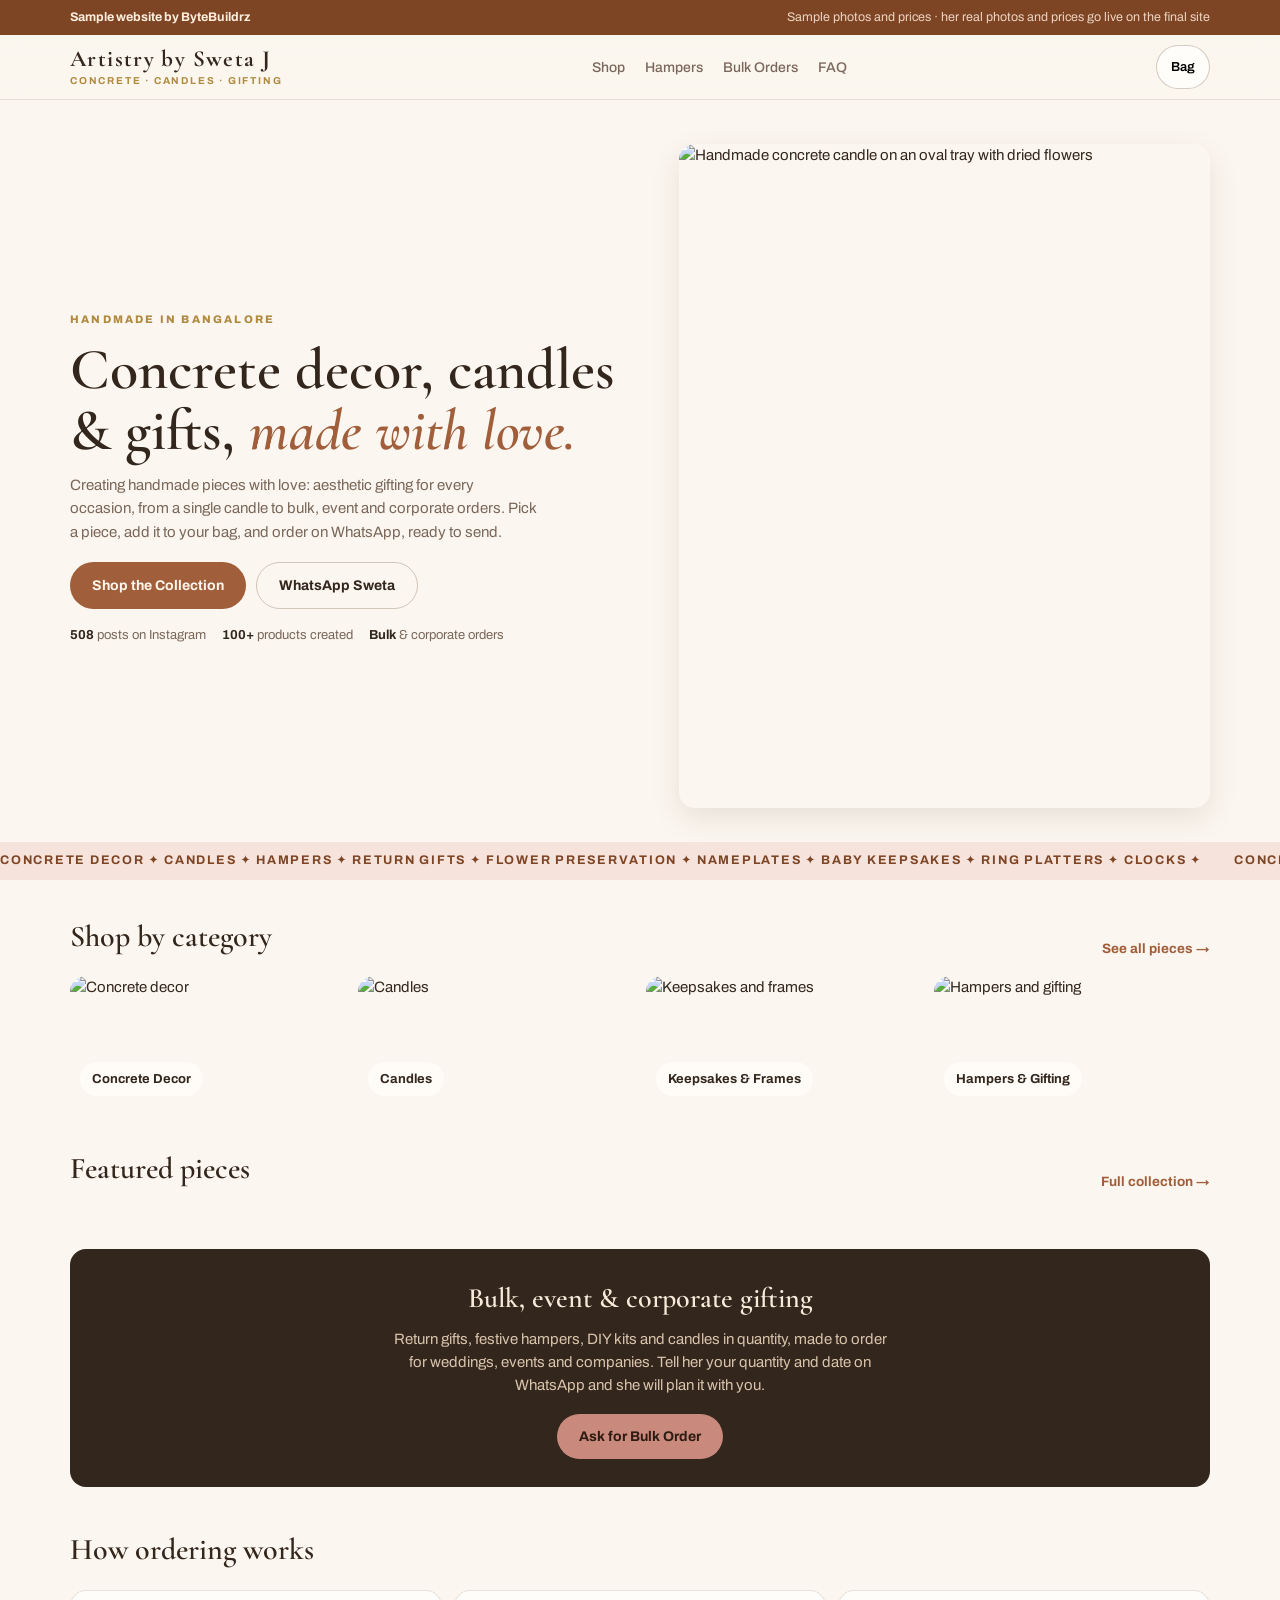
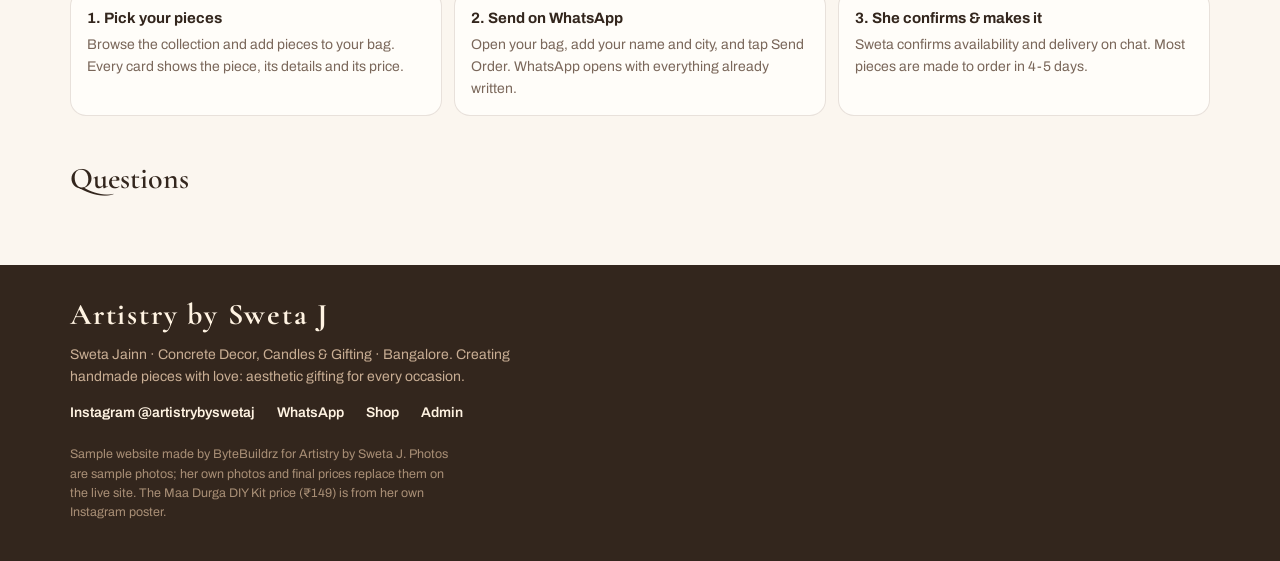
==== index.html @ f5a1c71d "Add files via upload" ====
<!doctype html>
<html lang="en"><head><meta charset="utf-8"><meta name="viewport" content="width=device-width,initial-scale=1,viewport-fit=cover">
<title>Artistry by Sweta J — Concrete Decor, Candles & Hampers | Bangalore</title>
<meta name="description" content="Handmade concrete decor, candles, keepsakes and gift hampers by Sweta J, Bangalore. Bulk, event and corporate orders on WhatsApp.">
<link rel="preconnect" href="https://fonts.googleapis.com"><link rel="preconnect" href="https://fonts.gstatic.com" crossorigin>
<link href="https://fonts.googleapis.com/css2?family=Cormorant+Garamond:ital,wght@0,500;0,600;0,700;1,500;1,600&family=Archivo:wght@400;500;600;700;800&display=swap" rel="stylesheet">
<link rel="stylesheet" href="style.css"><link rel="icon" href="data:,"></head>
<body>
<div class="sample-bar"><div class="wrap"><strong>Sample website by ByteBuildrz</strong><span>Sample photos and prices · her real photos and prices go live on the final site</span></div></div>
<header class="site"><div class="wrap header-in">
<a class="brand" href="index.html"><span class="brand-name">Artistry by Sweta J</span><span class="brand-sub">Concrete · Candles · Gifting</span></a>
<nav class="header-nav"><a href="shop.html">Shop</a><a href="shop.html?cat=hampers">Hampers</a><a href="#bulk">Bulk Orders</a><a href="#faq">FAQ</a></nav>
<div><button class="icon-btn" data-open-bag>Bag<span class="badge bag-count" hidden>0</span></button></div>
</div></header>

<div class="wrap hero"><div class="hero-grid">
<div><span class="eyebrow">Handmade in Bangalore</span>
<h1>Concrete decor, candles & gifts, <em>made with love.</em></h1>
<p>Creating handmade pieces with love: aesthetic gifting for every occasion, from a single candle to bulk, event and corporate orders. Pick a piece, add it to your bag, and order on WhatsApp, ready to send.</p>
<div class="hero-cta"><a class="btn" href="shop.html">Shop the Collection</a><a class="btn ghost" href="https://wa.me/message/2573WXVL3QJUO1" target="_blank" rel="noopener">WhatsApp Sweta</a></div>
<div class="hero-meta"><span><strong>508</strong> posts on Instagram</span><span><strong>100+</strong> products created</span><span><strong>Bulk</strong> & corporate orders</span></div>
</div>
<div class="hero-img"><img src="img/hero.jpg" alt="Handmade concrete candle on an oval tray with dried flowers"></div>
</div></div>

<div class="marquee"><span>Concrete Decor ✦ Candles ✦ Hampers ✦ Return Gifts ✦ Flower Preservation ✦ Nameplates ✦ Baby Keepsakes ✦ Ring Platters ✦ Clocks ✦&nbsp;</span><span>Concrete Decor ✦ Candles ✦ Hampers ✦ Return Gifts ✦ Flower Preservation ✦ Nameplates ✦ Baby Keepsakes ✦ Ring Platters ✦ Clocks ✦&nbsp;</span></div>

<section class="wrap"><div class="sec-head"><h2>Shop by category</h2><a href="shop.html">See all pieces →</a></div>
<div class="cats">
<a class="cat" href="shop.html?cat=decor"><img src="img/product-2.jpg" alt="Concrete decor"><b>Concrete Decor</b></a>
<a class="cat" href="shop.html?cat=candles"><img src="img/product-3.jpg" alt="Candles"><b>Candles</b></a>
<a class="cat" href="shop.html?cat=keepsakes"><img src="img/product-5.jpg" alt="Keepsakes and frames"><b>Keepsakes & Frames</b></a>
<a class="cat" href="shop.html?cat=hampers"><img src="img/product-9.jpg" alt="Hampers and gifting"><b>Hampers & Gifting</b></a>
</div></section>

<section class="wrap"><div class="sec-head"><h2>Featured pieces</h2><a href="shop.html">Full collection →</a></div>
<div class="grid" id="featured"></div></section>

<section class="wrap" id="bulk"><div class="banner">
<h3>Bulk, event & corporate gifting</h3>
<p>Return gifts, festive hampers, DIY kits and candles in quantity, made to order for weddings, events and companies. Tell her your quantity and date on WhatsApp and she will plan it with you.</p>
<a class="btn" href="https://wa.me/919244632644?text=Hi%20Sweta%2C%20I%20want%20to%20ask%20about%20a%20bulk%20%2F%20corporate%20order." target="_blank" rel="noopener">Ask for Bulk Order</a>
</div></section>

<section class="wrap"><div class="sec-head"><h2>How ordering works</h2></div>
<div class="steps">
<div class="step"><b>1. Pick your pieces</b><p>Browse the collection and add pieces to your bag. Every card shows the piece, its details and its price.</p></div>
<div class="step"><b>2. Send on WhatsApp</b><p>Open your bag, add your name and city, and tap Send Order. WhatsApp opens with everything already written.</p></div>
<div class="step"><b>3. She confirms & makes it</b><p>Sweta confirms availability and delivery on chat. Most pieces are made to order in 4-5 days.</p></div>
</div></section>

<section class="wrap faq" id="faq"><div class="sec-head"><h2>Questions</h2></div><div id="faq-list"></div></section>

<footer class="site"><div class="wrap">
<span class="brand-name">Artistry by Sweta J</span>
<p>Sweta Jainn · Concrete Decor, Candles & Gifting · Bangalore. Creating handmade pieces with love: aesthetic gifting for every occasion.</p>
<div class="foot-row"><a href="https://www.instagram.com/artistrybyswetaj/" target="_blank" rel="noopener">Instagram @artistrybyswetaj</a><a href="https://wa.me/message/2573WXVL3QJUO1" target="_blank" rel="noopener">WhatsApp</a><a href="shop.html">Shop</a><a href="admin.html">Admin</a></div>
<p class="copy">Sample website made by ByteBuildrz for Artistry by Sweta J. Photos are sample photos; her own photos and final prices replace them on the live site. The Maa Durga DIY Kit price (₹149) is from her own Instagram poster.</p>
</div></footer>

<button class="float-bag" hidden>🛍 <span>Bag</span></button>
<div class="drawer" aria-hidden="true"><div class="drawer-bg"></div><div class="drawer-panel">
<h3>Your Bag</h3><p style="color:var(--muted);margin:0 0 6px">Review, then send your order on WhatsApp.</p>
<div class="bag-items"></div>
<div class="field"><label for="cust-name">Your name</label><input id="cust-name" placeholder="e.g. Priya Sharma"></div>
<div class="field"><label for="cust-city">City</label><input id="cust-city" placeholder="e.g. Bangalore"></div>
<div class="total-row"><span>Total</span><span class="bag-total">₹0</span></div>
<button class="btn wa" style="width:100%" onclick="ARTsendOrder()">Send Order on WhatsApp</button>
<button class="btn ghost" style="width:100%;margin-top:8px" data-close-bag>Continue shopping</button>
</div></div>

<script src="store.js"></script><script src="app.js"></script>
<script>
var picks=(window.ART_SETTINGS.heroPicks||[1,3,5]);
var feat=picks.map(function(id){return ARTbyId(id);}).filter(Boolean);
var rest=ARTproducts().filter(function(p){return picks.indexOf(p.id)===-1;}).slice(0,6);
document.getElementById("featured").innerHTML=feat.concat(rest).map(ARTcard).join("");
document.getElementById("faq-list").innerHTML=(window.ART_SETTINGS.faqs||[]).map(function(f){return "<details><summary>"+f.q+"</summary><p>"+f.a+"</p></details>";}).join("");
ARTrenderBag();
</script>
</body></html>
---- style.css ----
:root{--bg:#FBF6EF;--panel:#F4EADF;--surface:#FFFDF9;--ink:#33261D;--muted:#7A675A;--faint:#A68F80;--line:rgba(90,60,35,.14);--line2:rgba(90,60,35,.26);--accent:#A15E3B;--accent-deep:#7E4525;--accent-ink:#FFF7EC;--rose:#C98A7D;--rose-soft:#F6E3DC;--gold:#B08A3E;--wa:#1FA855;--radius:10px;--radius-lg:16px;--pill:999px;--shadow:0 10px 30px rgba(60,35,15,.10);--ease:cubic-bezier(.2,.6,.2,1)}
*{box-sizing:border-box}html{scroll-behavior:smooth}body{margin:0;font-family:"Archivo",system-ui,-apple-system,sans-serif;background:var(--bg);color:var(--ink);line-height:1.55;font-size:15px;-webkit-font-smoothing:antialiased}
img{display:block;max-width:100%}a{color:inherit;text-decoration:none}button{font:inherit;cursor:pointer}input,select,textarea{font:inherit;color:var(--ink)}:focus-visible{outline:2px solid var(--accent);outline-offset:2px}
.wrap{width:min(1140px,100% - 32px);margin:0 auto}.sr{position:absolute;width:1px;height:1px;overflow:hidden;clip:rect(0 0 0 0);white-space:nowrap}
.btn,.icon-btn,.chip,.float-bag{min-height:44px}
.sample-bar{background:var(--accent-deep);color:#FFEEDD;font-size:12.5px;padding:8px 0}.sample-bar .wrap{display:flex;flex-wrap:wrap;gap:4px 10px;justify-content:space-between}.sample-bar span{opacity:.85}
header.site{position:sticky;top:0;z-index:40;background:rgba(251,246,239,.94);backdrop-filter:blur(10px);border-bottom:1px solid var(--line)}
.header-in{display:flex;align-items:center;justify-content:space-between;gap:12px;padding:10px 0}
.brand-name{display:block;font-family:"Cormorant Garamond",Georgia,serif;font-size:23px;font-weight:700;letter-spacing:.06em;line-height:1.05}
.brand-sub{display:block;font-size:10px;font-weight:700;letter-spacing:.18em;text-transform:uppercase;color:var(--gold);margin-top:2px}
.header-nav{display:none;gap:20px;font-size:14px;font-weight:500}.header-nav a{color:var(--muted);min-height:44px;display:inline-flex;align-items:center}.header-nav a:hover{color:var(--ink)}
.icon-btn{position:relative;display:inline-flex;align-items:center;gap:6px;background:var(--surface);border:1px solid var(--line2);border-radius:var(--pill);padding:8px 14px;font-weight:600;font-size:13px}.icon-btn .badge{position:absolute;top:-5px;right:-5px;background:var(--accent);color:var(--accent-ink);font-size:11px;font-weight:700;min-width:19px;height:19px;border-radius:999px;display:grid;place-items:center;padding:0 4px}.icon-btn .badge[hidden]{display:none}
.btn{display:inline-flex;align-items:center;justify-content:center;gap:8px;background:var(--accent);color:var(--accent-ink);border:0;border-radius:var(--pill);padding:12px 22px;font-weight:700;font-size:14px;transition:background .2s var(--ease)}.btn:hover{background:var(--accent-deep)}.btn.ghost{background:transparent;color:var(--ink);border:1px solid var(--line2)}.btn.wa{background:var(--wa);color:#fff}
.hero{padding:28px 0 8px}.hero-grid{display:grid;gap:22px}.eyebrow{font-size:11px;font-weight:800;letter-spacing:.2em;text-transform:uppercase;color:var(--gold)}
.hero h1{font-family:"Cormorant Garamond",Georgia,serif;font-size:42px;line-height:1.05;margin:10px 0 12px;font-weight:600}.hero h1 em{font-style:italic;color:var(--accent)}
.hero p{color:var(--muted);max-width:52ch;margin:0 0 18px}.hero-cta{display:flex;flex-wrap:wrap;gap:10px}.hero-meta{display:flex;gap:16px;flex-wrap:wrap;margin-top:16px;font-size:13px;color:var(--muted)}.hero-meta strong{color:var(--ink)}
.hero-img{border-radius:var(--radius-lg);overflow:hidden;box-shadow:var(--shadow)}.hero-img img{width:100%;height:100%;object-fit:cover;aspect-ratio:4/5}
.marquee{background:var(--rose-soft);color:var(--accent-deep);overflow:hidden;white-space:nowrap;padding:9px 0;font-size:12.5px;font-weight:700;letter-spacing:.14em;text-transform:uppercase;margin:26px 0 0}.marquee span{display:inline-block;padding-right:28px}
section{padding:34px 0 6px}.sec-head{display:flex;align-items:end;justify-content:space-between;gap:14px;margin-bottom:16px}.sec-head h2{font-family:"Cormorant Garamond",Georgia,serif;font-size:30px;margin:0;font-weight:600}.sec-head a{font-size:13.5px;font-weight:700;color:var(--accent);white-space:nowrap}
.cats{display:grid;grid-template-columns:1fr 1fr;gap:12px}.cat{position:relative;border-radius:var(--radius-lg);overflow:hidden;min-height:130px;display:flex;align-items:end}.cat img{position:absolute;inset:0;width:100%;height:100%;object-fit:cover}.cat b{position:relative;background:rgba(255,253,249,.92);margin:10px;padding:7px 12px;border-radius:var(--pill);font-size:13px}
.grid{display:grid;grid-template-columns:1fr 1fr;gap:14px}
.card{background:var(--surface);border:1px solid var(--line);border-radius:var(--radius-lg);overflow:hidden;display:flex;flex-direction:column}.card .ph{position:relative}.card .ph img{width:100%;aspect-ratio:1/1.08;object-fit:cover}.tag{position:absolute;top:10px;left:10px;background:rgba(255,253,249,.94);color:var(--accent-deep);font-size:11px;font-weight:800;letter-spacing:.06em;text-transform:uppercase;padding:5px 9px;border-radius:var(--pill)}
.card-body{padding:12px 13px 14px;display:flex;flex-direction:column;gap:5px;flex:1}.card-cat{font-size:11px;font-weight:700;letter-spacing:.14em;text-transform:uppercase;color:var(--gold)}.card-name{font-weight:700;font-size:15px;line-height:1.3}.card-price{font-weight:800}.card-price small{color:var(--faint);font-weight:600}.card-actions{margin-top:auto;display:flex;gap:8px;padding-top:8px}
.btn-add{flex:1;background:var(--ink);color:#FFF7EC;border:0;border-radius:var(--pill);padding:10px;font-weight:700;font-size:13px;min-height:44px}.btn-view{background:transparent;border:1px solid var(--line2);border-radius:var(--pill);padding:10px 14px;font-weight:700;font-size:13px;min-height:44px}
.banner{background:var(--ink);color:#F7EAD9;border-radius:var(--radius-lg);padding:28px 22px;text-align:center}.banner h3{font-family:"Cormorant Garamond",Georgia,serif;font-size:28px;font-weight:600;margin:0 0 8px}.banner p{color:#D9C4AC;margin:0 auto 16px;max-width:56ch}.banner .btn{background:var(--rose);color:#2E1B12}
.steps{display:grid;gap:12px}.step{background:var(--surface);border:1px solid var(--line);border-radius:var(--radius-lg);padding:16px}.step b{display:block;margin-bottom:4px}.step p{margin:0;color:var(--muted);font-size:14px}
.faq details{background:var(--surface);border:1px solid var(--line);border-radius:var(--radius);padding:13px 15px;margin-bottom:10px}.faq summary{font-weight:700;cursor:pointer;min-height:24px}.faq p{color:var(--muted);margin:8px 0 2px}
footer.site{margin-top:40px;background:var(--ink);color:#EADBC8;padding:34px 0 26px}footer .brand-name{color:#FFF3E2;font-size:30px}footer p{color:#C9AE94;font-size:14px;max-width:55ch}footer a{color:#FFF3E2;font-weight:600}.foot-row{display:flex;flex-wrap:wrap;gap:8px 22px;font-size:14px;margin-top:14px}.copy{margin-top:22px;font-size:12.5px;color:#A98F76}
.float-bag{position:fixed;right:16px;bottom:16px;z-index:50;background:var(--accent);color:var(--accent-ink);border:0;border-radius:var(--pill);padding:13px 20px;font-weight:800;box-shadow:var(--shadow);display:flex;gap:8px;align-items:center}.float-bag[hidden]{display:none}
.drawer{position:fixed;inset:0;z-index:60;display:none}.drawer.open{display:block}.drawer-bg{position:absolute;inset:0;background:rgba(40,25,12,.45)}.drawer-panel{position:absolute;right:0;top:0;bottom:0;width:min(430px,100%);background:var(--bg);padding:20px;overflow:auto}.drawer-panel h3{margin:0 0 4px;font-family:"Cormorant Garamond",serif;font-size:24px}.bag-item{display:flex;gap:10px;padding:11px 0;border-bottom:1px solid var(--line)}.bag-item img{width:56px;height:56px;object-fit:cover;border-radius:8px}.bag-item .n{font-weight:700;font-size:14px}.qty{display:flex;gap:8px;align-items:center}.qty button{width:32px;height:32px;border-radius:999px;border:1px solid var(--line2);background:var(--surface);font-weight:800}.field{margin:12px 0}.field label{display:block;font-size:13px;font-weight:700;margin-bottom:5px}.field input,.field textarea,.field select{width:100%;border:1px solid var(--line2);border-radius:var(--radius);padding:11px;background:var(--surface);min-height:44px}.total-row{display:flex;justify-content:space-between;font-weight:800;font-size:17px;padding:14px 0}
.filters{display:flex;gap:8px;flex-wrap:wrap;margin-bottom:16px}.chip{border:1px solid var(--line2);background:var(--surface);border-radius:var(--pill);padding:9px 15px;font-weight:600;font-size:13.5px}.chip.on{background:var(--ink);color:#FFF7EC;border-color:var(--ink)}
.search-row{display:flex;gap:10px;margin-bottom:14px}.search-row input{flex:1;border:1px solid var(--line2);border-radius:var(--pill);padding:11px 16px;background:var(--surface);min-height:44px}
.toast{position:fixed;left:50%;bottom:84px;transform:translateX(-50%) translateY(20px);background:var(--ink);color:#FFF3E2;padding:11px 18px;border-radius:var(--pill);font-weight:700;font-size:14px;opacity:0;pointer-events:none;transition:.25s var(--ease);z-index:70;white-space:nowrap}.toast.show{opacity:1;transform:translateX(-50%)}
.pd{display:grid;gap:20px}.pd img.main{width:100%;border-radius:var(--radius-lg);aspect-ratio:1/1.05;object-fit:cover}.pd h1{font-family:"Cormorant Garamond",serif;font-size:34px;line-height:1.1;margin:6px 0}.pd .price{font-size:22px;font-weight:800}.pd p.desc{color:var(--muted)}
@media(min-width:760px){.header-nav{display:flex}.hero{padding-top:44px}.hero-grid{grid-template-columns:1.05fr .95fr;align-items:center}.hero h1{font-size:58px}.cats{grid-template-columns:repeat(4,1fr)}.grid{grid-template-columns:repeat(3,1fr);gap:18px}.steps{grid-template-columns:repeat(3,1fr)}.pd{grid-template-columns:1fr 1fr;align-items:start}}
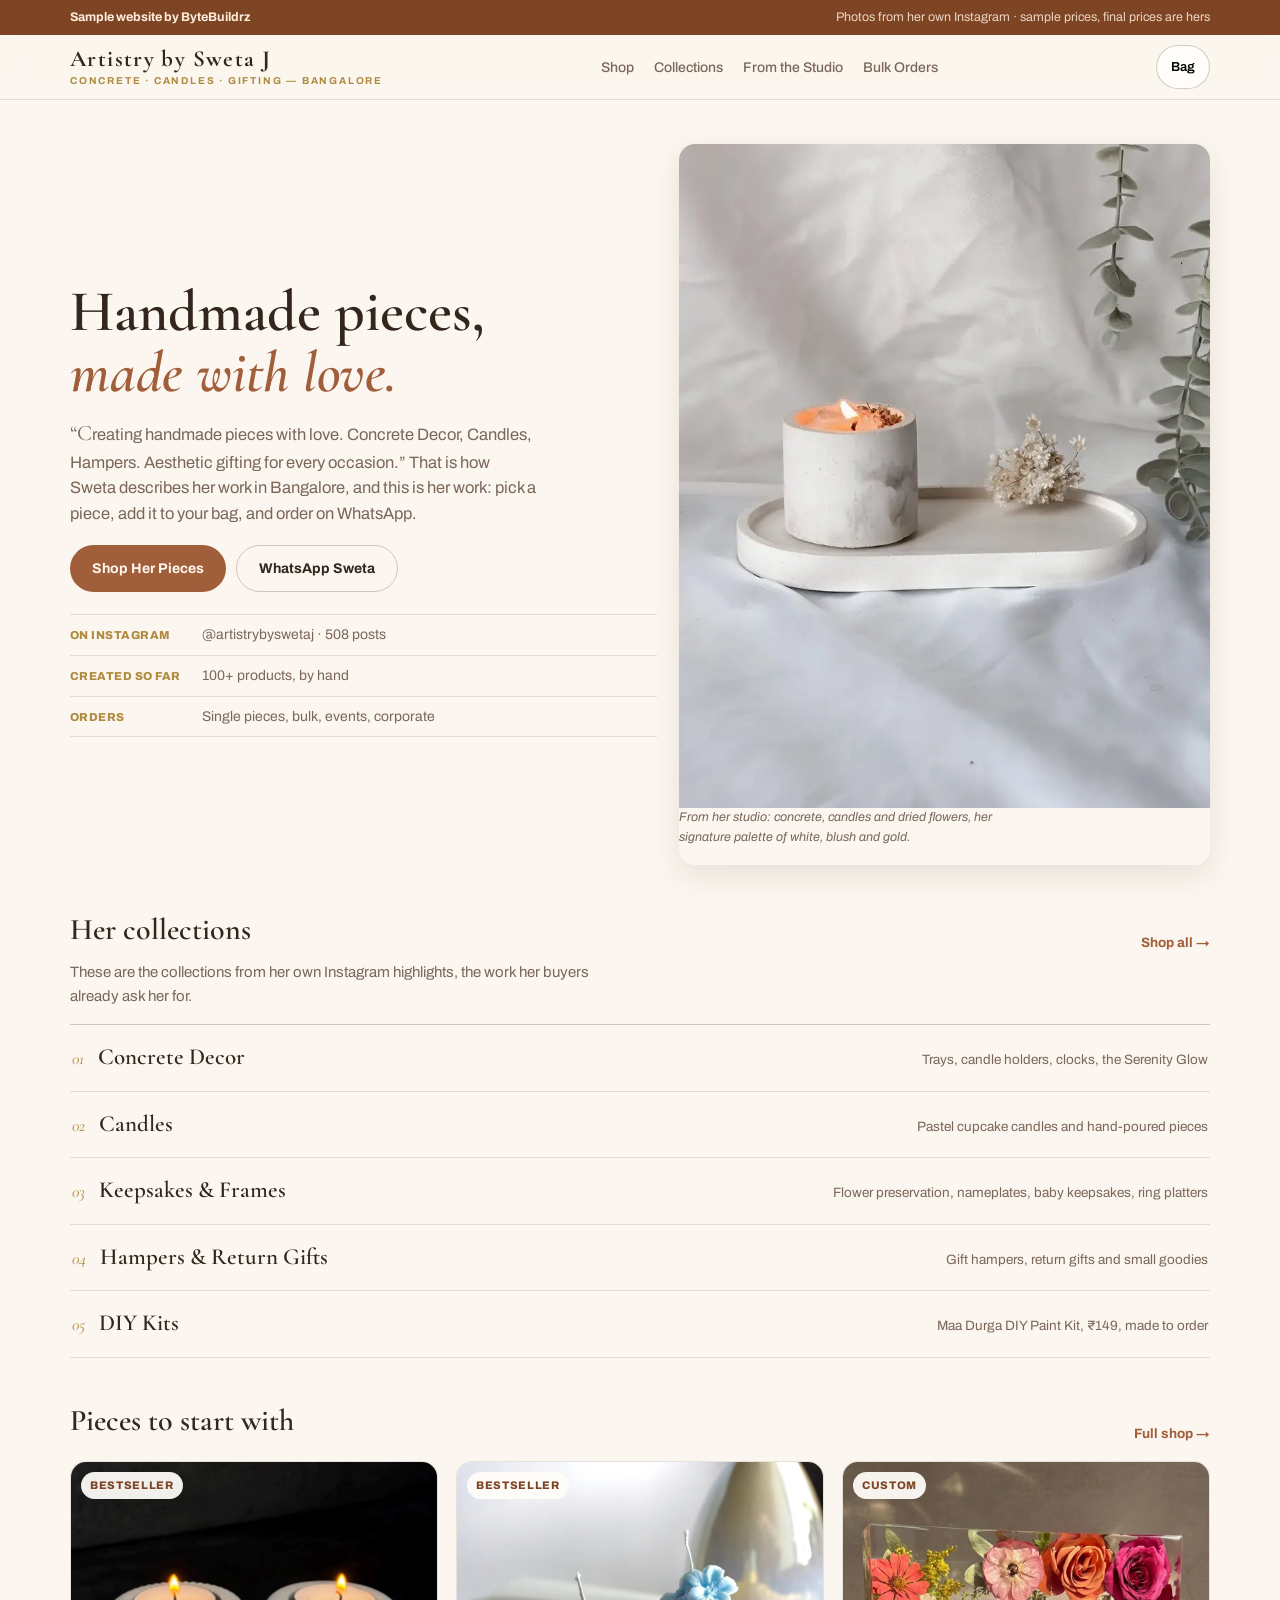
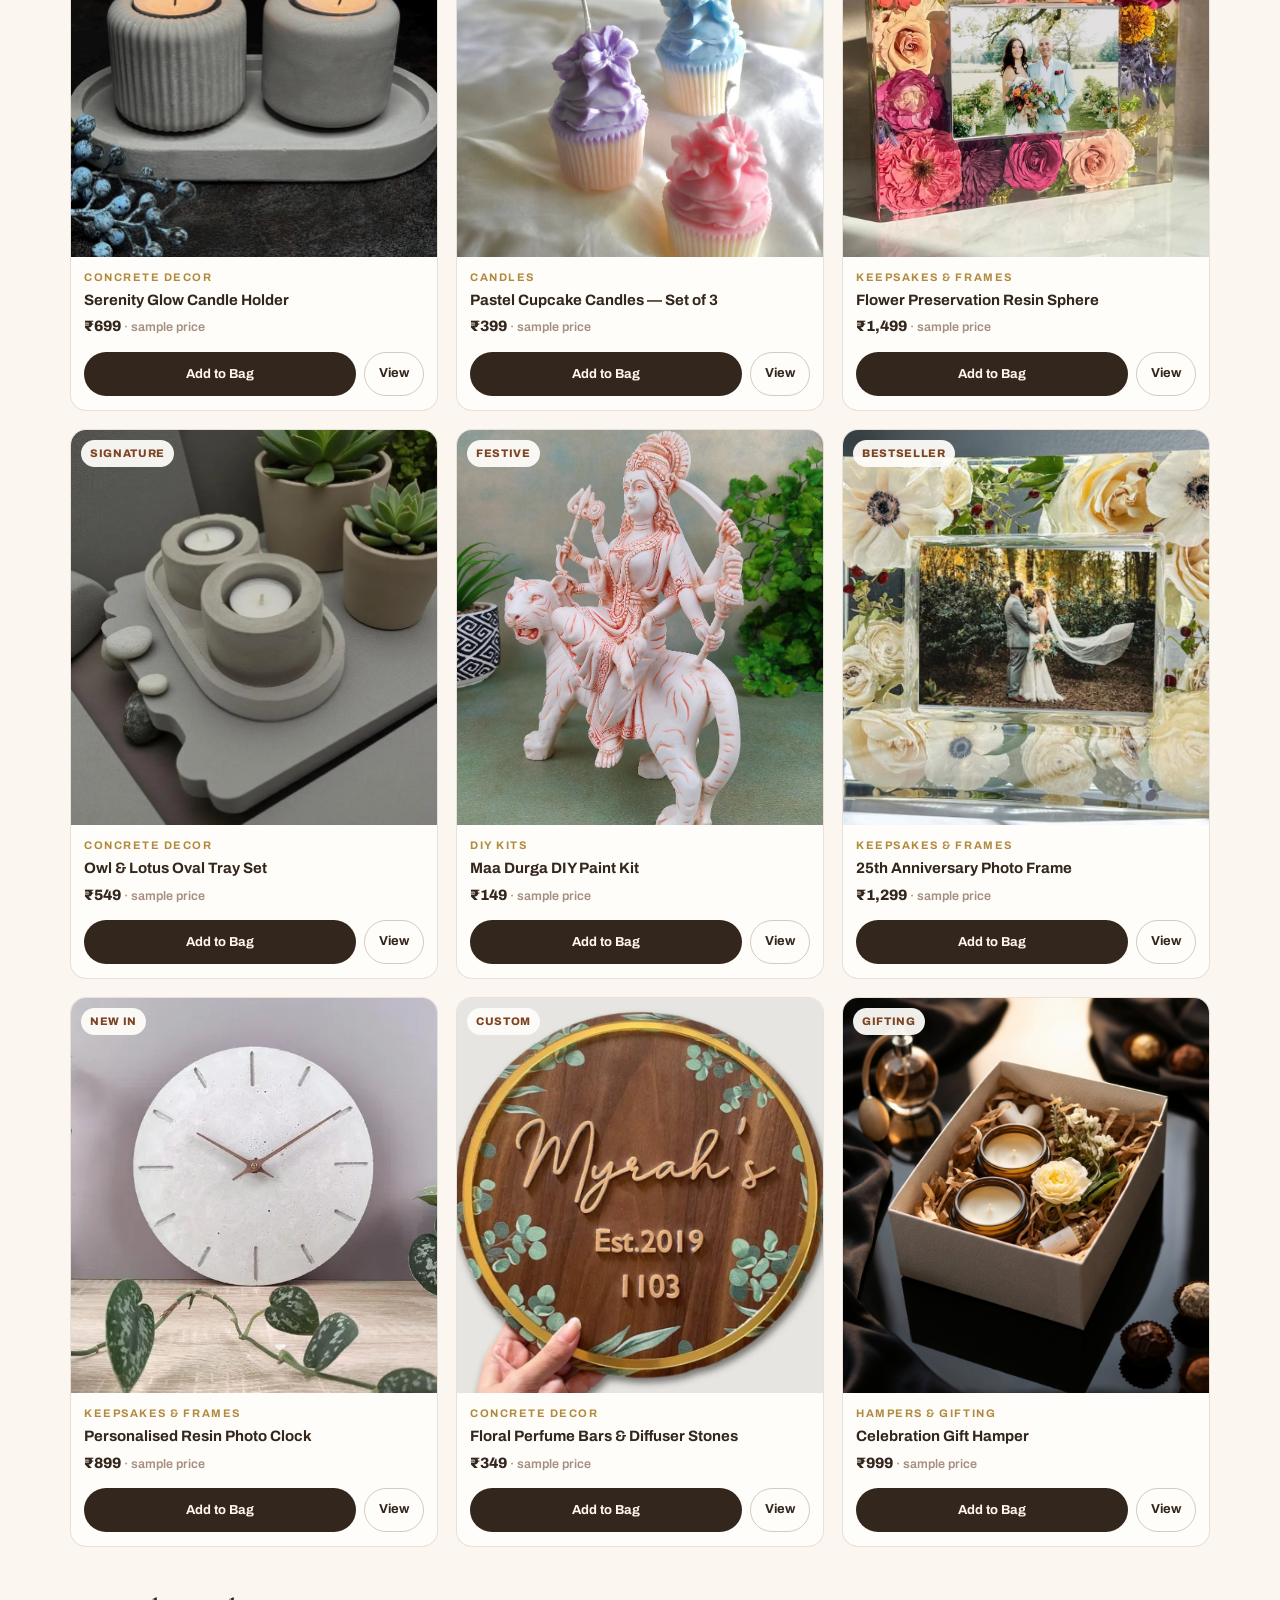
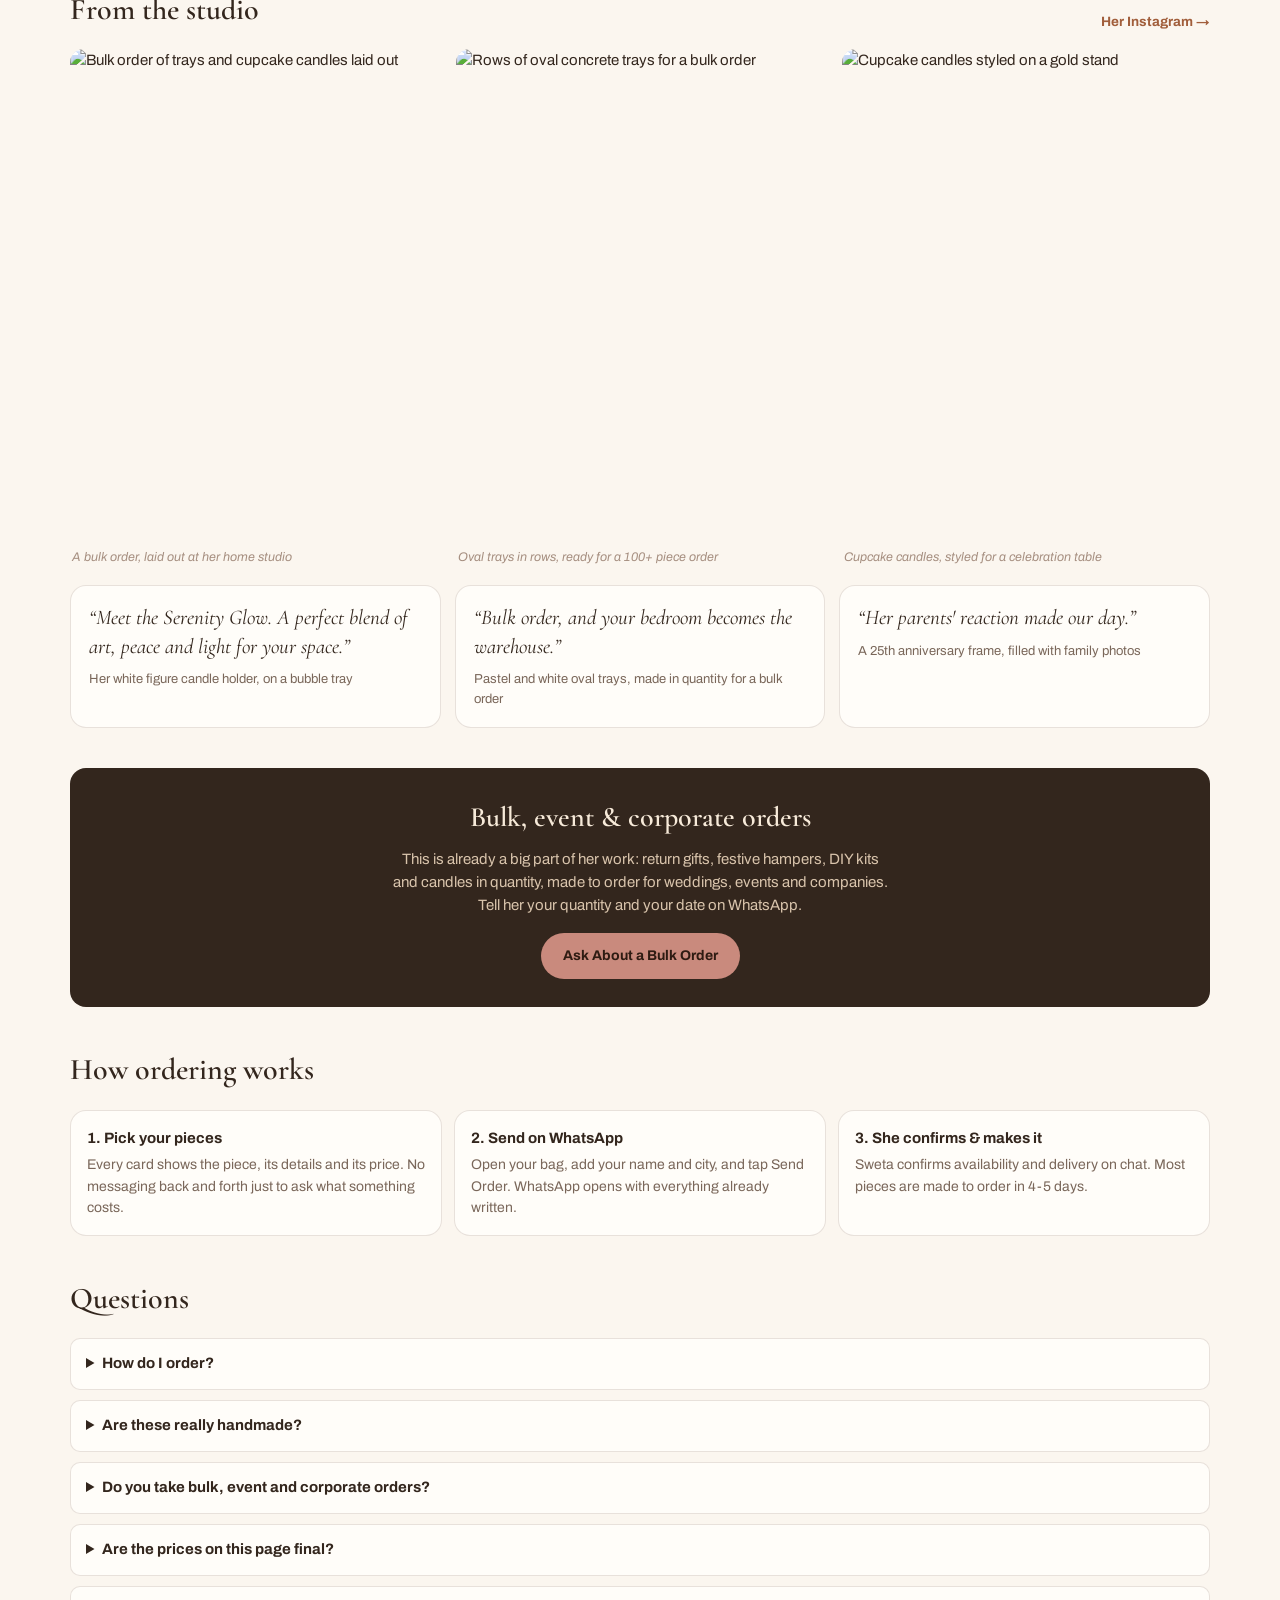
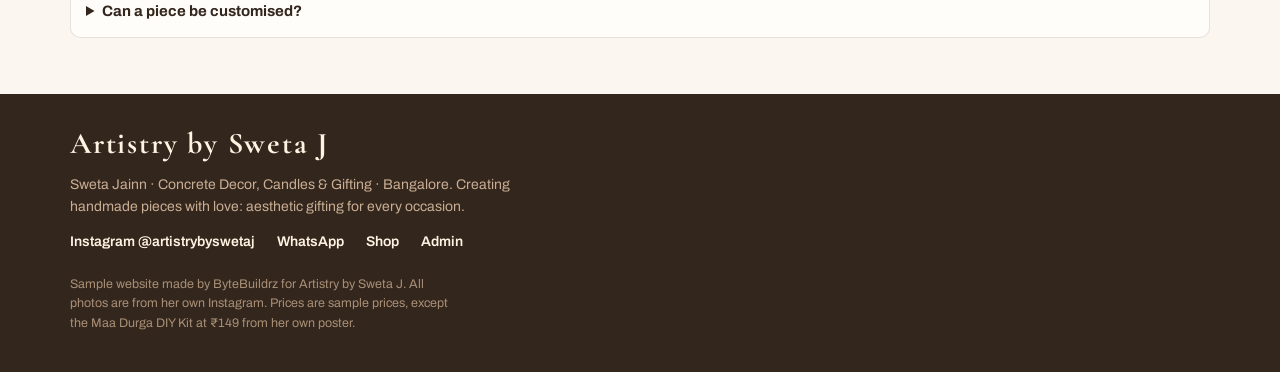
==== commit 9ad96b8c: "Add files via upload" ====
--- a/index.html
+++ b/index.html
@@ -1,50 +1,66 @@
 <!doctype html>
 <html lang="en"><head><meta charset="utf-8"><meta name="viewport" content="width=device-width,initial-scale=1,viewport-fit=cover">
-<title>Artistry by Sweta J — Concrete Decor, Candles & Hampers | Bangalore</title>
-<meta name="description" content="Handmade concrete decor, candles, keepsakes and gift hampers by Sweta J, Bangalore. Bulk, event and corporate orders on WhatsApp.">
+<title>Artistry by Sweta J — Concrete Decor, Candles & Gifting | Bangalore</title>
+<meta name="description" content="Handmade concrete decor, candles, keepsakes and gift hampers by Sweta Jainn, Bangalore. Bulk, event and corporate orders on WhatsApp.">
 <link rel="preconnect" href="https://fonts.googleapis.com"><link rel="preconnect" href="https://fonts.gstatic.com" crossorigin>
 <link href="https://fonts.googleapis.com/css2?family=Cormorant+Garamond:ital,wght@0,500;0,600;0,700;1,500;1,600&family=Archivo:wght@400;500;600;700;800&display=swap" rel="stylesheet">
 <link rel="stylesheet" href="style.css"><link rel="icon" href="data:,"></head>
 <body>
-<div class="sample-bar"><div class="wrap"><strong>Sample website by ByteBuildrz</strong><span>Sample photos and prices · her real photos and prices go live on the final site</span></div></div>
+<div class="sample-bar"><div class="wrap"><strong>Sample website by ByteBuildrz</strong><span>Photos from her own Instagram · sample prices, final prices are hers</span></div></div>
 <header class="site"><div class="wrap header-in">
-<a class="brand" href="index.html"><span class="brand-name">Artistry by Sweta J</span><span class="brand-sub">Concrete · Candles · Gifting</span></a>
-<nav class="header-nav"><a href="shop.html">Shop</a><a href="shop.html?cat=hampers">Hampers</a><a href="#bulk">Bulk Orders</a><a href="#faq">FAQ</a></nav>
+<a class="brand" href="index.html"><span class="brand-name">Artistry by Sweta J</span><span class="brand-sub">Concrete · Candles · Gifting — Bangalore</span></a>
+<nav class="header-nav"><a href="shop.html">Shop</a><a href="#collections">Collections</a><a href="#studio">From the Studio</a><a href="#bulk">Bulk Orders</a></nav>
 <div><button class="icon-btn" data-open-bag>Bag<span class="badge bag-count" hidden>0</span></button></div>
 </div></header>
 
 <div class="wrap hero"><div class="hero-grid">
-<div><span class="eyebrow">Handmade in Bangalore</span>
-<h1>Concrete decor, candles & gifts, <em>made with love.</em></h1>
-<p>Creating handmade pieces with love: aesthetic gifting for every occasion, from a single candle to bulk, event and corporate orders. Pick a piece, add it to your bag, and order on WhatsApp, ready to send.</p>
-<div class="hero-cta"><a class="btn" href="shop.html">Shop the Collection</a><a class="btn ghost" href="https://wa.me/message/2573WXVL3QJUO1" target="_blank" rel="noopener">WhatsApp Sweta</a></div>
-<div class="hero-meta"><span><strong>508</strong> posts on Instagram</span><span><strong>100+</strong> products created</span><span><strong>Bulk</strong> & corporate orders</span></div>
+<div>
+<h1>Handmade pieces,<br><em>made with love.</em></h1>
+<p class="lede">“Creating handmade pieces with love. Concrete Decor, Candles, Hampers. Aesthetic gifting for every occasion.” That is how Sweta describes her work in Bangalore, and this is her work: pick a piece, add it to your bag, and order on WhatsApp.</p>
+<div class="hero-cta"><a class="btn" href="shop.html">Shop Her Pieces</a><a class="btn ghost" href="https://wa.me/message/2573WXVL3QJUO1" target="_blank" rel="noopener">WhatsApp Sweta</a></div>
+<dl class="facts">
+<div><dt>On Instagram</dt><dd>@artistrybyswetaj · 508 posts</dd></div>
+<div><dt>Created so far</dt><dd>100+ products, by hand</dd></div>
+<div><dt>Orders</dt><dd>Single pieces, bulk, events, corporate</dd></div>
+</dl>
 </div>
-<div class="hero-img"><img src="img/hero.jpg" alt="Handmade concrete candle on an oval tray with dried flowers"></div>
+<div class="hero-img"><img src="img/hero.jpg" alt="Handmade concrete candle on an oval tray with dried flowers"><p class="cap">From her studio: concrete, candles and dried flowers, her signature palette of white, blush and gold.</p></div>
 </div></div>
 
-<div class="marquee"><span>Concrete Decor ✦ Candles ✦ Hampers ✦ Return Gifts ✦ Flower Preservation ✦ Nameplates ✦ Baby Keepsakes ✦ Ring Platters ✦ Clocks ✦&nbsp;</span><span>Concrete Decor ✦ Candles ✦ Hampers ✦ Return Gifts ✦ Flower Preservation ✦ Nameplates ✦ Baby Keepsakes ✦ Ring Platters ✦ Clocks ✦&nbsp;</span></div>
-
-<section class="wrap"><div class="sec-head"><h2>Shop by category</h2><a href="shop.html">See all pieces →</a></div>
-<div class="cats">
-<a class="cat" href="shop.html?cat=decor"><img src="img/product-2.jpg" alt="Concrete decor"><b>Concrete Decor</b></a>
-<a class="cat" href="shop.html?cat=candles"><img src="img/product-3.jpg" alt="Candles"><b>Candles</b></a>
-<a class="cat" href="shop.html?cat=keepsakes"><img src="img/product-5.jpg" alt="Keepsakes and frames"><b>Keepsakes & Frames</b></a>
-<a class="cat" href="shop.html?cat=hampers"><img src="img/product-9.jpg" alt="Hampers and gifting"><b>Hampers & Gifting</b></a>
+<section class="wrap" id="collections"><div class="sec-head"><h2>Her collections</h2><a href="shop.html">Shop all →</a></div>
+<p class="sec-sub">These are the collections from her own Instagram highlights, the work her buyers already ask her for.</p>
+<div class="index-list">
+<a href="shop.html?cat=decor"><span>01</span><b>Concrete Decor</b><i>Trays, candle holders, clocks, the Serenity Glow</i></a>
+<a href="shop.html?cat=candles"><span>02</span><b>Candles</b><i>Pastel cupcake candles and hand-poured pieces</i></a>
+<a href="shop.html?cat=keepsakes"><span>03</span><b>Keepsakes & Frames</b><i>Flower preservation, nameplates, baby keepsakes, ring platters</i></a>
+<a href="shop.html?cat=hampers"><span>04</span><b>Hampers & Return Gifts</b><i>Gift hampers, return gifts and small goodies</i></a>
+<a href="shop.html?cat=kits"><span>05</span><b>DIY Kits</b><i>Maa Durga DIY Paint Kit, ₹149, made to order</i></a>
 </div></section>
 
-<section class="wrap"><div class="sec-head"><h2>Featured pieces</h2><a href="shop.html">Full collection →</a></div>
+<section class="wrap"><div class="sec-head"><h2>Pieces to start with</h2><a href="shop.html">Full shop →</a></div>
 <div class="grid" id="featured"></div></section>
 
+<section class="wrap" id="studio"><div class="sec-head"><h2>From the studio</h2><a href="https://www.instagram.com/artistrybyswetaj/" target="_blank" rel="noopener">Her Instagram →</a></div>
+<div class="grid" style="margin-bottom:18px">
+<figure style="margin:0"><img src="img/studio-1.jpg" alt="Bulk order of trays and cupcake candles laid out" style="width:100%;aspect-ratio:3/4;object-fit:cover;border-radius:14px"><figcaption class="cap">A bulk order, laid out at her home studio</figcaption></figure>
+<figure style="margin:0"><img src="img/studio-2.jpg" alt="Rows of oval concrete trays for a bulk order" style="width:100%;aspect-ratio:3/4;object-fit:cover;border-radius:14px"><figcaption class="cap">Oval trays in rows, ready for a 100+ piece order</figcaption></figure>
+<figure style="margin:0"><img src="img/studio-3.jpg" alt="Cupcake candles styled on a gold stand" style="width:100%;aspect-ratio:3/4;object-fit:cover;border-radius:14px"><figcaption class="cap">Cupcake candles, styled for a celebration table</figcaption></figure>
+</div>
+<div class="notes">
+<figure><blockquote>“Meet the Serenity Glow. A perfect blend of art, peace and light for your space.”</blockquote><figcaption>Her white figure candle holder, on a bubble tray</figcaption></figure>
+<figure><blockquote>“Bulk order, and your bedroom becomes the warehouse.”</blockquote><figcaption>Pastel and white oval trays, made in quantity for a bulk order</figcaption></figure>
+<figure><blockquote>“Her parents' reaction made our day.”</blockquote><figcaption>A 25th anniversary frame, filled with family photos</figcaption></figure>
+</div></section>
+
 <section class="wrap" id="bulk"><div class="banner">
-<h3>Bulk, event & corporate gifting</h3>
-<p>Return gifts, festive hampers, DIY kits and candles in quantity, made to order for weddings, events and companies. Tell her your quantity and date on WhatsApp and she will plan it with you.</p>
-<a class="btn" href="https://wa.me/919244632644?text=Hi%20Sweta%2C%20I%20want%20to%20ask%20about%20a%20bulk%20%2F%20corporate%20order." target="_blank" rel="noopener">Ask for Bulk Order</a>
+<h3>Bulk, event & corporate orders</h3>
+<p>This is already a big part of her work: return gifts, festive hampers, DIY kits and candles in quantity, made to order for weddings, events and companies. Tell her your quantity and your date on WhatsApp.</p>
+<a class="btn" href="https://wa.me/919244632644?text=Hi%20Sweta%2C%20I%20want%20to%20ask%20about%20a%20bulk%20%2F%20corporate%20order." target="_blank" rel="noopener">Ask About a Bulk Order</a>
 </div></section>
 
 <section class="wrap"><div class="sec-head"><h2>How ordering works</h2></div>
 <div class="steps">
-<div class="step"><b>1. Pick your pieces</b><p>Browse the collection and add pieces to your bag. Every card shows the piece, its details and its price.</p></div>
+<div class="step"><b>1. Pick your pieces</b><p>Every card shows the piece, its details and its price. No messaging back and forth just to ask what something costs.</p></div>
 <div class="step"><b>2. Send on WhatsApp</b><p>Open your bag, add your name and city, and tap Send Order. WhatsApp opens with everything already written.</p></div>
 <div class="step"><b>3. She confirms & makes it</b><p>Sweta confirms availability and delivery on chat. Most pieces are made to order in 4-5 days.</p></div>
 </div></section>
@@ -55,10 +71,10 @@
 <span class="brand-name">Artistry by Sweta J</span>
 <p>Sweta Jainn · Concrete Decor, Candles & Gifting · Bangalore. Creating handmade pieces with love: aesthetic gifting for every occasion.</p>
 <div class="foot-row"><a href="https://www.instagram.com/artistrybyswetaj/" target="_blank" rel="noopener">Instagram @artistrybyswetaj</a><a href="https://wa.me/message/2573WXVL3QJUO1" target="_blank" rel="noopener">WhatsApp</a><a href="shop.html">Shop</a><a href="admin.html">Admin</a></div>
-<p class="copy">Sample website made by ByteBuildrz for Artistry by Sweta J. Photos are sample photos; her own photos and final prices replace them on the live site. The Maa Durga DIY Kit price (₹149) is from her own Instagram poster.</p>
+<p class="copy">Sample website made by ByteBuildrz for Artistry by Sweta J. All photos are from her own Instagram. Prices are sample prices, except the Maa Durga DIY Kit at ₹149 from her own poster.</p>
 </div></footer>
 
-<button class="float-bag" hidden>🛍 <span>Bag</span></button>
+<button class="float-bag" hidden><span>Bag</span></button>
 <div class="drawer" aria-hidden="true"><div class="drawer-bg"></div><div class="drawer-panel">
 <h3>Your Bag</h3><p style="color:var(--muted);margin:0 0 6px">Review, then send your order on WhatsApp.</p>
 <div class="bag-items"></div>
--- a/style.css
+++ b/style.css
@@ -27,6 +27,13 @@
 .faq details{background:var(--surface);border:1px solid var(--line);border-radius:var(--radius);padding:13px 15px;margin-bottom:10px}.faq summary{font-weight:700;cursor:pointer;min-height:24px}.faq p{color:var(--muted);margin:8px 0 2px}
 footer.site{margin-top:40px;background:var(--ink);color:#EADBC8;padding:34px 0 26px}footer .brand-name{color:#FFF3E2;font-size:30px}footer p{color:#C9AE94;font-size:14px;max-width:55ch}footer a{color:#FFF3E2;font-weight:600}.foot-row{display:flex;flex-wrap:wrap;gap:8px 22px;font-size:14px;margin-top:14px}.copy{margin-top:22px;font-size:12.5px;color:#A98F76}
 .float-bag{position:fixed;right:16px;bottom:16px;z-index:50;background:var(--accent);color:var(--accent-ink);border:0;border-radius:var(--pill);padding:13px 20px;font-weight:800;box-shadow:var(--shadow);display:flex;gap:8px;align-items:center}.float-bag[hidden]{display:none}
+.lede{font-size:16.5px;color:var(--ink-light,#3D2C1E);max-width:54ch}.lede::first-letter{font-family:"Cormorant Garamond",serif;font-size:22px}
+.facts{margin:22px 0 0;border-top:1px solid var(--line)}.facts div{display:flex;gap:14px;padding:9px 0;border-bottom:1px solid var(--line);font-size:14px}.facts dt{flex:0 0 118px;font-weight:800;letter-spacing:.04em;text-transform:uppercase;font-size:11.5px;color:var(--gold);padding-top:3px}.facts dd{margin:0;color:var(--muted)}
+.cap{font-size:12.5px;color:var(--faint);margin:8px 2px 0;font-style:italic}
+.sec-sub{color:var(--muted);margin:-8px 0 16px;max-width:60ch}
+.index-list{border-top:1px solid var(--line2)}.index-list a{display:flex;align-items:baseline;gap:14px;padding:15px 2px;border-bottom:1px solid var(--line);flex-wrap:wrap}.index-list a:hover b{color:var(--accent)}.index-list span{font-family:"Cormorant Garamond",serif;font-style:italic;color:var(--gold);font-size:17px}.index-list b{font-family:"Cormorant Garamond",serif;font-size:23px;font-weight:600}.index-list i{font-style:normal;color:var(--muted);font-size:13.5px;margin-left:auto;text-align:right}
+.notes{display:grid;gap:14px}.notes figure{margin:0;background:var(--surface);border:1px solid var(--line);border-radius:var(--radius-lg);padding:18px}.notes blockquote{margin:0;font-family:"Cormorant Garamond",serif;font-size:21px;font-style:italic;line-height:1.35}.notes figcaption{color:var(--muted);font-size:13px;margin-top:8px}
+@media(min-width:760px){.notes{grid-template-columns:repeat(3,1fr)}}
 .drawer{position:fixed;inset:0;z-index:60;display:none}.drawer.open{display:block}.drawer-bg{position:absolute;inset:0;background:rgba(40,25,12,.45)}.drawer-panel{position:absolute;right:0;top:0;bottom:0;width:min(430px,100%);background:var(--bg);padding:20px;overflow:auto}.drawer-panel h3{margin:0 0 4px;font-family:"Cormorant Garamond",serif;font-size:24px}.bag-item{display:flex;gap:10px;padding:11px 0;border-bottom:1px solid var(--line)}.bag-item img{width:56px;height:56px;object-fit:cover;border-radius:8px}.bag-item .n{font-weight:700;font-size:14px}.qty{display:flex;gap:8px;align-items:center}.qty button{width:32px;height:32px;border-radius:999px;border:1px solid var(--line2);background:var(--surface);font-weight:800}.field{margin:12px 0}.field label{display:block;font-size:13px;font-weight:700;margin-bottom:5px}.field input,.field textarea,.field select{width:100%;border:1px solid var(--line2);border-radius:var(--radius);padding:11px;background:var(--surface);min-height:44px}.total-row{display:flex;justify-content:space-between;font-weight:800;font-size:17px;padding:14px 0}
 .filters{display:flex;gap:8px;flex-wrap:wrap;margin-bottom:16px}.chip{border:1px solid var(--line2);background:var(--surface);border-radius:var(--pill);padding:9px 15px;font-weight:600;font-size:13.5px}.chip.on{background:var(--ink);color:#FFF7EC;border-color:var(--ink)}
 .search-row{display:flex;gap:10px;margin-bottom:14px}.search-row input{flex:1;border:1px solid var(--line2);border-radius:var(--pill);padding:11px 16px;background:var(--surface);min-height:44px}
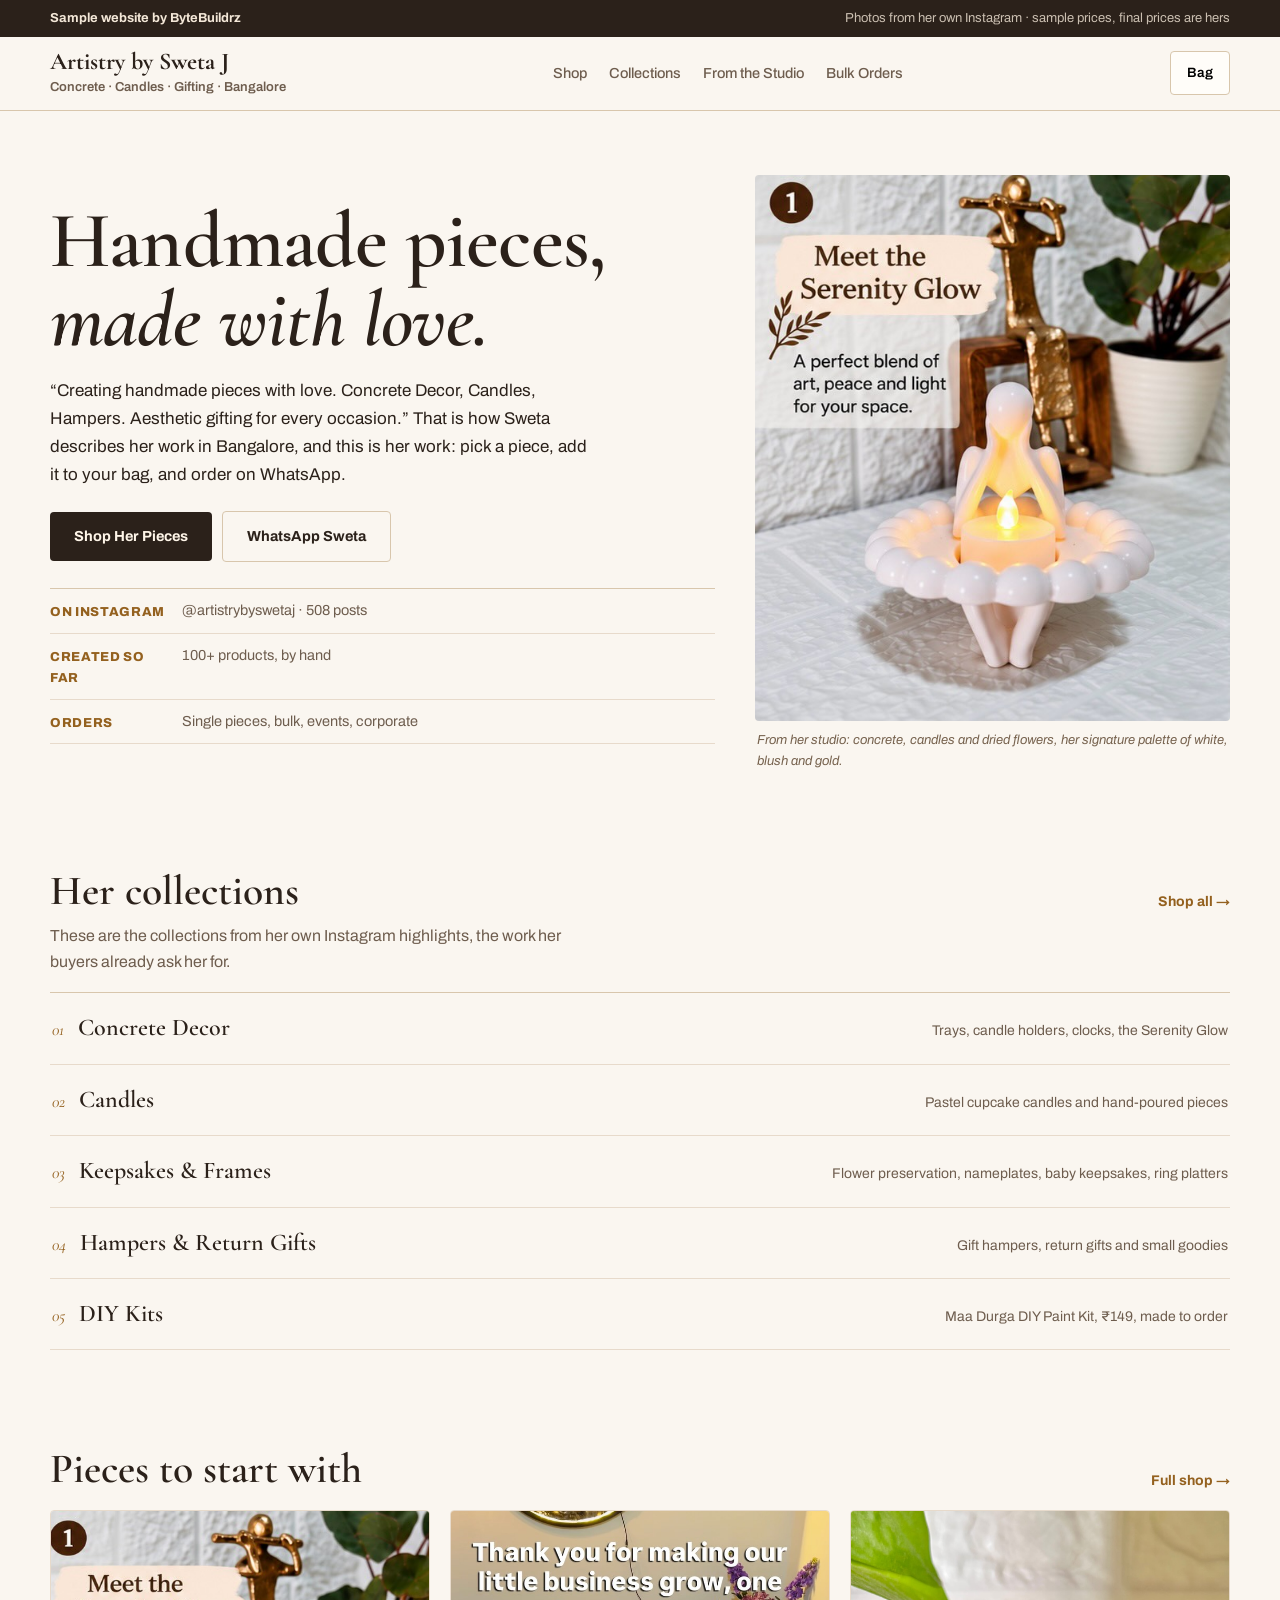
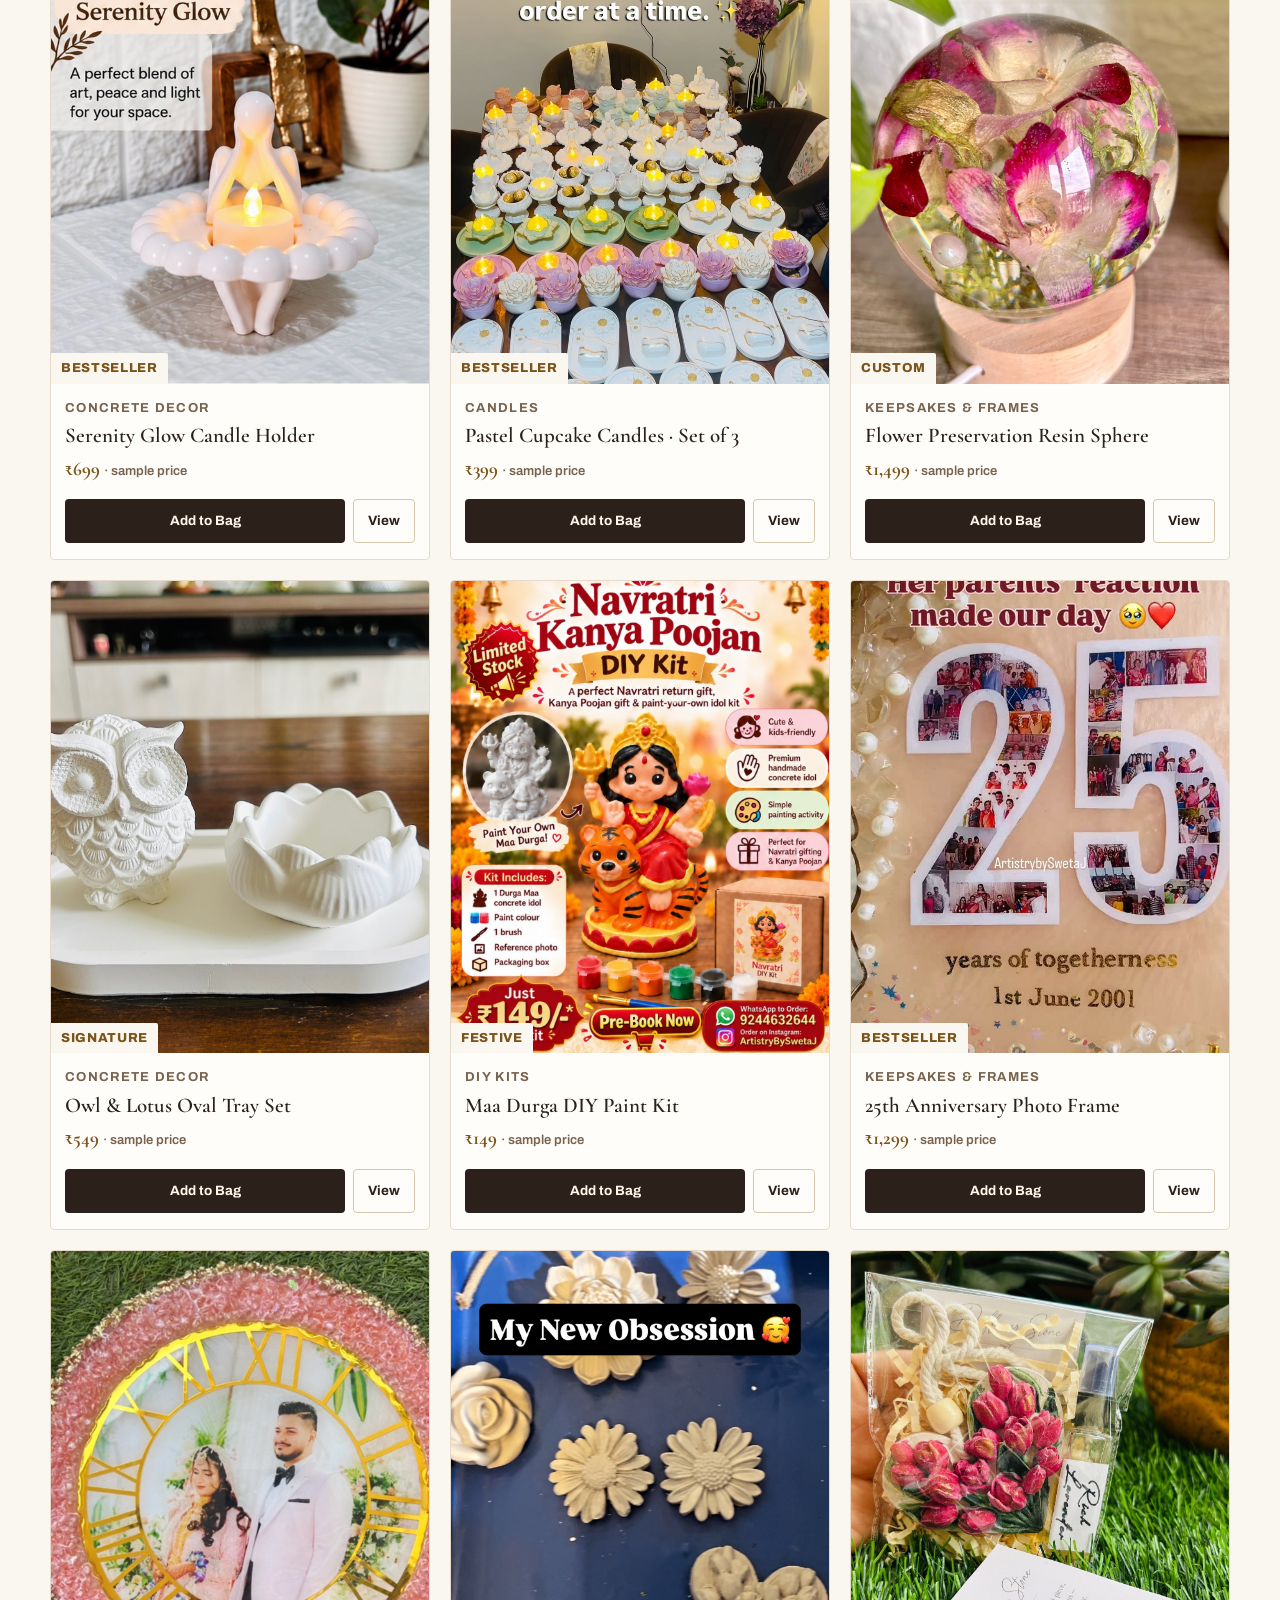
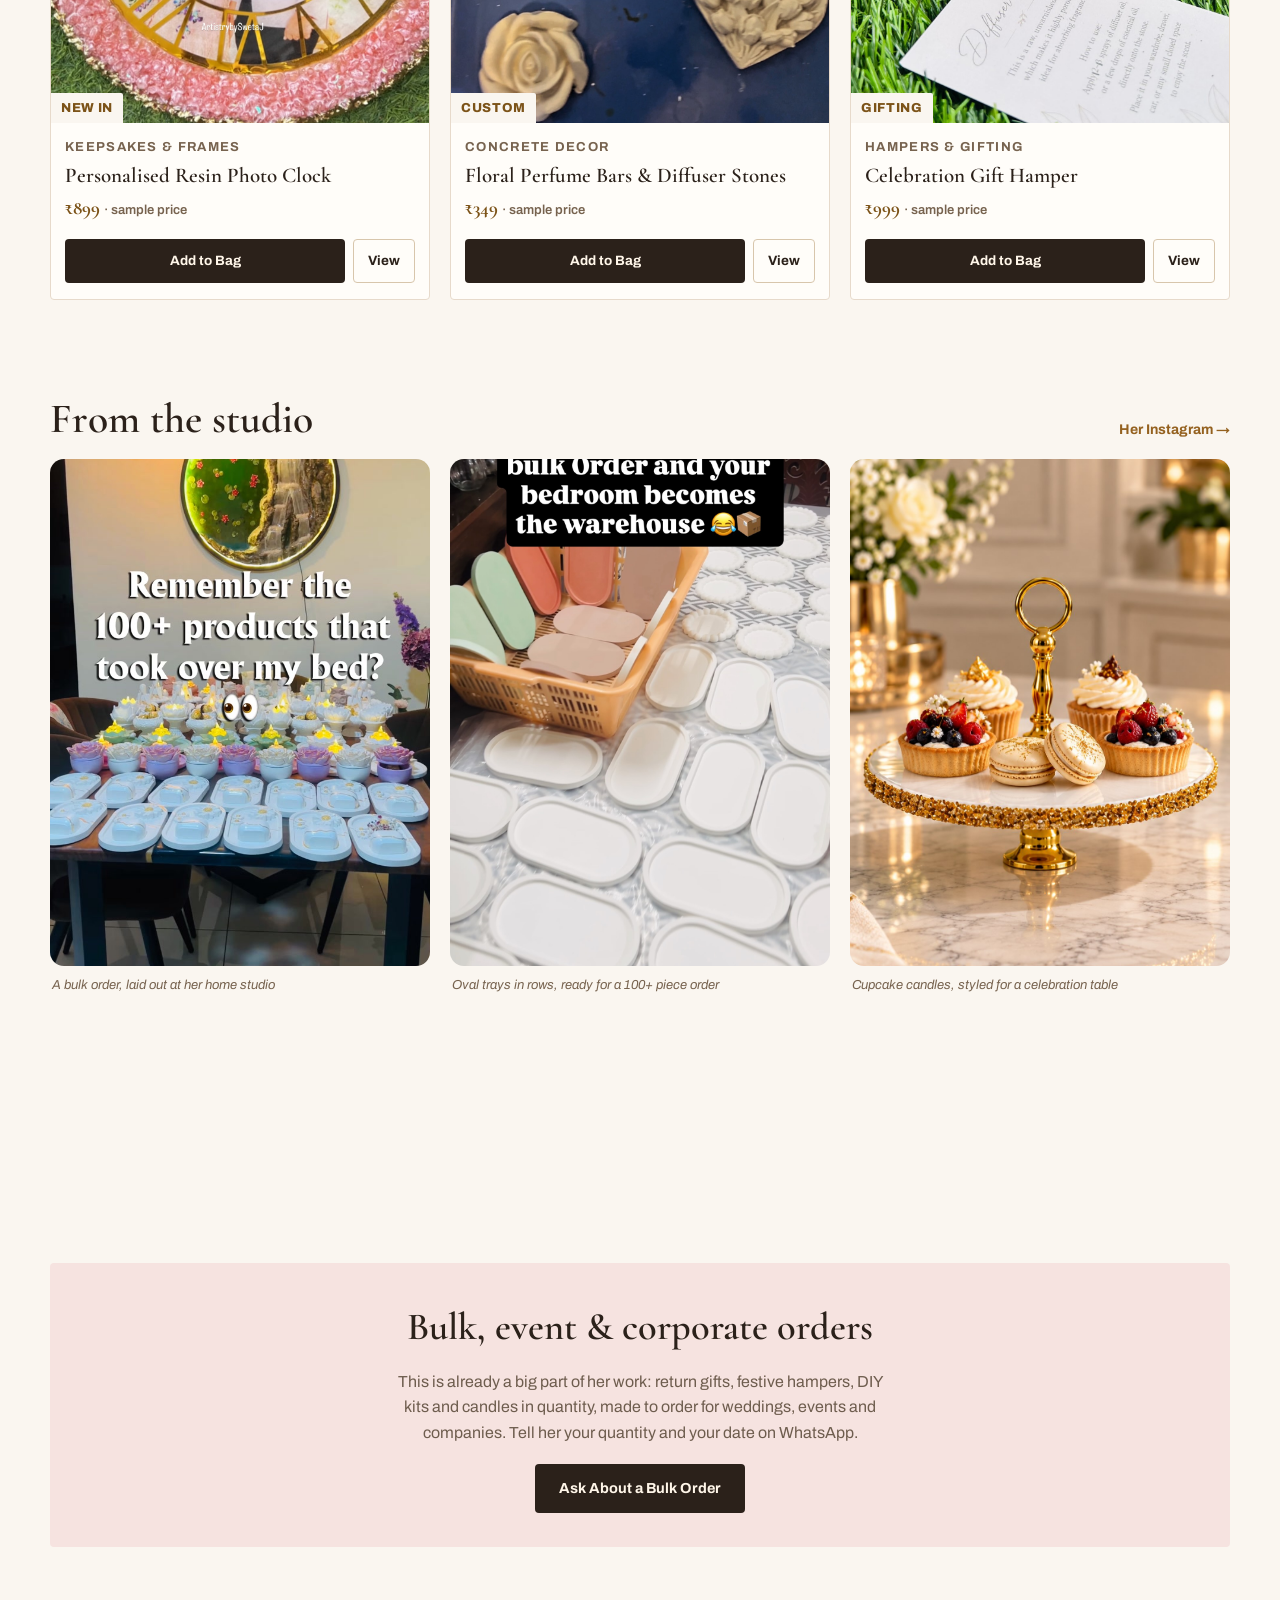
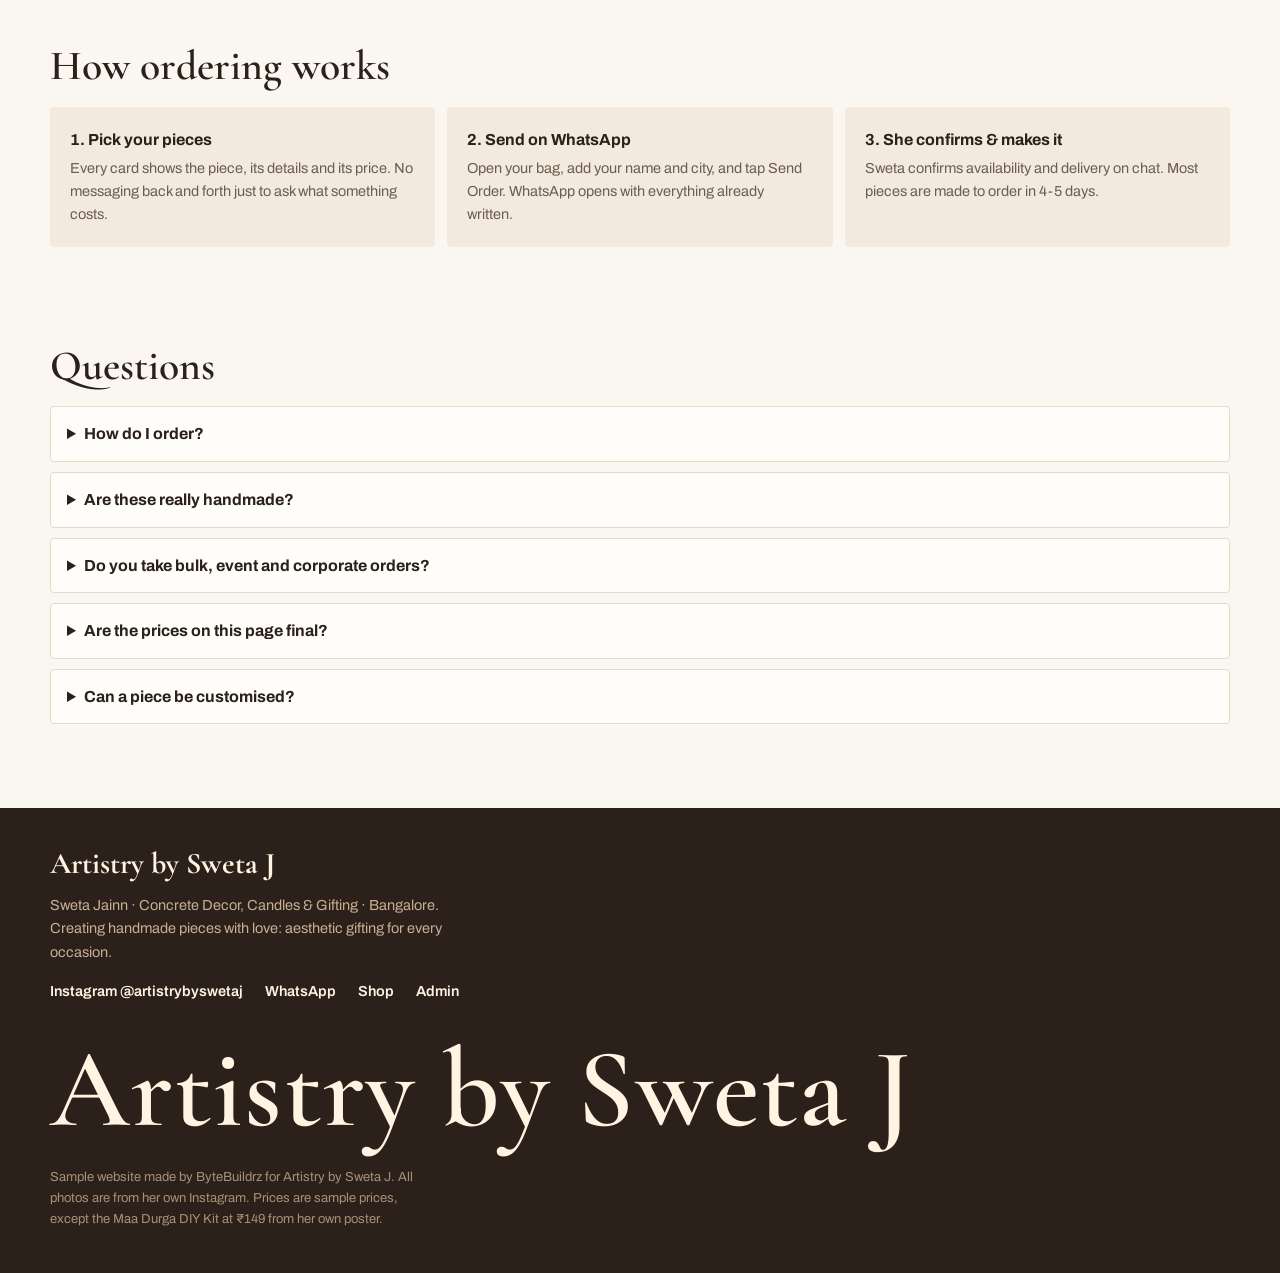
==== commit ad2a6a54: "Add files via upload" ====
--- a/index.html
+++ b/index.html
@@ -1,6 +1,6 @@
 <!doctype html>
 <html lang="en"><head><meta charset="utf-8"><meta name="viewport" content="width=device-width,initial-scale=1,viewport-fit=cover">
-<title>Artistry by Sweta J — Concrete Decor, Candles & Gifting | Bangalore</title>
+<title>Artistry by Sweta J · Concrete Decor, Candles & Gifting | Bangalore</title>
 <meta name="description" content="Handmade concrete decor, candles, keepsakes and gift hampers by Sweta Jainn, Bangalore. Bulk, event and corporate orders on WhatsApp.">
 <link rel="preconnect" href="https://fonts.googleapis.com"><link rel="preconnect" href="https://fonts.gstatic.com" crossorigin>
 <link href="https://fonts.googleapis.com/css2?family=Cormorant+Garamond:ital,wght@0,500;0,600;0,700;1,500;1,600&family=Archivo:wght@400;500;600;700;800&display=swap" rel="stylesheet">
@@ -8,7 +8,7 @@
 <body>
 <div class="sample-bar"><div class="wrap"><strong>Sample website by ByteBuildrz</strong><span>Photos from her own Instagram · sample prices, final prices are hers</span></div></div>
 <header class="site"><div class="wrap header-in">
-<a class="brand" href="index.html"><span class="brand-name">Artistry by Sweta J</span><span class="brand-sub">Concrete · Candles · Gifting — Bangalore</span></a>
+<a class="brand" href="index.html"><span class="brand-name">Artistry by Sweta J</span><span class="brand-sub">Concrete · Candles · Gifting · Bangalore</span></a>
 <nav class="header-nav"><a href="shop.html">Shop</a><a href="#collections">Collections</a><a href="#studio">From the Studio</a><a href="#bulk">Bulk Orders</a></nav>
 <div><button class="icon-btn" data-open-bag>Bag<span class="badge bag-count" hidden>0</span></button></div>
 </div></header>
@@ -30,11 +30,11 @@
 <section class="wrap" id="collections"><div class="sec-head"><h2>Her collections</h2><a href="shop.html">Shop all →</a></div>
 <p class="sec-sub">These are the collections from her own Instagram highlights, the work her buyers already ask her for.</p>
 <div class="index-list">
-<a href="shop.html?cat=decor"><span>01</span><b>Concrete Decor</b><i>Trays, candle holders, clocks, the Serenity Glow</i></a>
-<a href="shop.html?cat=candles"><span>02</span><b>Candles</b><i>Pastel cupcake candles and hand-poured pieces</i></a>
-<a href="shop.html?cat=keepsakes"><span>03</span><b>Keepsakes & Frames</b><i>Flower preservation, nameplates, baby keepsakes, ring platters</i></a>
-<a href="shop.html?cat=hampers"><span>04</span><b>Hampers & Return Gifts</b><i>Gift hampers, return gifts and small goodies</i></a>
-<a href="shop.html?cat=kits"><span>05</span><b>DIY Kits</b><i>Maa Durga DIY Paint Kit, ₹149, made to order</i></a>
+<a href="shop.html?cat=decor"><span>01</span><b>Concrete Decor</b><i>Trays, candle holders, clocks, the Serenity Glow</i></a> <!-- taste-skill-ignore: editorial indexed sections are the chosen direction -->
+<a href="shop.html?cat=candles"><span>02</span><b>Candles</b><i>Pastel cupcake candles and hand-poured pieces</i></a> <!-- taste-skill-ignore: editorial indexed sections are the chosen direction -->
+<a href="shop.html?cat=keepsakes"><span>03</span><b>Keepsakes & Frames</b><i>Flower preservation, nameplates, baby keepsakes, ring platters</i></a> <!-- taste-skill-ignore: editorial indexed sections are the chosen direction -->
+<a href="shop.html?cat=hampers"><span>04</span><b>Hampers & Return Gifts</b><i>Gift hampers, return gifts and small goodies</i></a> <!-- taste-skill-ignore: editorial indexed sections are the chosen direction -->
+<a href="shop.html?cat=kits"><span>05</span><b>DIY Kits</b><i>Maa Durga DIY Paint Kit, ₹149, made to order</i></a> <!-- taste-skill-ignore: editorial indexed sections are the chosen direction -->
 </div></section>
 
 <section class="wrap"><div class="sec-head"><h2>Pieces to start with</h2><a href="shop.html">Full shop →</a></div>
@@ -71,6 +71,7 @@
 <span class="brand-name">Artistry by Sweta J</span>
 <p>Sweta Jainn · Concrete Decor, Candles & Gifting · Bangalore. Creating handmade pieces with love: aesthetic gifting for every occasion.</p>
 <div class="foot-row"><a href="https://www.instagram.com/artistrybyswetaj/" target="_blank" rel="noopener">Instagram @artistrybyswetaj</a><a href="https://wa.me/message/2573WXVL3QJUO1" target="_blank" rel="noopener">WhatsApp</a><a href="shop.html">Shop</a><a href="admin.html">Admin</a></div>
+<div class="foot-word">Artistry by Sweta J</div>
 <p class="copy">Sample website made by ByteBuildrz for Artistry by Sweta J. All photos are from her own Instagram. Prices are sample prices, except the Maa Durga DIY Kit at ₹149 from her own poster.</p>
 </div></footer>
 
--- a/style.css
+++ b/style.css
@@ -1,42 +1,45 @@
-:root{--bg:#FBF6EF;--panel:#F4EADF;--surface:#FFFDF9;--ink:#33261D;--muted:#7A675A;--faint:#A68F80;--line:rgba(90,60,35,.14);--line2:rgba(90,60,35,.26);--accent:#A15E3B;--accent-deep:#7E4525;--accent-ink:#FFF7EC;--rose:#C98A7D;--rose-soft:#F6E3DC;--gold:#B08A3E;--wa:#1FA855;--radius:10px;--radius-lg:16px;--pill:999px;--shadow:0 10px 30px rgba(60,35,15,.10);--ease:cubic-bezier(.2,.6,.2,1)}
-*{box-sizing:border-box}html{scroll-behavior:smooth}body{margin:0;font-family:"Archivo",system-ui,-apple-system,sans-serif;background:var(--bg);color:var(--ink);line-height:1.55;font-size:15px;-webkit-font-smoothing:antialiased}
+:root{--bg:#FAF6F0;--panel:#F3EADF;--surface:#FFFDF9;--ink:#2B211A;--muted:#6E5D4E;--faint:#77634F;--line:#E7DACB;--line2:#D8C6AC;--accent:#94611F;--accent-deep:#7C5318;--accent-ink:#FFF9F0;--rose-soft:#F6E3E0;--gold:#94611F;--wa:#1FA855;--radius:4px;--radius-lg:4px;--ease:cubic-bezier(.22,.8,.3,1)}
+*{box-sizing:border-box}html{scroll-behavior:smooth}body{margin:0;font-family:"Archivo",system-ui,-apple-system,sans-serif;background:var(--bg);color:var(--ink);line-height:1.6;font-size:16px;-webkit-font-smoothing:antialiased}
+::selection{background:var(--rose-soft);color:var(--ink)}
 img{display:block;max-width:100%}a{color:inherit;text-decoration:none}button{font:inherit;cursor:pointer}input,select,textarea{font:inherit;color:var(--ink)}:focus-visible{outline:2px solid var(--accent);outline-offset:2px}
-.wrap{width:min(1140px,100% - 32px);margin:0 auto}.sr{position:absolute;width:1px;height:1px;overflow:hidden;clip:rect(0 0 0 0);white-space:nowrap}
+.wrap{width:min(1180px,100% - 32px);margin:0 auto}.sr{position:absolute;width:1px;height:1px;overflow:hidden;clip:rect(0 0 0 0);white-space:nowrap}
 .btn,.icon-btn,.chip,.float-bag{min-height:44px}
-.sample-bar{background:var(--accent-deep);color:#FFEEDD;font-size:12.5px;padding:8px 0}.sample-bar .wrap{display:flex;flex-wrap:wrap;gap:4px 10px;justify-content:space-between}.sample-bar span{opacity:.85}
-header.site{position:sticky;top:0;z-index:40;background:rgba(251,246,239,.94);backdrop-filter:blur(10px);border-bottom:1px solid var(--line)}
-.header-in{display:flex;align-items:center;justify-content:space-between;gap:12px;padding:10px 0}
-.brand-name{display:block;font-family:"Cormorant Garamond",Georgia,serif;font-size:23px;font-weight:700;letter-spacing:.06em;line-height:1.05}
-.brand-sub{display:block;font-size:10px;font-weight:700;letter-spacing:.18em;text-transform:uppercase;color:var(--gold);margin-top:2px}
-.header-nav{display:none;gap:20px;font-size:14px;font-weight:500}.header-nav a{color:var(--muted);min-height:44px;display:inline-flex;align-items:center}.header-nav a:hover{color:var(--ink)}
-.icon-btn{position:relative;display:inline-flex;align-items:center;gap:6px;background:var(--surface);border:1px solid var(--line2);border-radius:var(--pill);padding:8px 14px;font-weight:600;font-size:13px}.icon-btn .badge{position:absolute;top:-5px;right:-5px;background:var(--accent);color:var(--accent-ink);font-size:11px;font-weight:700;min-width:19px;height:19px;border-radius:999px;display:grid;place-items:center;padding:0 4px}.icon-btn .badge[hidden]{display:none}
-.btn{display:inline-flex;align-items:center;justify-content:center;gap:8px;background:var(--accent);color:var(--accent-ink);border:0;border-radius:var(--pill);padding:12px 22px;font-weight:700;font-size:14px;transition:background .2s var(--ease)}.btn:hover{background:var(--accent-deep)}.btn.ghost{background:transparent;color:var(--ink);border:1px solid var(--line2)}.btn.wa{background:var(--wa);color:#fff}
-.hero{padding:28px 0 8px}.hero-grid{display:grid;gap:22px}.eyebrow{font-size:11px;font-weight:800;letter-spacing:.2em;text-transform:uppercase;color:var(--gold)}
-.hero h1{font-family:"Cormorant Garamond",Georgia,serif;font-size:42px;line-height:1.05;margin:10px 0 12px;font-weight:600}.hero h1 em{font-style:italic;color:var(--accent)}
-.hero p{color:var(--muted);max-width:52ch;margin:0 0 18px}.hero-cta{display:flex;flex-wrap:wrap;gap:10px}.hero-meta{display:flex;gap:16px;flex-wrap:wrap;margin-top:16px;font-size:13px;color:var(--muted)}.hero-meta strong{color:var(--ink)}
-.hero-img{border-radius:var(--radius-lg);overflow:hidden;box-shadow:var(--shadow)}.hero-img img{width:100%;height:100%;object-fit:cover;aspect-ratio:4/5}
-.marquee{background:var(--rose-soft);color:var(--accent-deep);overflow:hidden;white-space:nowrap;padding:9px 0;font-size:12.5px;font-weight:700;letter-spacing:.14em;text-transform:uppercase;margin:26px 0 0}.marquee span{display:inline-block;padding-right:28px}
-section{padding:34px 0 6px}.sec-head{display:flex;align-items:end;justify-content:space-between;gap:14px;margin-bottom:16px}.sec-head h2{font-family:"Cormorant Garamond",Georgia,serif;font-size:30px;margin:0;font-weight:600}.sec-head a{font-size:13.5px;font-weight:700;color:var(--accent);white-space:nowrap}
-.cats{display:grid;grid-template-columns:1fr 1fr;gap:12px}.cat{position:relative;border-radius:var(--radius-lg);overflow:hidden;min-height:130px;display:flex;align-items:end}.cat img{position:absolute;inset:0;width:100%;height:100%;object-fit:cover}.cat b{position:relative;background:rgba(255,253,249,.92);margin:10px;padding:7px 12px;border-radius:var(--pill);font-size:13px}
-.grid{display:grid;grid-template-columns:1fr 1fr;gap:14px}
-.card{background:var(--surface);border:1px solid var(--line);border-radius:var(--radius-lg);overflow:hidden;display:flex;flex-direction:column}.card .ph{position:relative}.card .ph img{width:100%;aspect-ratio:1/1.08;object-fit:cover}.tag{position:absolute;top:10px;left:10px;background:rgba(255,253,249,.94);color:var(--accent-deep);font-size:11px;font-weight:800;letter-spacing:.06em;text-transform:uppercase;padding:5px 9px;border-radius:var(--pill)}
-.card-body{padding:12px 13px 14px;display:flex;flex-direction:column;gap:5px;flex:1}.card-cat{font-size:11px;font-weight:700;letter-spacing:.14em;text-transform:uppercase;color:var(--gold)}.card-name{font-weight:700;font-size:15px;line-height:1.3}.card-price{font-weight:800}.card-price small{color:var(--faint);font-weight:600}.card-actions{margin-top:auto;display:flex;gap:8px;padding-top:8px}
-.btn-add{flex:1;background:var(--ink);color:#FFF7EC;border:0;border-radius:var(--pill);padding:10px;font-weight:700;font-size:13px;min-height:44px}.btn-view{background:transparent;border:1px solid var(--line2);border-radius:var(--pill);padding:10px 14px;font-weight:700;font-size:13px;min-height:44px}
-.banner{background:var(--ink);color:#F7EAD9;border-radius:var(--radius-lg);padding:28px 22px;text-align:center}.banner h3{font-family:"Cormorant Garamond",Georgia,serif;font-size:28px;font-weight:600;margin:0 0 8px}.banner p{color:#D9C4AC;margin:0 auto 16px;max-width:56ch}.banner .btn{background:var(--rose);color:#2E1B12}
-.steps{display:grid;gap:12px}.step{background:var(--surface);border:1px solid var(--line);border-radius:var(--radius-lg);padding:16px}.step b{display:block;margin-bottom:4px}.step p{margin:0;color:var(--muted);font-size:14px}
-.faq details{background:var(--surface);border:1px solid var(--line);border-radius:var(--radius);padding:13px 15px;margin-bottom:10px}.faq summary{font-weight:700;cursor:pointer;min-height:24px}.faq p{color:var(--muted);margin:8px 0 2px}
-footer.site{margin-top:40px;background:var(--ink);color:#EADBC8;padding:34px 0 26px}footer .brand-name{color:#FFF3E2;font-size:30px}footer p{color:#C9AE94;font-size:14px;max-width:55ch}footer a{color:#FFF3E2;font-weight:600}.foot-row{display:flex;flex-wrap:wrap;gap:8px 22px;font-size:14px;margin-top:14px}.copy{margin-top:22px;font-size:12.5px;color:#A98F76}
-.float-bag{position:fixed;right:16px;bottom:16px;z-index:50;background:var(--accent);color:var(--accent-ink);border:0;border-radius:var(--pill);padding:13px 20px;font-weight:800;box-shadow:var(--shadow);display:flex;gap:8px;align-items:center}.float-bag[hidden]{display:none}
-.lede{font-size:16.5px;color:var(--ink-light,#3D2C1E);max-width:54ch}.lede::first-letter{font-family:"Cormorant Garamond",serif;font-size:22px}
-.facts{margin:22px 0 0;border-top:1px solid var(--line)}.facts div{display:flex;gap:14px;padding:9px 0;border-bottom:1px solid var(--line);font-size:14px}.facts dt{flex:0 0 118px;font-weight:800;letter-spacing:.04em;text-transform:uppercase;font-size:11.5px;color:var(--gold);padding-top:3px}.facts dd{margin:0;color:var(--muted)}
-.cap{font-size:12.5px;color:var(--faint);margin:8px 2px 0;font-style:italic}
-.sec-sub{color:var(--muted);margin:-8px 0 16px;max-width:60ch}
-.index-list{border-top:1px solid var(--line2)}.index-list a{display:flex;align-items:baseline;gap:14px;padding:15px 2px;border-bottom:1px solid var(--line);flex-wrap:wrap}.index-list a:hover b{color:var(--accent)}.index-list span{font-family:"Cormorant Garamond",serif;font-style:italic;color:var(--gold);font-size:17px}.index-list b{font-family:"Cormorant Garamond",serif;font-size:23px;font-weight:600}.index-list i{font-style:normal;color:var(--muted);font-size:13.5px;margin-left:auto;text-align:right}
-.notes{display:grid;gap:14px}.notes figure{margin:0;background:var(--surface);border:1px solid var(--line);border-radius:var(--radius-lg);padding:18px}.notes blockquote{margin:0;font-family:"Cormorant Garamond",serif;font-size:21px;font-style:italic;line-height:1.35}.notes figcaption{color:var(--muted);font-size:13px;margin-top:8px}
-@media(min-width:760px){.notes{grid-template-columns:repeat(3,1fr)}}
-.drawer{position:fixed;inset:0;z-index:60;display:none}.drawer.open{display:block}.drawer-bg{position:absolute;inset:0;background:rgba(40,25,12,.45)}.drawer-panel{position:absolute;right:0;top:0;bottom:0;width:min(430px,100%);background:var(--bg);padding:20px;overflow:auto}.drawer-panel h3{margin:0 0 4px;font-family:"Cormorant Garamond",serif;font-size:24px}.bag-item{display:flex;gap:10px;padding:11px 0;border-bottom:1px solid var(--line)}.bag-item img{width:56px;height:56px;object-fit:cover;border-radius:8px}.bag-item .n{font-weight:700;font-size:14px}.qty{display:flex;gap:8px;align-items:center}.qty button{width:32px;height:32px;border-radius:999px;border:1px solid var(--line2);background:var(--surface);font-weight:800}.field{margin:12px 0}.field label{display:block;font-size:13px;font-weight:700;margin-bottom:5px}.field input,.field textarea,.field select{width:100%;border:1px solid var(--line2);border-radius:var(--radius);padding:11px;background:var(--surface);min-height:44px}.total-row{display:flex;justify-content:space-between;font-weight:800;font-size:17px;padding:14px 0}
-.filters{display:flex;gap:8px;flex-wrap:wrap;margin-bottom:16px}.chip{border:1px solid var(--line2);background:var(--surface);border-radius:var(--pill);padding:9px 15px;font-weight:600;font-size:13.5px}.chip.on{background:var(--ink);color:#FFF7EC;border-color:var(--ink)}
-.search-row{display:flex;gap:10px;margin-bottom:14px}.search-row input{flex:1;border:1px solid var(--line2);border-radius:var(--pill);padding:11px 16px;background:var(--surface);min-height:44px}
-.toast{position:fixed;left:50%;bottom:84px;transform:translateX(-50%) translateY(20px);background:var(--ink);color:#FFF3E2;padding:11px 18px;border-radius:var(--pill);font-weight:700;font-size:14px;opacity:0;pointer-events:none;transition:.25s var(--ease);z-index:70;white-space:nowrap}.toast.show{opacity:1;transform:translateX(-50%)}
-.pd{display:grid;gap:20px}.pd img.main{width:100%;border-radius:var(--radius-lg);aspect-ratio:1/1.05;object-fit:cover}.pd h1{font-family:"Cormorant Garamond",serif;font-size:34px;line-height:1.1;margin:6px 0}.pd .price{font-size:22px;font-weight:800}.pd p.desc{color:var(--muted)}
-@media(min-width:760px){.header-nav{display:flex}.hero{padding-top:44px}.hero-grid{grid-template-columns:1.05fr .95fr;align-items:center}.hero h1{font-size:58px}.cats{grid-template-columns:repeat(4,1fr)}.grid{grid-template-columns:repeat(3,1fr);gap:18px}.steps{grid-template-columns:repeat(3,1fr)}.pd{grid-template-columns:1fr 1fr;align-items:start}}
+.sample-bar{background:var(--ink);color:#F3E7D7;font-size:13px;padding:8px 0}.sample-bar .wrap{display:flex;flex-wrap:wrap;gap:4px 10px;justify-content:space-between}.sample-bar span{opacity:.8}
+header.site{position:sticky;top:0;z-index:40;background:var(--bg);border-bottom:1px solid var(--line2)} /* taste-skill-ignore: editorial hairline grid is the chosen direction */
+.header-in{display:flex;align-items:center;justify-content:space-between;gap:12px;padding:12px 0}
+.brand-name{display:block;font-family:"Cormorant Garamond",Georgia,serif;font-size:24px;font-weight:700;line-height:1.05}
+.brand-sub{display:block;font-size:13px;font-weight:600;color:var(--muted);margin-top:3px}
+.header-nav{display:none;gap:22px;font-size:14.5px;font-weight:500}.header-nav a{color:var(--muted);min-height:44px;display:inline-flex;align-items:center;background:linear-gradient(currentColor,currentColor) left bottom/0% 1px no-repeat;transition:background-size .3s var(--ease),color .2s} /* taste-skill-ignore: underline sweep, not a colour gradient */.header-nav a:hover{color:var(--ink);background-size:100% 1px}
+.icon-btn{position:relative;display:inline-flex;align-items:center;gap:6px;background:var(--surface);border:1px solid var(--line2);border-radius:var(--radius);padding:8px 16px;font-weight:600;font-size:13.5px;transition:transform .12s var(--ease)}.icon-btn:active{transform:scale(.97)}.icon-btn .badge{position:absolute;top:-6px;right:-6px;background:var(--accent);color:var(--accent-ink);font-size:13px;font-weight:700;min-width:19px;height:19px;border-radius:2px;display:grid;place-items:center;padding:0 4px}.icon-btn .badge[hidden]{display:none}
+.btn{display:inline-flex;align-items:center;justify-content:center;gap:8px;background:var(--ink);color:#FFF6E9;border:0;border-radius:var(--radius);padding:13px 24px;font-weight:700;font-size:14.5px;transition:background .2s var(--ease),transform .12s var(--ease)}.btn:hover{background:#1E150F}.btn:active{transform:scale(.98)}.btn.gold{background:var(--accent);color:var(--accent-ink)}.btn.gold:hover{background:var(--accent-deep)}.btn.ghost{background:transparent;color:var(--ink);border:1px solid var(--line2)}.btn.ghost:hover{border-color:var(--ink)}.btn.wa{background:var(--wa);color:#fff}
+.hero{padding:36px 0 10px}.hero-grid{display:grid;gap:26px}
+.hero h1{font-family:"Cormorant Garamond",Georgia,serif;font-size:clamp(2.9rem,9vw,4.2rem);line-height:1.0;letter-spacing:-.01em;margin:0 0 16px;font-weight:600}.hero h1 em{font-style:italic}
+.lede{font-size:17px;color:var(--ink);max-width:54ch;margin:0 0 22px;line-height:1.65}
+.hero-cta{display:flex;flex-wrap:wrap;gap:10px;align-items:center}
+.facts{margin:26px 0 0;border-top:1px solid var(--line2)} /* taste-skill-ignore: editorial table rule, chosen direction */.facts div{display:flex;gap:14px;padding:10px 0;border-bottom:1px solid var(--line);font-size:14.5px}.facts dt{flex:0 0 118px;font-weight:800;letter-spacing:.05em;text-transform:uppercase;font-size:13px;color:var(--accent);padding-top:3px}.facts dd{margin:0;color:var(--muted)}
+.hero-img img{width:100%;height:100%;object-fit:cover;aspect-ratio:4/4.6;border-radius:var(--radius)}
+.cap{font-size:13px;color:var(--faint);margin:9px 2px 0;font-style:italic}
+section{padding:48px 0 8px}.sec-head{display:flex;align-items:end;justify-content:space-between;gap:14px;margin-bottom:18px}.sec-head h2{font-family:"Cormorant Garamond",Georgia,serif;font-size:clamp(1.9rem,5vw,2.6rem);line-height:1.05;margin:0;font-weight:600}.sec-head a{font-size:14px;font-weight:700;color:var(--accent);white-space:nowrap;background:linear-gradient(currentColor,currentColor) left bottom/0% 1px no-repeat;transition:background-size .3s var(--ease)} /* taste-skill-ignore: underline sweep */.sec-head a:hover{background-size:100% 1px}
+.sec-sub{color:var(--muted);margin:-8px 0 18px;max-width:60ch}
+.index-list{border-top:1px solid var(--line2)} /* taste-skill-ignore: editorial index rule, chosen direction */.index-list a{display:flex;align-items:baseline;gap:14px;padding:16px 2px;border-bottom:1px solid var(--line);flex-wrap:wrap}.index-list span{font-family:"Cormorant Garamond",serif;font-style:italic;color:var(--accent);font-size:17px}.index-list b{font-family:"Cormorant Garamond",serif;font-size:24px;font-weight:600;background:linear-gradient(currentColor,currentColor) left bottom/0% 2px no-repeat;transition:background-size .3s var(--ease)} /* taste-skill-ignore: underline sweep */ .index-list a:hover b{background-size:100% 2px}.index-list i{font-style:normal;color:var(--muted);font-size:14px;margin-left:auto;text-align:right}
+.grid{display:grid;grid-template-columns:1fr 1fr;gap:16px}
+.card{background:var(--surface);border:1px solid var(--line);border-radius:var(--radius);overflow:hidden;display:flex;flex-direction:column;transition:transform .25s var(--ease)}.card:hover{transform:translateY(-3px)}.card .ph{position:relative}.card .ph img{width:100%;aspect-ratio:4/5;object-fit:cover}.tag{position:absolute;left:0;bottom:0;background:var(--bg);color:var(--accent-deep);font-size:13px;font-weight:800;letter-spacing:.05em;text-transform:uppercase;padding:5px 10px;border-radius:0 2px 0 0}
+.card-body{padding:14px 14px 16px;display:flex;flex-direction:column;gap:5px;flex:1}.card-cat{font-size:13px;font-weight:700;letter-spacing:.1em;text-transform:uppercase;color:var(--faint)}.card-name{font-family:"Cormorant Garamond",serif;font-weight:600;font-size:21px;line-height:1.2}.card-price{font-family:"Cormorant Garamond",serif;font-weight:700;font-size:19px;color:var(--accent-deep)}.card-price small{color:var(--faint);font-weight:600;font-family:"Archivo",sans-serif;font-size:13px}.card-actions{margin-top:auto;display:flex;gap:8px;padding-top:10px}
+.btn-add{flex:1;background:var(--ink);color:#FFF6E9;border:0;border-radius:var(--radius);padding:10px;font-weight:700;font-size:13.5px;min-height:44px;transition:transform .12s var(--ease),background .2s}.btn-add:hover{background:#1E150F}.btn-add:active{transform:scale(.97)}
+.btn-view{background:transparent;border:1px solid var(--line2);border-radius:var(--radius);padding:10px 14px;font-weight:700;font-size:13.5px;min-height:44px}.btn-view:active{transform:scale(.97)}
+.banner{background:var(--rose-soft);border-radius:var(--radius);padding:34px 24px;text-align:center}.banner h3{font-family:"Cormorant Garamond",Georgia,serif;font-size:clamp(1.8rem,5vw,2.4rem);font-weight:600;margin:0 0 10px}.banner p{color:var(--muted);margin:0 auto 18px;max-width:56ch}
+.steps{display:grid;gap:12px}.step{background:var(--panel);border-radius:var(--radius);padding:20px}.step b{display:block;margin-bottom:5px;font-size:16px}.step p{margin:0;color:var(--muted);font-size:14.5px}
+.notes{display:grid;gap:14px}.notes figure{margin:0;background:var(--panel);border-radius:var(--radius);padding:20px}.notes blockquote{margin:0;font-family:"Cormorant Garamond",serif;font-size:22px;font-style:italic;line-height:1.35}.notes figcaption{color:var(--muted);font-size:13.5px;margin-top:9px}
+.faq details{background:var(--surface);border:1px solid var(--line);border-radius:var(--radius);padding:14px 16px;margin-bottom:10px}.faq summary{font-weight:700;cursor:pointer;min-height:24px}.faq p{color:var(--muted);margin:8px 0 2px}
+footer.site{margin-top:64px;background:var(--ink);color:#EADBC8;padding:40px 0 30px}footer .brand-name{color:#FFF3E2;font-size:30px}footer p{color:#C9AE94;font-size:14.5px;max-width:55ch}footer a{color:#FFF3E2;font-weight:600}.foot-row{display:flex;flex-wrap:wrap;gap:8px 22px;font-size:14.5px;margin-top:16px}.copy{margin-top:24px;font-size:13px;color:#A98F76}.foot-word{font-family:"Cormorant Garamond",serif;font-weight:600;font-size:clamp(2.6rem,10.5vw,7rem);line-height:.95;color:#FFF3E2;margin-top:34px;letter-spacing:.01em}
+.float-bag{position:fixed;right:16px;bottom:16px;z-index:50;background:var(--accent);color:var(--accent-ink);border:0;border-radius:var(--radius);padding:13px 20px;font-weight:800;box-shadow:0 12px 32px rgba(43,33,26,.28); /* taste-skill-ignore: floating bag floats */ display:flex;gap:8px;align-items:center}.float-bag[hidden]{display:none}
+.drawer{position:fixed;inset:0;z-index:60;display:none}.drawer.open{display:block}.drawer-bg{position:absolute;inset:0;background:rgba(40,25,12,.45)}.drawer-panel{position:absolute;right:0;top:0;bottom:0;width:min(430px,100%);background:var(--bg);padding:20px;overflow:auto;box-shadow:-16px 0 40px rgba(43,33,26,.25); /* taste-skill-ignore: drawer is a real overlay */ animation:slidein .3s var(--ease)}@keyframes slidein{from{transform:translateX(60px);opacity:.4}to{transform:none;opacity:1}}.drawer-panel h3{margin:0 0 4px;font-family:"Cormorant Garamond",serif;font-size:26px}.bag-item{display:flex;gap:10px;padding:11px 0;border-bottom:1px solid var(--line)} /* taste-skill-ignore: real list rows in the bag drawer */.bag-item img{width:56px;height:56px;object-fit:cover;border-radius:2px}.bag-item .n{font-weight:700;font-size:14.5px}.qty{display:flex;gap:8px;align-items:center}.qty button{width:32px;height:32px;border-radius:var(--radius);border:1px solid var(--line2);background:var(--surface);font-weight:800}.field{margin:12px 0}.field label{display:block;font-size:13.5px;font-weight:700;margin-bottom:5px}.field input,.field textarea,.field select{width:100%;border:1px solid var(--line2);border-radius:var(--radius);padding:11px;background:var(--surface);min-height:44px}.total-row{display:flex;justify-content:space-between;font-weight:800;font-size:17px;padding:14px 0}
+.filters{display:flex;gap:8px;flex-wrap:wrap;margin-bottom:16px}.chip{border:1px solid var(--line2);background:var(--surface);border-radius:var(--radius);padding:9px 15px;font-weight:600;font-size:13.5px}.chip.on{background:var(--ink);color:#FFF6E9;border-color:var(--ink)}
+.search-row{display:flex;gap:10px;margin-bottom:14px}.search-row input{flex:1;border:1px solid var(--line2);border-radius:var(--radius);padding:11px 16px;background:var(--surface);min-height:44px}
+.toast{position:fixed;left:50%;bottom:84px;transform:translateX(-50%) translateY(20px);background:var(--ink);color:#FFF3E2;padding:11px 18px;border-radius:var(--radius);font-weight:700;font-size:14px;opacity:0;pointer-events:none;transition:.25s var(--ease);z-index:70;white-space:nowrap;box-shadow:0 12px 32px rgba(43,33,26,.28) /* taste-skill-ignore: toast floats */}.toast.show{opacity:1;transform:translateX(-50%)}
+.pd{display:grid;gap:20px}.pd img.main{width:100%;border-radius:var(--radius);aspect-ratio:1/1.05;object-fit:cover}.pd h1{font-family:"Cormorant Garamond",serif;font-size:clamp(2rem,6vw,2.8rem);line-height:1.05;margin:6px 0}.pd .price{font-family:"Cormorant Garamond",serif;font-size:26px;font-weight:700;color:var(--accent-deep)}.pd p.desc{color:var(--muted)}
+.rv-init{opacity:0;transform:translateY(10px)}.rv-in{opacity:1;transform:none;transition:opacity .42s var(--ease),transform .42s var(--ease)}
+@media(min-width:760px){.header-nav{display:flex}.hero{padding-top:64px}.hero h1{font-size:clamp(3.4rem,6.2vw,5.4rem)}section{padding:88px 0 10px}.grid{grid-template-columns:repeat(3,1fr);gap:20px}.steps{grid-template-columns:repeat(3,1fr)}.notes{grid-template-columns:repeat(3,1fr)}.pd{grid-template-columns:1fr 1fr;align-items:start}}
+@media(min-width:1000px){.hero-grid{grid-template-columns:7fr 5fr;align-items:center;gap:40px}}
+@media(prefers-reduced-motion:reduce){html{scroll-behavior:auto}.rv-init{opacity:1;transform:none}.rv-in{transition:none}.card:hover{transform:none}.drawer-panel{animation:none}*{transition-duration:.01ms!important}}
+.intro-line{font-family:"Cormorant Garamond",serif;font-style:italic;font-size:20px;color:var(--accent);margin:0}
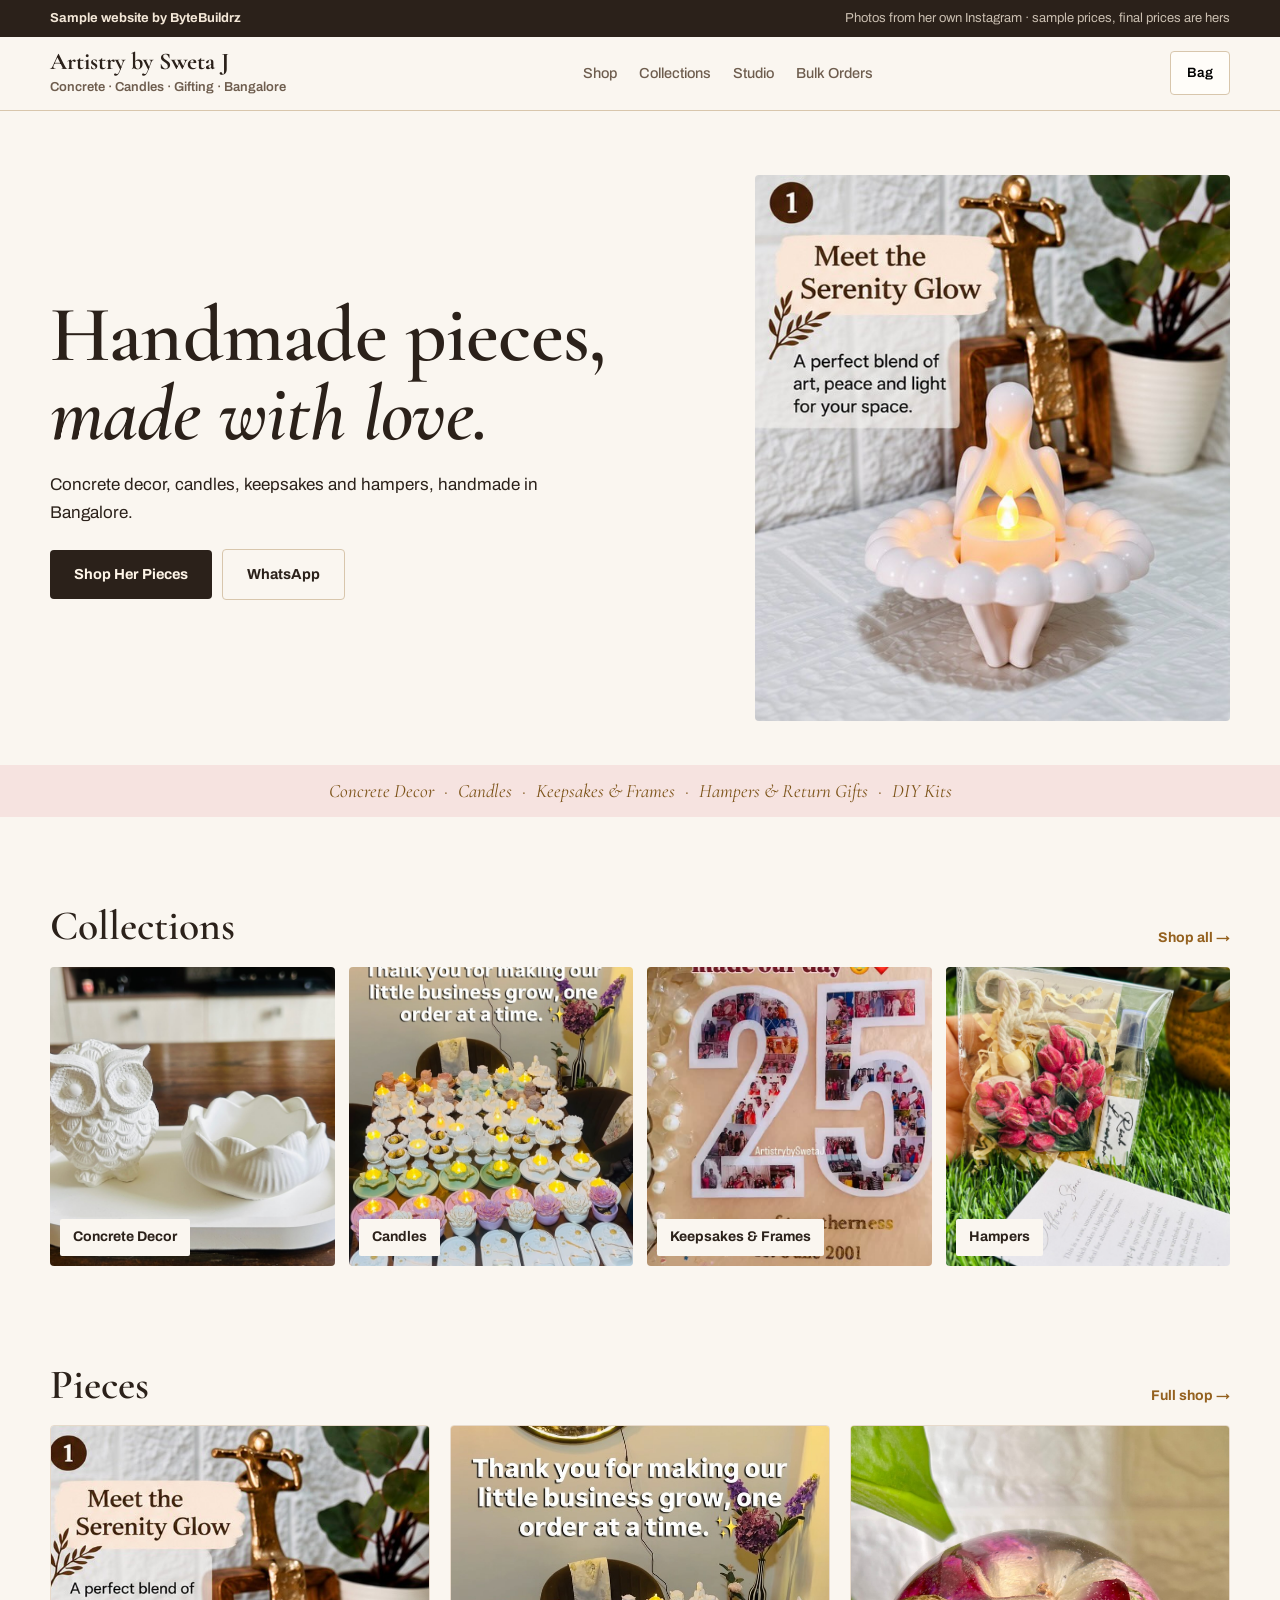
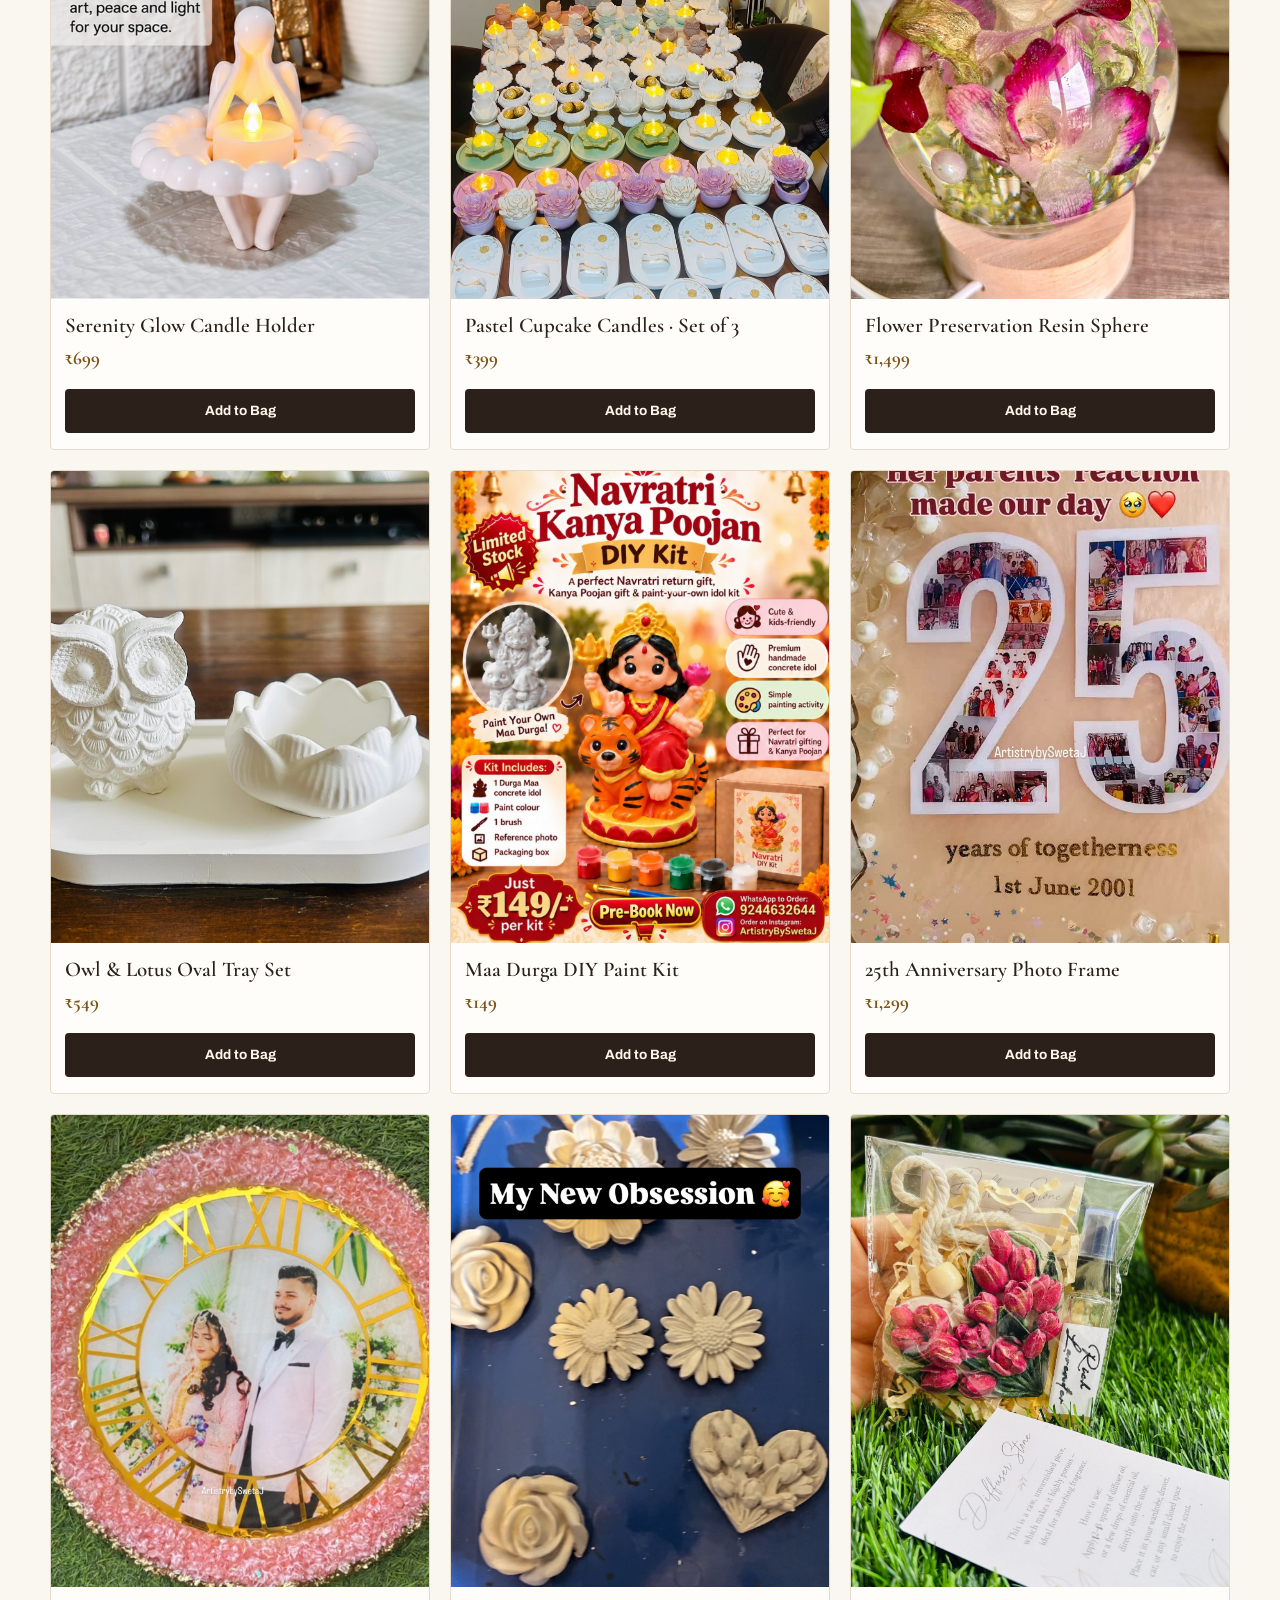
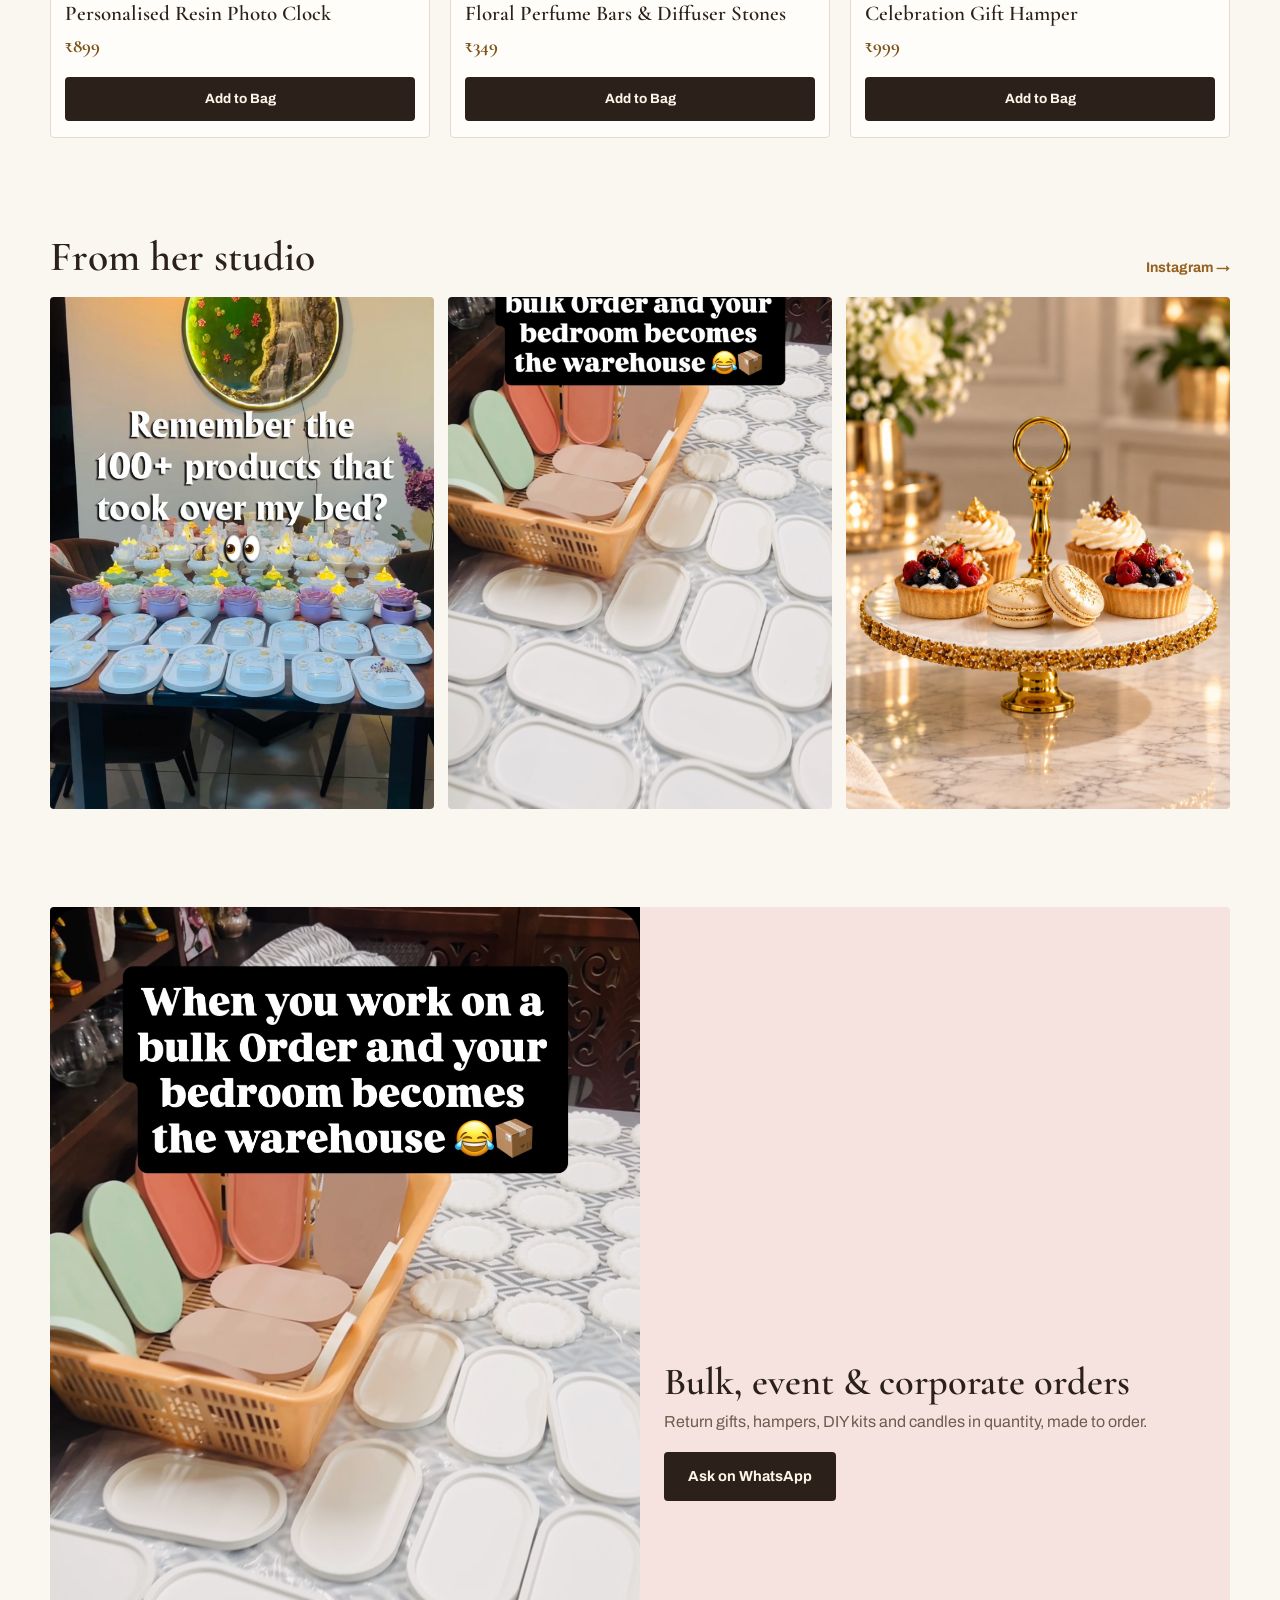
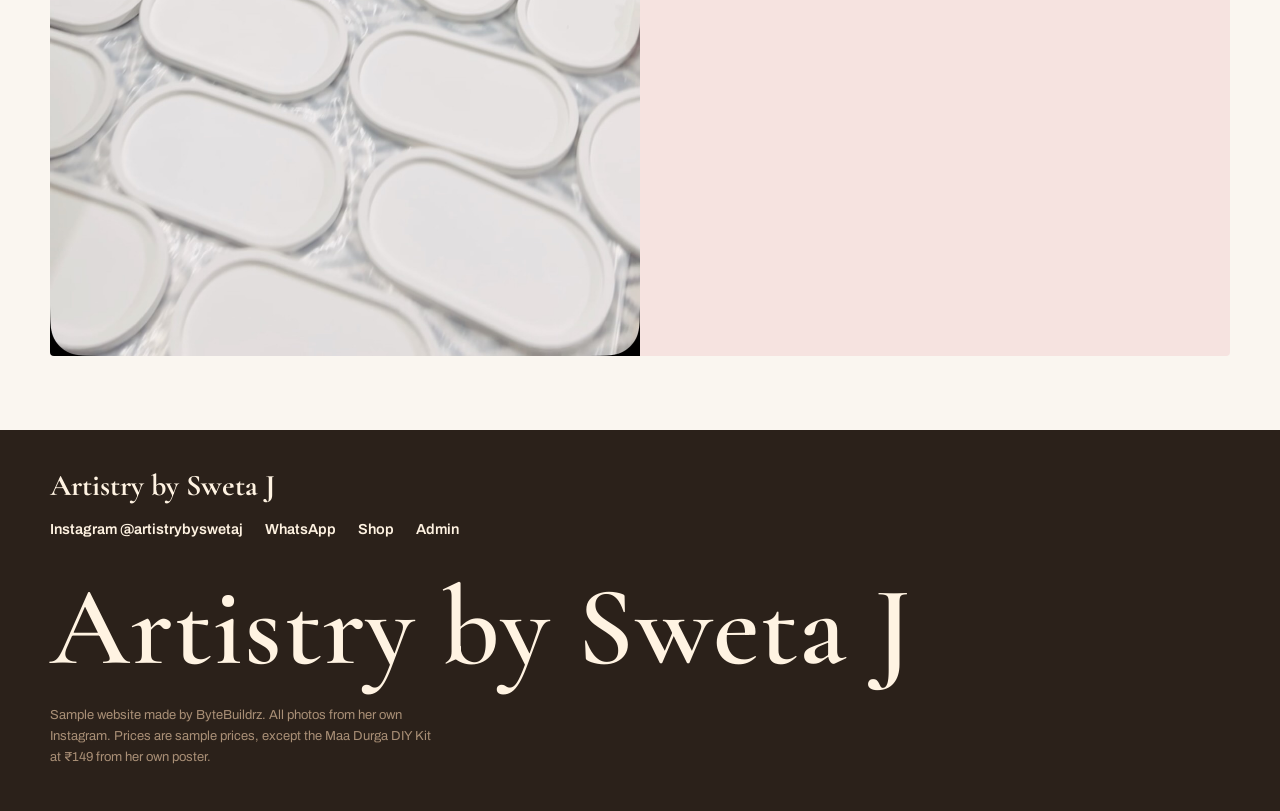
==== commit 00c15cc0: "Add files via upload" ====
--- a/index.html
+++ b/index.html
@@ -1,7 +1,7 @@
 <!doctype html>
 <html lang="en"><head><meta charset="utf-8"><meta name="viewport" content="width=device-width,initial-scale=1,viewport-fit=cover">
 <title>Artistry by Sweta J · Concrete Decor, Candles & Gifting | Bangalore</title>
-<meta name="description" content="Handmade concrete decor, candles, keepsakes and gift hampers by Sweta Jainn, Bangalore. Bulk, event and corporate orders on WhatsApp.">
+<meta name="description" content="Handmade concrete decor, candles, keepsakes and gift hampers by Sweta Jainn, Bangalore. Order on WhatsApp.">
 <link rel="preconnect" href="https://fonts.googleapis.com"><link rel="preconnect" href="https://fonts.gstatic.com" crossorigin>
 <link href="https://fonts.googleapis.com/css2?family=Cormorant+Garamond:ital,wght@0,500;0,600;0,700;1,500;1,600&family=Archivo:wght@400;500;600;700;800&display=swap" rel="stylesheet">
 <link rel="stylesheet" href="style.css"><link rel="icon" href="data:,"></head>
@@ -9,75 +9,58 @@
 <div class="sample-bar"><div class="wrap"><strong>Sample website by ByteBuildrz</strong><span>Photos from her own Instagram · sample prices, final prices are hers</span></div></div>
 <header class="site"><div class="wrap header-in">
 <a class="brand" href="index.html"><span class="brand-name">Artistry by Sweta J</span><span class="brand-sub">Concrete · Candles · Gifting · Bangalore</span></a>
-<nav class="header-nav"><a href="shop.html">Shop</a><a href="#collections">Collections</a><a href="#studio">From the Studio</a><a href="#bulk">Bulk Orders</a></nav>
+<nav class="header-nav"><a href="shop.html">Shop</a><a href="#collections">Collections</a><a href="#studio">Studio</a><a href="#bulk">Bulk Orders</a></nav>
 <div><button class="icon-btn" data-open-bag>Bag<span class="badge bag-count" hidden>0</span></button></div>
 </div></header>
 
 <div class="wrap hero"><div class="hero-grid">
 <div>
-<h1>Handmade pieces,<br><em>made with love.</em></h1>
-<p class="lede">“Creating handmade pieces with love. Concrete Decor, Candles, Hampers. Aesthetic gifting for every occasion.” That is how Sweta describes her work in Bangalore, and this is her work: pick a piece, add it to your bag, and order on WhatsApp.</p>
-<div class="hero-cta"><a class="btn" href="shop.html">Shop Her Pieces</a><a class="btn ghost" href="https://wa.me/message/2573WXVL3QJUO1" target="_blank" rel="noopener">WhatsApp Sweta</a></div>
-<dl class="facts">
-<div><dt>On Instagram</dt><dd>@artistrybyswetaj · 508 posts</dd></div>
-<div><dt>Created so far</dt><dd>100+ products, by hand</dd></div>
-<div><dt>Orders</dt><dd>Single pieces, bulk, events, corporate</dd></div>
-</dl>
+<h1>Handmade pieces, <em>made with love.</em></h1>
+<p class="lede">Concrete decor, candles, keepsakes and hampers, handmade in Bangalore.</p>
+<div class="hero-cta"><a class="btn" href="shop.html">Shop Her Pieces</a><a class="btn ghost" href="https://wa.me/message/2573WXVL3QJUO1" target="_blank" rel="noopener">WhatsApp</a></div>
 </div>
-<div class="hero-img"><img src="img/hero.jpg" alt="Handmade concrete candle on an oval tray with dried flowers"><p class="cap">From her studio: concrete, candles and dried flowers, her signature palette of white, blush and gold.</p></div>
+<div class="hero-img"><img src="img/hero.jpg" alt="Serenity Glow, her white figure candle holder on a bubble tray"></div>
 </div></div>
 
-<section class="wrap" id="collections"><div class="sec-head"><h2>Her collections</h2><a href="shop.html">Shop all →</a></div>
-<p class="sec-sub">These are the collections from her own Instagram highlights, the work her buyers already ask her for.</p>
-<div class="index-list">
-<a href="shop.html?cat=decor"><span>01</span><b>Concrete Decor</b><i>Trays, candle holders, clocks, the Serenity Glow</i></a> <!-- taste-skill-ignore: editorial indexed sections are the chosen direction -->
-<a href="shop.html?cat=candles"><span>02</span><b>Candles</b><i>Pastel cupcake candles and hand-poured pieces</i></a> <!-- taste-skill-ignore: editorial indexed sections are the chosen direction -->
-<a href="shop.html?cat=keepsakes"><span>03</span><b>Keepsakes & Frames</b><i>Flower preservation, nameplates, baby keepsakes, ring platters</i></a> <!-- taste-skill-ignore: editorial indexed sections are the chosen direction -->
-<a href="shop.html?cat=hampers"><span>04</span><b>Hampers & Return Gifts</b><i>Gift hampers, return gifts and small goodies</i></a> <!-- taste-skill-ignore: editorial indexed sections are the chosen direction -->
-<a href="shop.html?cat=kits"><span>05</span><b>DIY Kits</b><i>Maa Durga DIY Paint Kit, ₹149, made to order</i></a> <!-- taste-skill-ignore: editorial indexed sections are the chosen direction -->
+<div class="ticker"><div class="wrap">Concrete Decor&ensp;·&ensp;Candles&ensp;·&ensp;Keepsakes & Frames&ensp;·&ensp;Hampers & Return Gifts&ensp;·&ensp;DIY Kits</div></div>
+
+<section class="wrap" id="collections"><div class="sec-head"><h2>Collections</h2><a href="shop.html">Shop all →</a></div>
+<div class="cats">
+<a class="cat" href="shop.html?cat=decor"><img src="img/product-2.jpg" alt="Owl and lotus bowl on an oval concrete tray"><b>Concrete Decor</b></a>
+<a class="cat" href="shop.html?cat=candles"><img src="img/product-3.jpg" alt="Pastel cupcake candles in rows"><b>Candles</b></a>
+<a class="cat" href="shop.html?cat=keepsakes"><img src="img/product-6.jpg" alt="25th anniversary photo frame"><b>Keepsakes & Frames</b></a>
+<a class="cat" href="shop.html?cat=hampers"><img src="img/product-9.jpg" alt="Gift hamper bag with red roses"><b>Hampers</b></a>
 </div></section>
 
-<section class="wrap"><div class="sec-head"><h2>Pieces to start with</h2><a href="shop.html">Full shop →</a></div>
+<section class="wrap"><div class="sec-head"><h2>Pieces</h2><a href="shop.html">Full shop →</a></div>
 <div class="grid" id="featured"></div></section>
 
-<section class="wrap" id="studio"><div class="sec-head"><h2>From the studio</h2><a href="https://www.instagram.com/artistrybyswetaj/" target="_blank" rel="noopener">Her Instagram →</a></div>
-<div class="grid" style="margin-bottom:18px">
-<figure style="margin:0"><img src="img/studio-1.jpg" alt="Bulk order of trays and cupcake candles laid out" style="width:100%;aspect-ratio:3/4;object-fit:cover;border-radius:14px"><figcaption class="cap">A bulk order, laid out at her home studio</figcaption></figure>
-<figure style="margin:0"><img src="img/studio-2.jpg" alt="Rows of oval concrete trays for a bulk order" style="width:100%;aspect-ratio:3/4;object-fit:cover;border-radius:14px"><figcaption class="cap">Oval trays in rows, ready for a 100+ piece order</figcaption></figure>
-<figure style="margin:0"><img src="img/studio-3.jpg" alt="Cupcake candles styled on a gold stand" style="width:100%;aspect-ratio:3/4;object-fit:cover;border-radius:14px"><figcaption class="cap">Cupcake candles, styled for a celebration table</figcaption></figure>
-</div>
-<div class="notes">
-<figure><blockquote>“Meet the Serenity Glow. A perfect blend of art, peace and light for your space.”</blockquote><figcaption>Her white figure candle holder, on a bubble tray</figcaption></figure>
-<figure><blockquote>“Bulk order, and your bedroom becomes the warehouse.”</blockquote><figcaption>Pastel and white oval trays, made in quantity for a bulk order</figcaption></figure>
-<figure><blockquote>“Her parents' reaction made our day.”</blockquote><figcaption>A 25th anniversary frame, filled with family photos</figcaption></figure>
+<section class="wrap" id="studio"><div class="sec-head"><h2>From her studio</h2><a href="https://www.instagram.com/artistrybyswetaj/" target="_blank" rel="noopener">Instagram →</a></div>
+<div class="strip">
+<figure><img src="img/studio-1.jpg" alt="A bulk order of trays and cupcake candles laid out"></figure>
+<figure><img src="img/studio-2.jpg" alt="Rows of oval concrete trays for a bulk order"></figure>
+<figure><img src="img/studio-3.jpg" alt="Cupcake candles styled on a gold stand"></figure>
 </div></section>
 
-<section class="wrap" id="bulk"><div class="banner">
-<h3>Bulk, event & corporate orders</h3>
-<p>This is already a big part of her work: return gifts, festive hampers, DIY kits and candles in quantity, made to order for weddings, events and companies. Tell her your quantity and your date on WhatsApp.</p>
-<a class="btn" href="https://wa.me/919244632644?text=Hi%20Sweta%2C%20I%20want%20to%20ask%20about%20a%20bulk%20%2F%20corporate%20order." target="_blank" rel="noopener">Ask About a Bulk Order</a>
+<section class="wrap" id="bulk"><div class="bulk-split">
+<img src="img/studio-2.jpg" alt="Oval concrete trays in rows for a bulk order">
+<div class="bulk-copy">
+<h2>Bulk, event & corporate orders</h2>
+<p>Return gifts, hampers, DIY kits and candles in quantity, made to order.</p>
+<a class="btn" href="https://wa.me/919244632644?text=Hi%20Sweta%2C%20I%20want%20to%20ask%20about%20a%20bulk%20%2F%20corporate%20order." target="_blank" rel="noopener">Ask on WhatsApp</a>
+</div>
 </div></section>
-
-<section class="wrap"><div class="sec-head"><h2>How ordering works</h2></div>
-<div class="steps">
-<div class="step"><b>1. Pick your pieces</b><p>Every card shows the piece, its details and its price. No messaging back and forth just to ask what something costs.</p></div>
-<div class="step"><b>2. Send on WhatsApp</b><p>Open your bag, add your name and city, and tap Send Order. WhatsApp opens with everything already written.</p></div>
-<div class="step"><b>3. She confirms & makes it</b><p>Sweta confirms availability and delivery on chat. Most pieces are made to order in 4-5 days.</p></div>
-</div></section>
-
-<section class="wrap faq" id="faq"><div class="sec-head"><h2>Questions</h2></div><div id="faq-list"></div></section>
 
 <footer class="site"><div class="wrap">
 <span class="brand-name">Artistry by Sweta J</span>
-<p>Sweta Jainn · Concrete Decor, Candles & Gifting · Bangalore. Creating handmade pieces with love: aesthetic gifting for every occasion.</p>
 <div class="foot-row"><a href="https://www.instagram.com/artistrybyswetaj/" target="_blank" rel="noopener">Instagram @artistrybyswetaj</a><a href="https://wa.me/message/2573WXVL3QJUO1" target="_blank" rel="noopener">WhatsApp</a><a href="shop.html">Shop</a><a href="admin.html">Admin</a></div>
 <div class="foot-word">Artistry by Sweta J</div>
-<p class="copy">Sample website made by ByteBuildrz for Artistry by Sweta J. All photos are from her own Instagram. Prices are sample prices, except the Maa Durga DIY Kit at ₹149 from her own poster.</p>
+<p class="copy">Sample website made by ByteBuildrz. All photos from her own Instagram. Prices are sample prices, except the Maa Durga DIY Kit at ₹149 from her own poster.</p>
 </div></footer>
 
 <button class="float-bag" hidden><span>Bag</span></button>
 <div class="drawer" aria-hidden="true"><div class="drawer-bg"></div><div class="drawer-panel">
-<h3>Your Bag</h3><p style="color:var(--muted);margin:0 0 6px">Review, then send your order on WhatsApp.</p>
+<h3>Your Bag</h3>
 <div class="bag-items"></div>
 <div class="field"><label for="cust-name">Your name</label><input id="cust-name" placeholder="e.g. Priya Sharma"></div>
 <div class="field"><label for="cust-city">City</label><input id="cust-city" placeholder="e.g. Bangalore"></div>
@@ -92,7 +75,6 @@
 var feat=picks.map(function(id){return ARTbyId(id);}).filter(Boolean);
 var rest=ARTproducts().filter(function(p){return picks.indexOf(p.id)===-1;}).slice(0,6);
 document.getElementById("featured").innerHTML=feat.concat(rest).map(ARTcard).join("");
-document.getElementById("faq-list").innerHTML=(window.ART_SETTINGS.faqs||[]).map(function(f){return "<details><summary>"+f.q+"</summary><p>"+f.a+"</p></details>";}).join("");
 ARTrenderBag();
 </script>
 </body></html>
--- a/style.css
+++ b/style.css
@@ -43,3 +43,18 @@
 @media(min-width:1000px){.hero-grid{grid-template-columns:7fr 5fr;align-items:center;gap:40px}}
 @media(prefers-reduced-motion:reduce){html{scroll-behavior:auto}.rv-init{opacity:1;transform:none}.rv-in{transition:none}.card:hover{transform:none}.drawer-panel{animation:none}*{transition-duration:.01ms!important}}
 .intro-line{font-family:"Cormorant Garamond",serif;font-style:italic;font-size:20px;color:var(--accent);margin:0}
+.ticker{background:var(--rose-soft);color:var(--accent-deep);padding:11px 0;margin-top:34px;font-family:"Cormorant Garamond",serif;font-size:19px;font-style:italic;text-align:center}
+.cats{display:grid;grid-template-columns:1fr 1fr;gap:14px}
+.cat{position:relative;border-radius:var(--radius);overflow:hidden;display:block;aspect-ratio:1/1.05}
+.cat img{position:absolute;inset:0;width:100%;height:100%;object-fit:cover;transition:transform .5s var(--ease)}
+.cat:hover img{transform:scale(1.04)}
+.cat b{position:absolute;left:10px;bottom:10px;background:var(--bg);padding:7px 13px;border-radius:2px;font-size:14px}
+.strip{display:grid;grid-template-columns:repeat(3,1fr);gap:14px}
+.strip figure{margin:0}.strip img{width:100%;aspect-ratio:3/4;object-fit:cover;border-radius:var(--radius)}
+.bulk-split{display:grid;gap:0;background:var(--rose-soft);border-radius:var(--radius);overflow:hidden}
+.bulk-split img{width:100%;height:100%;object-fit:cover;aspect-ratio:16/10}
+.bulk-copy{padding:28px 24px;display:flex;flex-direction:column;justify-content:center;align-items:flex-start;gap:6px}
+.bulk-copy h2{font-family:"Cormorant Garamond",serif;font-size:clamp(1.8rem,5vw,2.4rem);font-weight:600;margin:0;line-height:1.05}
+.bulk-copy p{color:var(--muted);margin:0 0 12px}
+.card .btn-add{margin-top:10px;width:100%}
+@media(min-width:760px){.cats{grid-template-columns:repeat(4,1fr)}.bulk-split{grid-template-columns:1fr 1fr}.bulk-split img{aspect-ratio:auto}}
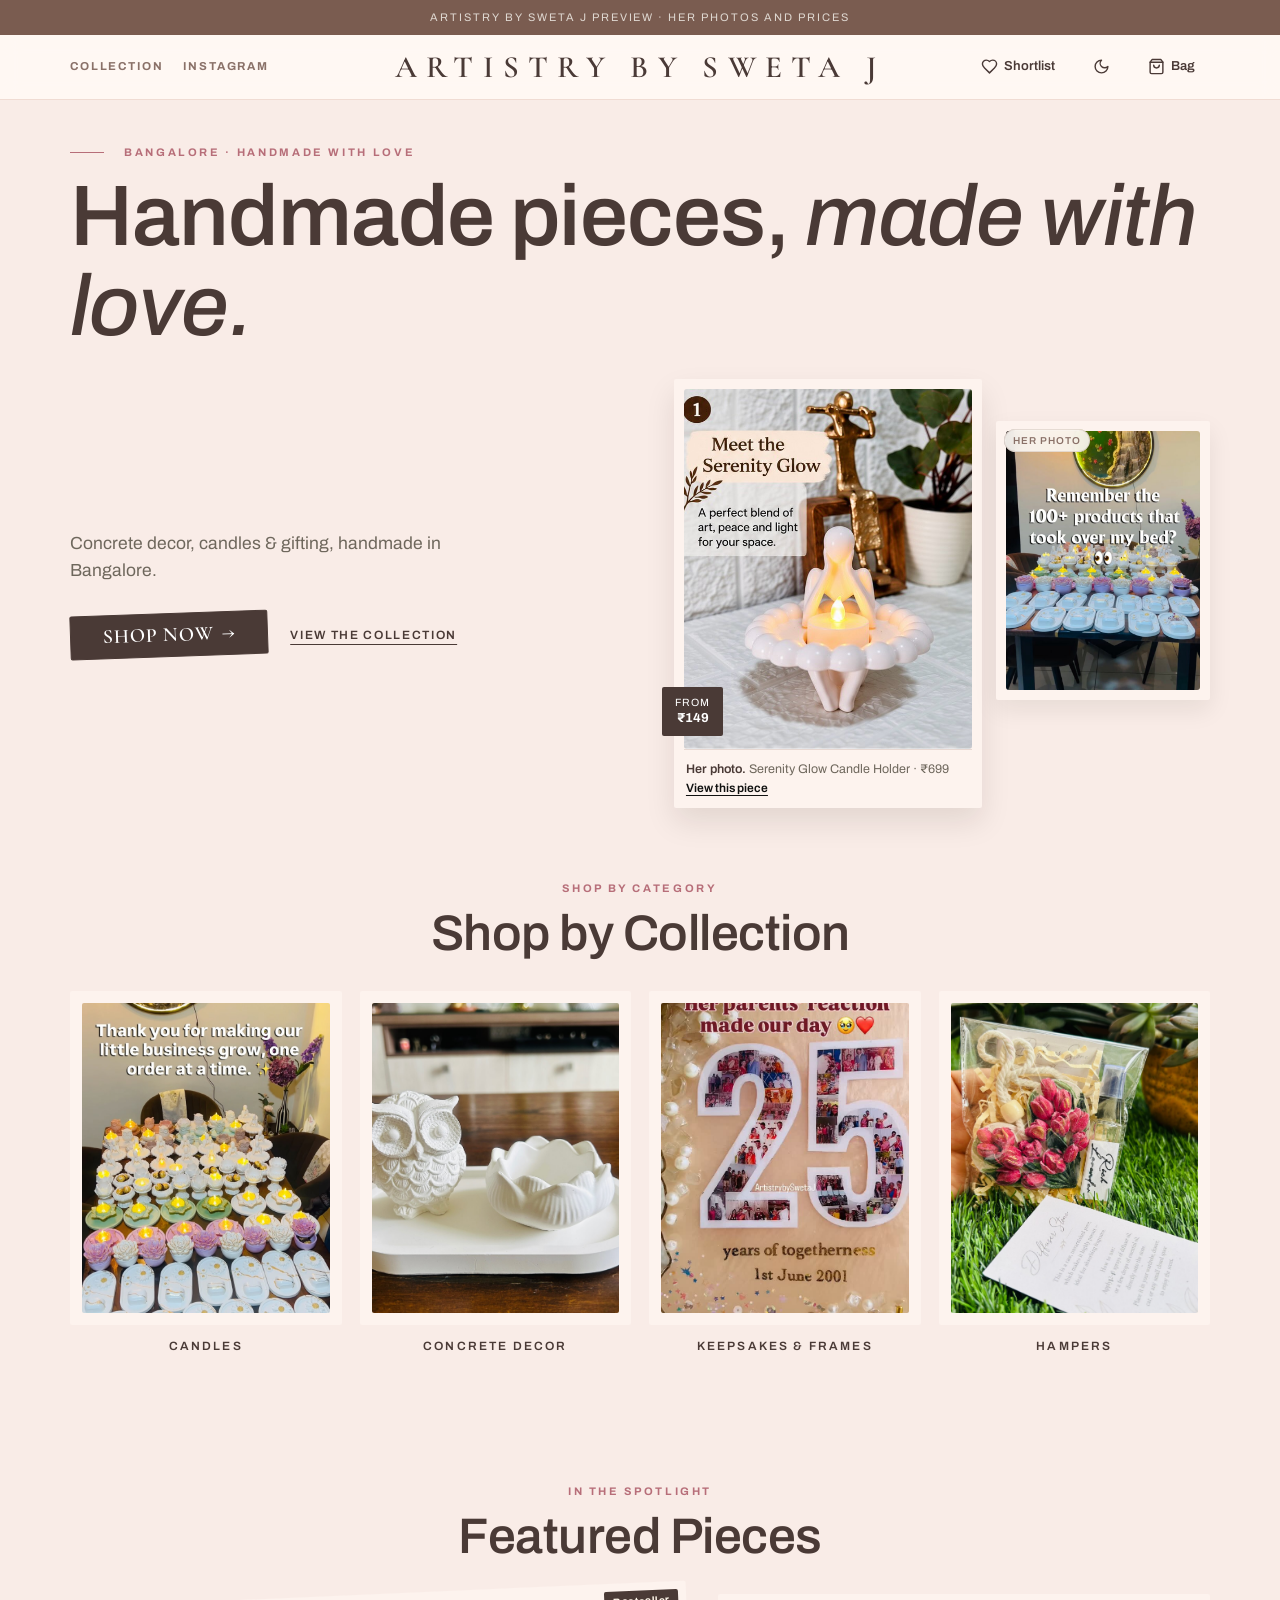
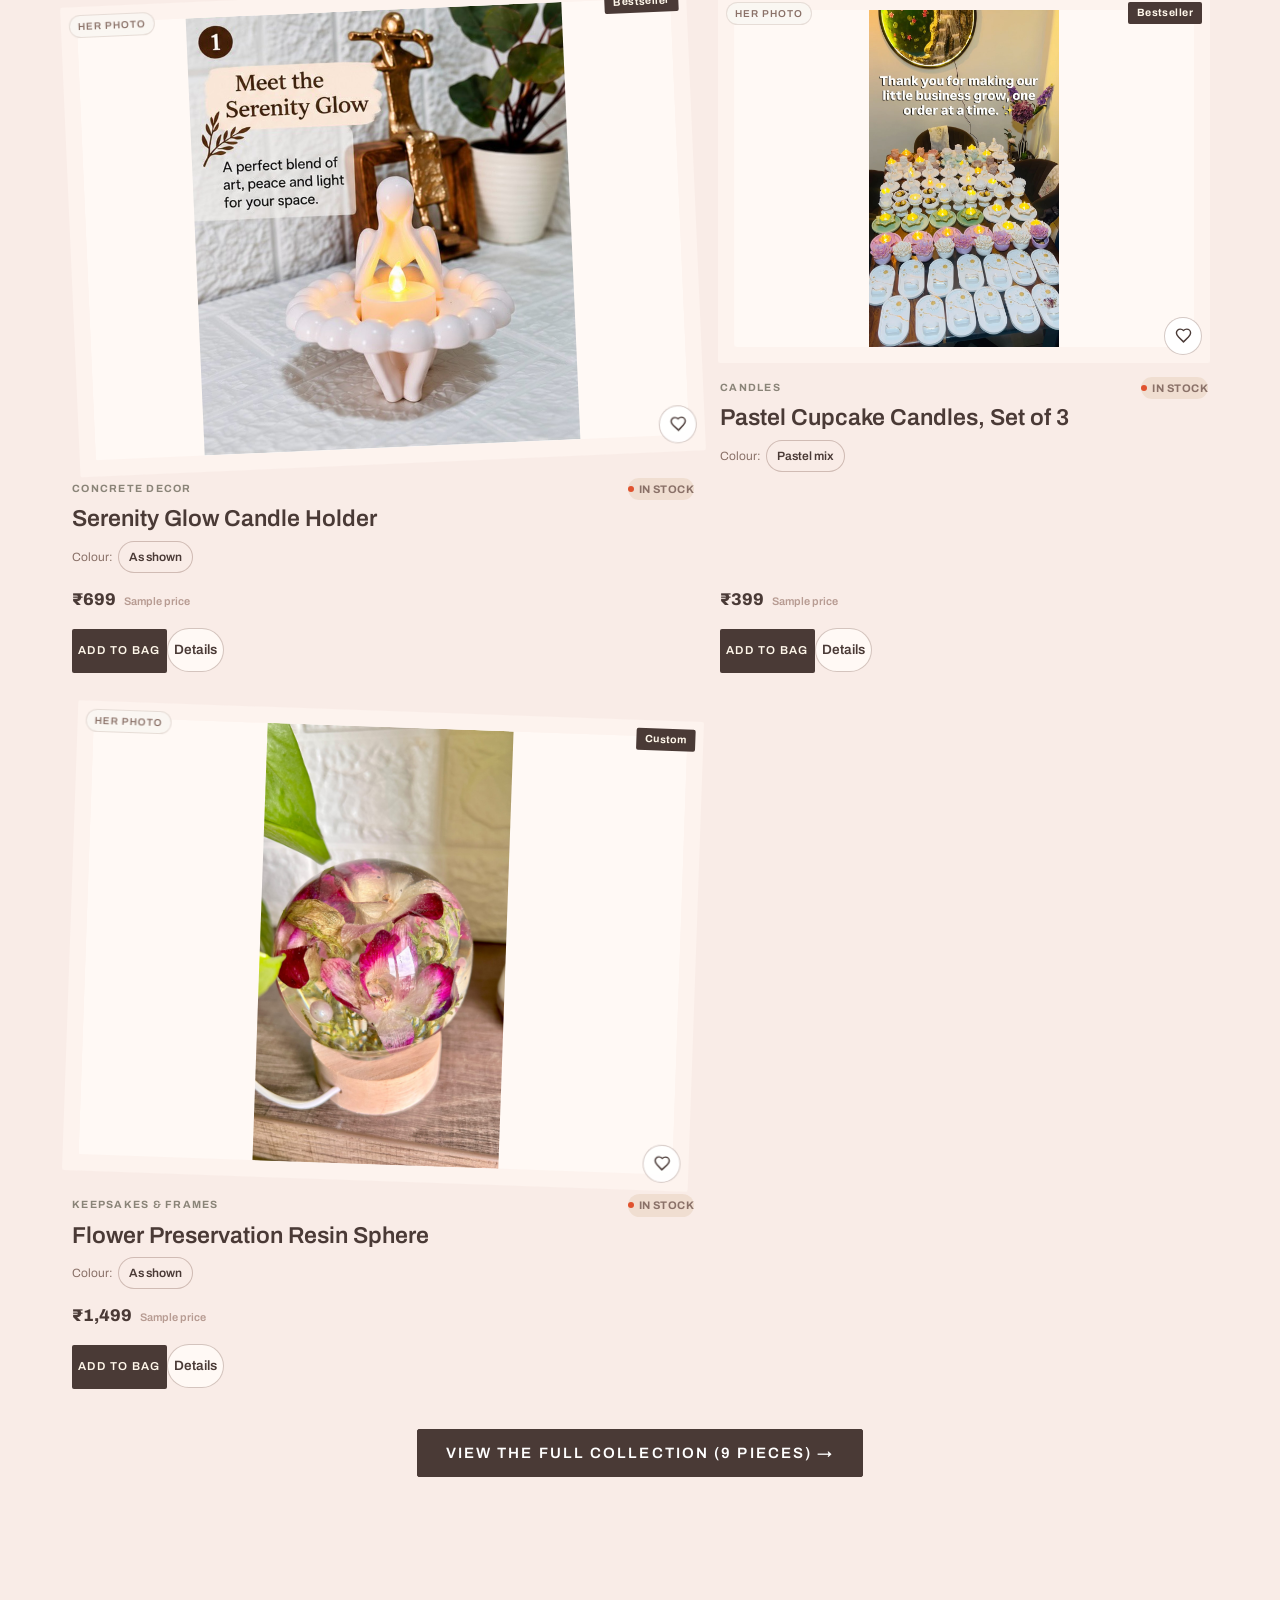
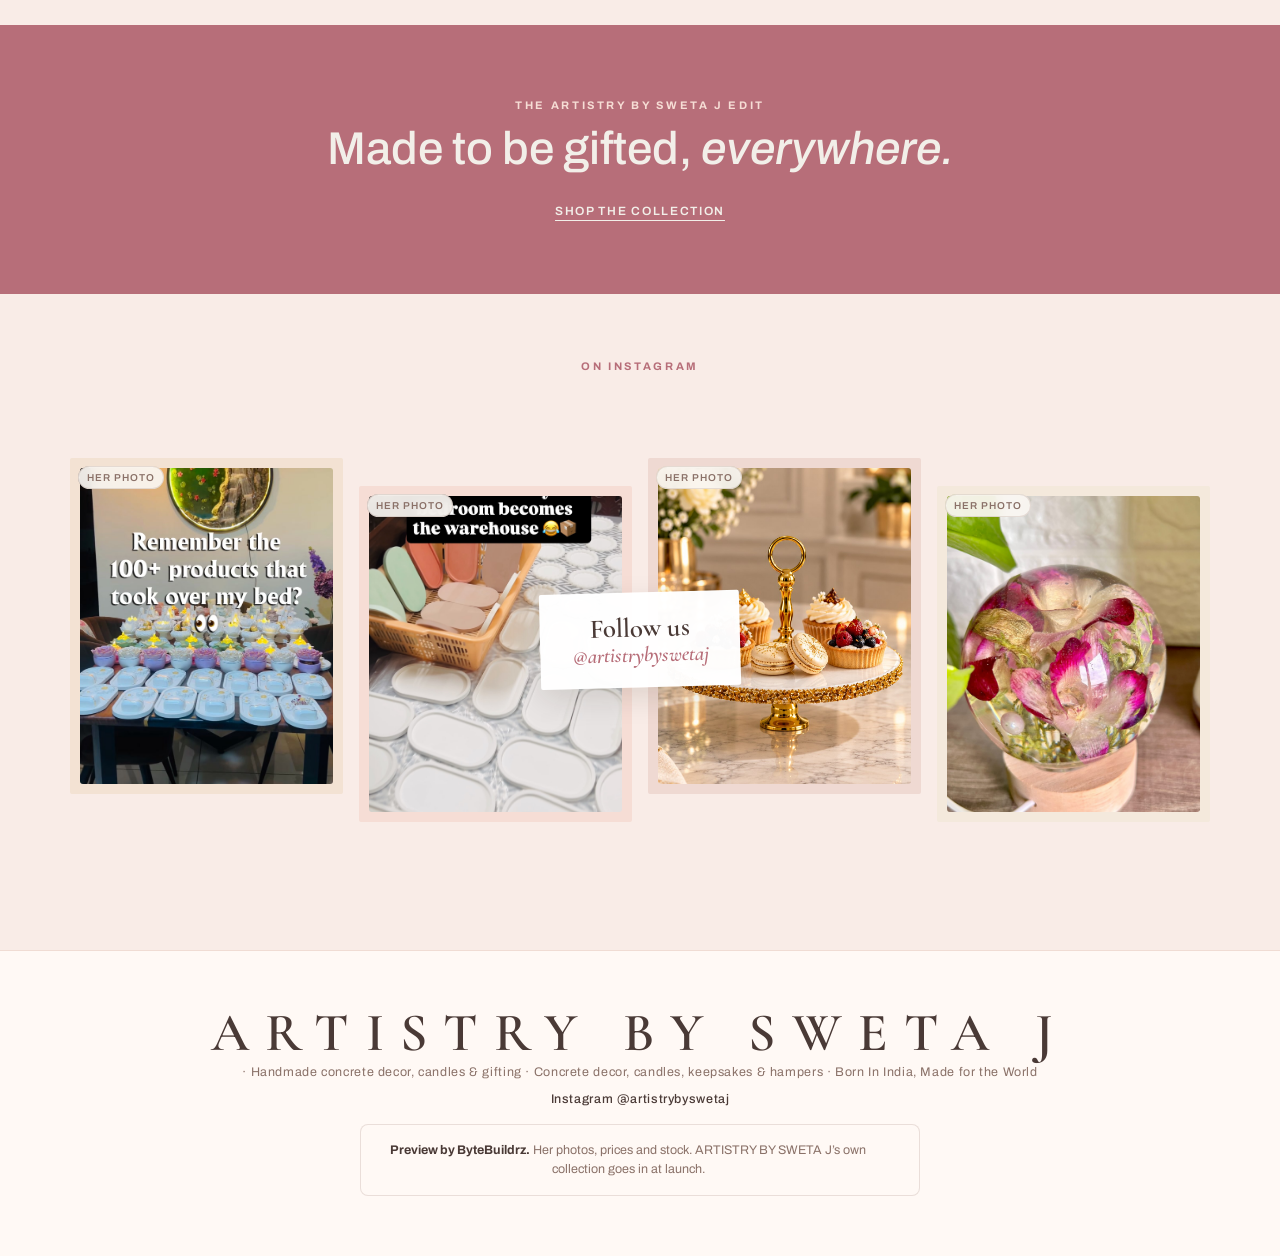
==== commit 39e3a714: "Add files via upload" ====
--- a/index.html
+++ b/index.html
@@ -1,80 +1,2584 @@
 <!doctype html>
-<html lang="en"><head><meta charset="utf-8"><meta name="viewport" content="width=device-width,initial-scale=1,viewport-fit=cover">
-<title>Artistry by Sweta J · Concrete Decor, Candles & Gifting | Bangalore</title>
-<meta name="description" content="Handmade concrete decor, candles, keepsakes and gift hampers by Sweta Jainn, Bangalore. Order on WhatsApp.">
-<link rel="preconnect" href="https://fonts.googleapis.com"><link rel="preconnect" href="https://fonts.gstatic.com" crossorigin>
-<link href="https://fonts.googleapis.com/css2?family=Cormorant+Garamond:ital,wght@0,500;0,600;0,700;1,500;1,600&family=Archivo:wght@400;500;600;700;800&display=swap" rel="stylesheet">
-<link rel="stylesheet" href="style.css"><link rel="icon" href="data:,"></head>
+<html lang="en" data-theme="light">
+<head>
+<script>(function(){try{var t=localStorage.getItem('artistry-theme');if(t!=='dark'&&t!=='light'){t='light';}document.documentElement.setAttribute('data-theme',t);}catch(e){}})();</script>
+
+<meta charset="utf-8" />
+<meta name="viewport" content="width=device-width, initial-scale=1, viewport-fit=cover" />
+<meta name="color-scheme" content="light dark" />
+<link rel="icon" href="data:," />
+<title>ARTISTRY BY SWETA J — Concrete Decor, Candles & Gifting</title>
+<meta name="description" content="ARTISTRY BY SWETA J full website preview: concrete decor, candles and gift hampers — candles, concrete trays, keepsakes, frames and hampers. Browse the collection, build an order list, and send it to ARTISTRY BY SWETA J in one ready message." />
+<link rel="preconnect" href="https://fonts.googleapis.com" />
+<link rel="preconnect" href="https://fonts.gstatic.com" crossorigin />
+<link href="https://fonts.googleapis.com/css2?family=Cormorant+Garamond:ital,wght@0,500;0,600;0,700;1,500;1,600;1,700&family=Archivo:wght@400;500;600;700;800&display=swap" rel="stylesheet" />
+<style>
+  :root {
+    --bg: #FAF7F2;
+    --panel: #F3ECE1;
+    --panel-warm: #EFE6D8;
+    --surface: #FFFFFF;
+    --ink: #22160E;
+    --ink-light: #3D2C1E;
+    --muted: #6B5646;
+    --faint: #968371;
+    --line: rgba(62, 38, 20, 0.12);
+    --line-strong: rgba(62, 38, 20, 0.24);
+    --accent: #9E4D12;
+    --accent-deep: #783808;
+    --accent-hover: #833D0B;
+    --accent-ink: #FFF8EE;
+    --accent-soft: rgba(158, 77, 18, 0.08);
+    --gold: #AD7F36;
+    --gold-deep: #8E6523;
+    --gold-soft: rgba(173, 127, 54, 0.12);
+    --gold-border: rgba(173, 127, 54, 0.32);
+    --wa: #9E4D12;
+    --wa-hover: #783808;
+    --wa-ink: #FFF8EE;
+    --danger: #9C2B1B;
+    --radius: 8px;
+    --radius-lg: 14px;
+    --radius-pill: 999px;
+    --shadow-sm: 0 2px 8px rgba(34, 22, 14, 0.04);
+    --shadow-md: 0 8px 24px rgba(34, 22, 14, 0.08);
+    --shadow-lg: 0 16px 44px rgba(34, 22, 14, 0.12);
+    --ease: cubic-bezier(.2,.6,.2,1);
+    --dur: .2s;
+  }
+  
+
+  /* ========== MOBILE FIRST BASE STYLES (Single column, thumb friendly, 44px targets) ========== */
+  * { box-sizing: border-box; }
+  html { scroll-behavior: smooth; }
+  @media (prefers-reduced-motion: reduce) {
+    html { scroll-behavior: auto; }
+    * { transition: none !important; animation: none !important; }
+  }
+  body {
+    margin: 0;
+    font-family: "Archivo", system-ui, -apple-system, sans-serif;
+    background: var(--bg);
+    color: var(--ink);
+    line-height: 1.5;
+    font-size: 15px;
+    -webkit-font-smoothing: antialiased;
+  }
+  img { display: block; max-width: 100%; height: auto; }
+  a { color: inherit; text-decoration: none; }
+  button { font: inherit; cursor: pointer; }
+  input, select, textarea { font: inherit; color: var(--ink); }
+  :focus-visible { outline: 2px solid var(--accent); outline-offset: 2px; }
+
+  .wrap {
+    width: min(1140px, 100% - 32px);
+    margin: 0 auto;
+  }
+  .sr {
+    position: absolute;
+    width: 1px;
+    height: 1px;
+    overflow: hidden;
+    clip: rect(0 0 0 0);
+    white-space: nowrap;
+  }
+
+  /* Minimum 44px Touch Targets */
+  .btn, .icon-btn, .chip, .btn-add, .btn-view, .float-bag, .size-chip, .size-btn,
+  .search-row input, .sort-wrap select, .field input, .field textarea, .qty-ctrl button {
+    min-height: 44px;
+  }
+
+  /* Sample top bar */
+  .sample-bar {
+    background: var(--accent-deep);
+    color: #FFF3E2;
+    font-size: 12.5px;
+    padding: 8px 0;
+  }
+  
+  .sample-bar .wrap {
+    display: flex;
+    flex-wrap: wrap;
+    gap: 4px 10px;
+    justify-content: space-between;
+    align-items: center;
+  }
+  .sample-bar strong { font-weight: 600; letter-spacing: .02em; }
+  .sample-bar span { opacity: .84; }
+
+  /* Sticky site header */
+  header.site {
+    border-bottom: 1px solid var(--line);
+    background: rgba(250,247,242,.95);
+    backdrop-filter: blur(10px);
+    position: sticky;
+    top: 0;
+    z-index: 40;
+  }
+  
+  .header-in {
+    display: flex;
+    align-items: center;
+    justify-content: space-between;
+    gap: 12px;
+    padding: 10px 0;
+  }
+  .brand { text-decoration: none; line-height: 1.1; min-width: 0; }
+  .brand-name {
+    display: block;
+    font-family: "Cormorant Garamond", Georgia, serif;
+    font-size: 24px;
+    font-weight: 700;
+    letter-spacing: .2em;
+    color: var(--ink);
+  }
+  .brand-sub {
+    display: block;
+    font-size: 10px;
+    font-weight: 600;
+    letter-spacing: .16em;
+    text-transform: uppercase;
+    color: var(--gold);
+    margin-top: 2px;
+  }
+  .header-nav {
+    display: none;
+    gap: 20px;
+    font-size: 14px;
+    font-weight: 500;
+  }
+  .header-nav a {
+    text-decoration: none;
+    color: var(--muted);
+    min-height: 44px;
+    display: inline-flex;
+    align-items: center;
+    transition: color var(--dur) var(--ease);
+  }
+  .header-nav a:hover { color: var(--ink); }
+  .header-actions {
+    display: flex;
+    align-items: center;
+    gap: 8px;
+    flex: none;
+  }
+  .icon-btn {
+    position: relative;
+    display: inline-flex;
+    align-items: center;
+    gap: 6px;
+    background: var(--surface);
+    border: 1px solid var(--line-strong);
+    color: var(--ink);
+    border-radius: var(--radius-pill);
+    padding: 8px 14px;
+    font-weight: 600;
+    font-size: 13px;
+    transition: border-color var(--dur) var(--ease), transform .12s var(--ease);
+  }
+  .icon-btn:hover { border-color: var(--ink); }
+  .icon-btn:active { transform: scale(.96); }
+  .icon-btn svg { width: 17px; height: 17px; flex: none; }
+  .icon-btn .badge {
+    position: absolute;
+    top: -5px;
+    right: -5px;
+    background: var(--accent);
+    color: var(--accent-ink);
+    font-size: 11px;
+    font-weight: 700;
+    min-width: 19px;
+    height: 19px;
+    border-radius: 999px;
+    display: grid;
+    place-items: center;
+    padding: 0 4px;
+  }
+  .icon-btn .badge[hidden] { display: none; }
+  .hidden-label { display: none; }
+
+  /* Generic Button Styles */
+  .btn {
+    display: inline-flex;
+    align-items: center;
+    justify-content: center;
+    gap: 8px;
+    text-decoration: none;
+    font-weight: 600;
+    font-size: 14px;
+    border-radius: var(--radius-pill);
+    padding: 10px 18px;
+    border: 1px solid transparent;
+    line-height: 1.2;
+    transition: background var(--dur) var(--ease), border-color var(--dur) var(--ease), color var(--dur) var(--ease), transform .12s var(--ease);
+  }
+  .btn:active { transform: scale(.97); }
+  .btn-wa { background: var(--wa); color: var(--wa-ink); border-color: var(--wa); }
+  .btn-wa:hover { background: var(--wa-hover); }
+  .btn-quiet { background: var(--surface); color: var(--ink); border-color: var(--line-strong); }
+  .btn-quiet:hover { border-color: var(--ink); }
+  .btn-dark { background: var(--ink); color: var(--bg); }
+  .btn-dark:hover { background: var(--ink-light); }
+  .btn svg { width: 16px; height: 16px; flex: none; }
+  .btn[disabled] { opacity: .5; cursor: not-allowed; }
+
+  /* Hero Section (Rebalanced mobile-first) */
+  .intro { padding: 22px 0 0; }
+  .hero-kicker {
+    display: inline-flex;
+    align-items: center;
+    gap: 8px;
+    font-size: 10.5px;
+    font-weight: 700;
+    letter-spacing: .16em;
+    text-transform: uppercase;
+    color: var(--gold);
+    margin-bottom: 12px;
+    background: var(--gold-soft);
+    border: 1px solid var(--gold-border);
+    padding: 4px 12px;
+    border-radius: var(--radius-pill);
+  }
+  .kicker-dot { width: 5px; height: 5px; border-radius: 50%; background: var(--gold); }
+  h1 {
+    font-family: "Cormorant Garamond", Georgia, serif;
+    font-size: clamp(32px, 7.5vw, 60px);
+    line-height: 1.08;
+    font-weight: 600;
+    letter-spacing: -.015em;
+    margin: 0;
+  }
+  h1 em { font-style: italic; font-weight: 500; color: var(--accent); }
+  .hero-tagline {
+    font-size: 16px;
+    color: var(--accent);
+    margin: 10px 0 6px;
+    line-height: 1.4;
+  }
+  .hero-tagline strong { color: var(--ink); font-weight: 700; }
+  .intro-grid {
+    display: grid;
+    gap: 20px;
+    margin-top: 18px;
+  }
+  .intro-lead {
+    font-size: 15px;
+    color: var(--muted);
+    margin: 0;
+    line-height: 1.55;
+  }
+  .intro-lead strong { color: var(--ink); font-weight: 600; }
+  .facts {
+    list-style: none;
+    margin: 14px 0 0;
+    padding: 12px 0 0;
+    border-top: 1px solid var(--line);
+    display: grid;
+    gap: 7px;
+    font-size: 13.5px;
+  }
+  .facts li { display: flex; gap: 8px; align-items: baseline; }
+  .facts li::before {
+    content: "";
+    width: 5px;
+    height: 5px;
+    background: var(--gold);
+    flex: none;
+    transform: translateY(-2px) rotate(45deg);
+  }
+  .facts b { font-weight: 600; color: var(--ink); }
+  .facts span { color: var(--muted); }
+  .hero-ctas {
+    display: flex;
+    flex-wrap: wrap;
+    gap: 8px;
+    margin-top: 16px;
+  }
+  .hero-ctas .btn { padding: 11px 18px; font-size: 14px; }
+  .linklike {
+    background: none;
+    border: 0;
+    padding: 0;
+    color: var(--accent);
+    font-weight: 600;
+    font-size: 12px;
+    text-decoration: underline;
+    text-underline-offset: 3px;
+    cursor: pointer;
+  }
+
+  /* Hero image: breathing room, full bag visible, no overlapping caption */
+  .intro-photo {
+    border-radius: var(--radius-lg);
+    overflow: hidden;
+    background: var(--panel);
+    margin: 0;
+    border: 1px solid var(--line);
+    box-shadow: var(--shadow-md);
+    display: flex;
+    flex-direction: column;
+  }
+  .intro-photo img {
+    width: 100%;
+    aspect-ratio: 4/3;
+    max-height: 280px;
+    object-fit: contain;
+    background: var(--panel);
+    display: block;
+  }
+  .intro-photo figcaption {
+    font-size: 12px;
+    color: var(--muted);
+    padding: 10px 14px;
+    background: var(--panel);
+    border-top: 1px solid var(--line);
+  }
+  .intro-photo figcaption b { color: var(--ink); font-weight: 600; }
+
+  /* Craft features strip (positioned below intro-grid for balanced columns) */
+  .craft {
+    display: grid;
+    gap: 0;
+    margin-top: 24px;
+    border-top: 1px solid var(--line);
+    border-bottom: 1px solid var(--line);
+  }
+  .craft div { padding: 14px 4px; border-bottom: 1px solid var(--line); }
+  .craft div:last-child { border-bottom: 0; }
+  .craft h3 {
+    font-family: "Cormorant Garamond", Georgia, serif;
+    font-size: 19px;
+    font-weight: 700;
+    margin: 0 0 2px;
+  }
+  .craft p { margin: 0; color: var(--muted); font-size: 13px; line-height: 1.45; }
+
+  /* Store stats strip */
+  .store-stats {
+    display: grid;
+    grid-template-columns: repeat(2, 1fr);
+    gap: 1px;
+    margin-top: 24px;
+    background: var(--line);
+    border: 1px solid var(--line);
+    border-radius: var(--radius);
+    overflow: hidden;
+  }
+  .store-stats div { background: var(--surface); padding: 16px 12px; text-align: center; }
+  .store-stats b {
+    display: block;
+    font-family: "Cormorant Garamond", Georgia, serif;
+    font-size: 30px;
+    font-weight: 700;
+    line-height: 1;
+    color: var(--ink);
+  }
+  .store-stats span { display: block; font-size: 12px; color: var(--muted); margin-top: 5px; line-height: 1.35; }
+
+
+  /* Section headers */
+  section { padding: 36px 0 0; }
+  h2 {
+    font-family: "Cormorant Garamond", Georgia, serif;
+    font-size: 30px;
+    line-height: 1.1;
+    font-weight: 600;
+    margin: 0;
+    letter-spacing: -.01em;
+  }
+  .sec-sub { color: var(--muted); font-size: 14.5px; margin: 6px 0 0; }
+  .swap-note {
+    margin-top: 12px;
+    font-size: 13px;
+    color: var(--muted);
+    background: var(--panel);
+    padding: 11px 14px;
+    border-radius: var(--radius);
+    border-left: 3px solid var(--accent);
+  }
+  .swap-note strong { color: var(--ink); font-weight: 600; }
+
+  /* Shop Filter/Search bar (STATIC to eliminate double-height header bug) */
+  .shop-tools {
+    position: static;
+    padding: 14px 0 10px;
+    border-bottom: 1px solid var(--line);
+  }
+  .chips {
+    display: flex;
+    flex-wrap: nowrap;
+    overflow-x: auto;
+    -webkit-overflow-scrolling: touch;
+    scrollbar-width: none;
+    gap: 8px;
+    padding: 2px 2px 6px;
+  }
+  .chips::-webkit-scrollbar { display: none; }
+  .chip {
+    flex: none;
+    white-space: nowrap;
+    border: 1px solid var(--line-strong);
+    background: var(--surface);
+    color: var(--ink);
+    padding: 9px 16px;
+    border-radius: var(--radius-pill);
+    font-size: 13.5px;
+    font-weight: 500;
+    min-height: 44px;
+    transition: background var(--dur) var(--ease), border-color var(--dur) var(--ease), transform .12s var(--ease);
+  }
+  .chip:active { transform: scale(.96); }
+  .chip[aria-pressed="true"] {
+    background: var(--ink);
+    border-color: var(--ink);
+    color: var(--bg);
+    font-weight: 600;
+  }
+  .tools-row { display: grid; gap: 10px; margin-top: 10px; }
+  .search-row input {
+    width: 100%;
+    border: 1px solid var(--line-strong);
+    background: var(--surface);
+    border-radius: var(--radius-pill);
+    padding: 10px 16px;
+    font-size: 14.5px;
+    outline: none;
+    transition: border-color var(--dur) var(--ease);
+  }
+  .search-row input:focus { border-color: var(--accent); }
+  .sort-wrap select {
+    width: 100%;
+    border: 1px solid var(--line-strong);
+    background: var(--surface);
+    border-radius: var(--radius-pill);
+    padding: 10px 14px;
+    font-size: 14px;
+    outline: none;
+    cursor: pointer;
+  }
+  .count-line { font-size: 12.5px; color: var(--faint); margin: 8px 0 0; }
+
+  /* Product Cards: Capped height, fits comfortably on 1 phone screen without endless scrolling */
+  .grid {
+    display: grid;
+    grid-template-columns: 1fr;
+    gap: 16px;
+    padding: 18px 0 4px;
+  }
+  .card {
+    background: var(--surface);
+    border: 1px solid var(--line);
+    border-radius: var(--radius-lg);
+    overflow: hidden;
+    display: flex;
+    flex-direction: column;
+    box-shadow: var(--shadow-sm);
+    transition: transform var(--dur) var(--ease), box-shadow var(--dur) var(--ease);
+  }
+  .card:hover {
+    transform: translateY(-3px);
+    box-shadow: var(--shadow-md);
+  }
+  .card-media {
+    position: relative;
+    background: var(--panel);
+    width: 100%;
+    aspect-ratio: 4/3;
+    overflow: hidden;
+    display: flex;
+    align-items: center;
+    justify-content: center;
+    padding: 16px;
+  }
+  .card-media img {
+    width: 100%;
+    height: 100%;
+    object-fit: contain;
+    background: var(--panel);
+    display: block;
+    transition: transform .35s ease;
+  }
+  .card:hover .card-media img { transform: scale(1.03); }
+  .media-hit {
+    position: absolute;
+    inset: 0;
+    background: transparent;
+    border: 0;
+    padding: 0;
+    cursor: pointer;
+    z-index: 1;
+  }
+  .wish-heart {
+    position: absolute;
+    right: 8px;
+    bottom: 8px;
+    width: 38px;
+    height: 38px;
+    border-radius: 50%;
+    border: 1px solid var(--line-strong);
+    background: rgba(255,255,255,.94);
+    backdrop-filter: blur(6px);
+    color: var(--ink);
+    display: grid;
+    place-items: center;
+    z-index: 2;
+    cursor: pointer;
+    transition: color var(--dur) var(--ease), border-color var(--dur) var(--ease);
+  }
+  .wish-heart.on { color: var(--accent); border-color: var(--accent); }
+  .wish-heart svg { width: 17px; height: 17px; }
+  .sample-tag {
+    position: absolute;
+    top: 8px;
+    left: 8px;
+    background: rgba(250,247,242,.92);
+    backdrop-filter: blur(6px);
+    color: var(--muted);
+    font-size: 10px;
+    font-weight: 600;
+    letter-spacing: .04em;
+    text-transform: uppercase;
+    padding: 3px 8px;
+    border-radius: var(--radius-pill);
+    border: 1px solid var(--line);
+    z-index: 2;
+  }
+  .tag-badge {
+    position: absolute;
+    top: 8px;
+    right: 8px;
+    background: var(--accent);
+    color: var(--accent-ink);
+    font-size: 10.5px;
+    font-weight: 700;
+    letter-spacing: .04em;
+    padding: 3px 9px;
+    border-radius: var(--radius-pill);
+    z-index: 2;
+  }
+  .card-body {
+    padding: 12px 14px 14px;
+    display: flex;
+    flex-direction: column;
+    gap: 4px;
+    flex: 1;
+  }
+  
+  .card-header-meta {
+    display: flex;
+    justify-content: space-between;
+    align-items: center;
+    gap: 8px;
+  }
+  .stock-pill {
+    display: inline-flex;
+    align-items: center;
+    gap: 5px;
+    font-size: 11px;
+    font-weight: 700;
+    letter-spacing: .04em;
+    padding: 3px 9px;
+    border-radius: var(--radius-pill);
+    white-space: nowrap;
+  }
+  .stock-pill::before {
+    content: "";
+    width: 6px;
+    height: 6px;
+    border-radius: 50%;
+  }
+  .stock-pill.in {
+    background: rgba(173, 127, 54, 0.12);
+    color: var(--gold-deep);
+  }
+  .stock-pill.in::before { background: var(--gold); }
+  .stock-pill.low {
+    background: rgba(158, 77, 18, 0.12);
+    color: var(--accent-deep);
+  }
+  .stock-pill.low::before { background: var(--accent); }
+  .stock-pill.out {
+    background: rgba(150, 131, 113, 0.16);
+    color: var(--muted);
+  }
+  .stock-pill.out::before { background: var(--faint); }
+
+  .card-cat {
+    font-size: 10.5px;
+    letter-spacing: .12em;
+    text-transform: uppercase;
+    color: var(--gold);
+    font-weight: 700;
+  }
+  .card-name {
+    font-family: "Cormorant Garamond", Georgia, serif;
+    font-size: 20px;
+    font-weight: 700;
+    line-height: 1.15;
+    margin: 0;
+    color: var(--ink);
+  }
+  .card-desc {
+    font-size: 13px;
+    color: var(--muted);
+    margin: 0;
+    line-height: 1.35;
+  }
+  .card-sizes {
+    display: flex;
+    flex-wrap: wrap;
+    align-items: center;
+    gap: 5px;
+    font-size: 12px;
+    color: var(--muted);
+    margin-top: 2px;
+  }
+  .size-chip {
+    border: 1px solid var(--line-strong);
+    background: var(--bg);
+    color: var(--ink);
+    border-radius: var(--radius-pill);
+    padding: 4px 10px;
+    font-size: 12px;
+    font-weight: 600;
+    min-height: 32px;
+    min-width: 32px;
+    cursor: pointer;
+    transition: background var(--dur) var(--ease), border-color var(--dur) var(--ease);
+  }
+  .size-chip[aria-pressed="true"] {
+    background: var(--ink);
+    color: var(--bg);
+    border-color: var(--ink);
+  }
+  .stock-line { font-size: 12px; margin-top: 2px; }
+  .stock-line.in { color: var(--gold-deep); font-weight: 700; }
+  .stock-line.low { color: var(--accent); font-weight: 700; }
+  .stock-line.out { color: var(--faint); font-weight: 600; }
+  .price-row {
+    display: flex;
+    align-items: baseline;
+    gap: 8px;
+    margin-top: auto;
+    padding-top: 8px;
+    flex-wrap: wrap;
+  }
+  .price {
+    font-size: 19px;
+    font-weight: 800;
+    font-variant-numeric: tabular-nums;
+    color: var(--ink);
+  }
+    font-size: 11px;
+    font-weight: 700;
+    color: var(--accent);
+    border: 1px solid currentColor;
+    border-radius: var(--radius-pill);
+    padding: 2px 7px;
+  }
+  .card-actions {
+    display: grid;
+    grid-template-columns: 1fr 1fr;
+    gap: 8px;
+    margin-top: 8px;
+  }
+  .btn-add {
+    background: var(--wa);
+    color: var(--wa-ink);
+    border: 0;
+    border-radius: var(--radius-pill);
+    font-weight: 600;
+    font-size: 13.5px;
+    cursor: pointer;
+    transition: background var(--dur) var(--ease);
+  }
+  .btn-add:hover { background: var(--wa-hover); }
+  .btn-add[disabled] { background: var(--line-strong); color: var(--muted); cursor: not-allowed; }
+  .btn-view {
+    background: var(--surface);
+    color: var(--ink);
+    border: 1px solid var(--line-strong);
+    border-radius: var(--radius-pill);
+    font-weight: 600;
+    font-size: 13.5px;
+    cursor: pointer;
+  }
+  .btn-view:hover { border-color: var(--ink); }
+  .card-msg {
+    display: block;
+    text-align: center;
+    margin-top: 6px;
+    font-size: 12px;
+    font-weight: 600;
+    color: var(--accent);
+    text-decoration: underline;
+    text-underline-offset: 3px;
+  }
+  .empty {
+    padding: 24px;
+    color: var(--muted);
+    background: var(--panel);
+    border-radius: var(--radius-lg);
+    font-size: 14.5px;
+  }
+  .empty strong { color: var(--ink); }
+
+  /* Story Section */
+  .story-grid {
+    display: grid;
+    gap: 20px;
+    margin-top: 20px;
+  }
+  .story-photo {
+    border-radius: var(--radius-lg);
+    overflow: hidden;
+    background: var(--panel);
+    margin: 0;
+    border: 1px solid var(--line);
+    box-shadow: var(--shadow-sm);
+    display: flex;
+    flex-direction: column;
+  }
+  .story-photo img {
+    width: 100%;
+    aspect-ratio: 4/3;
+    max-height: 320px;
+    object-fit: contain;
+    background: var(--panel);
+    display: block;
+  }
+  .story-photo figcaption {
+    font-size: 12px;
+    color: var(--muted);
+    padding: 10px 14px;
+    background: var(--panel);
+    border-top: 1px solid var(--line);
+  }
+  .story-quote {
+    font-family: "Cormorant Garamond", Georgia, serif;
+    font-size: clamp(24px, 4vw, 34px);
+    line-height: 1.15;
+    font-weight: 600;
+    margin: 0;
+    color: var(--ink);
+  }
+  .story-quote em { font-style: italic; color: var(--accent); }
+  .story-tagline {
+    font-size: 16px;
+    color: var(--accent);
+    margin: 8px 0 12px;
+    font-style: italic;
+  }
+  .story-tagline strong { font-style: normal; color: var(--ink); font-weight: 700; }
+  .story-grid p {
+    color: var(--muted);
+    font-size: 14.5px;
+    margin: 10px 0 0;
+    line-height: 1.55;
+  }
+  .story-grid p strong { color: var(--ink); }
+
+  /* Care: Compact cards, height fits content */
+  .care-grid {
+    display: grid;
+    gap: 10px;
+    margin-top: 18px;
+  }
+  .care-card {
+    background: var(--surface);
+    border: 1px solid var(--line);
+    border-radius: var(--radius);
+    padding: 14px 16px;
+    height: fit-content;
+  }
+  .care-card h3 {
+    font-family: "Cormorant Garamond", Georgia, serif;
+    font-size: 19px;
+    font-weight: 700;
+    margin: 0 0 3px;
+    color: var(--ink);
+  }
+  .care-card p {
+    margin: 0;
+    color: var(--muted);
+    font-size: 13.5px;
+    line-height: 1.45;
+  }
+
+  /* How to Order: Equal-height steps, tight consistent gaps */
+  .steps {
+    list-style: none;
+    counter-reset: step;
+    margin: 18px 0 0;
+    padding: 0;
+    display: grid;
+    gap: 10px;
+  }
+  .steps li {
+    counter-increment: step;
+    background: var(--surface);
+    border: 1px solid var(--line);
+    border-radius: var(--radius);
+    padding: 14px 16px;
+    display: grid;
+    grid-template-columns: 32px 1fr;
+    gap: 12px;
+    align-items: start;
+  }
+  .steps li::before {
+    content: counter(step);
+    width: 30px;
+    height: 30px;
+    background: var(--ink);
+    color: var(--bg);
+    border-radius: 50%;
+    display: grid;
+    place-items: center;
+    font-size: 14px;
+    font-weight: 700;
+  }
+  .steps h3 { margin: 2px 0 3px; font-size: 15.5px; font-weight: 700; color: var(--ink); }
+  .steps p { margin: 0; color: var(--muted); font-size: 13.5px; line-height: 1.45; }
+
+  .policy-grid {
+    display: grid;
+    gap: 10px;
+    margin-top: 14px;
+  }
+  .policy-grid div {
+    background: var(--surface);
+    border: 1px solid var(--line);
+    border-radius: var(--radius);
+    padding: 14px 16px;
+  }
+  .policy-grid h3 { font-size: 15px; font-weight: 700; margin: 0 0 3px; color: var(--ink); }
+  .policy-grid p { margin: 0; color: var(--muted); font-size: 13.5px; line-height: 1.45; }
+
+  /* Contact & FAQ */
+  .two-col { display: grid; gap: 24px; }
+  .store-rows { margin: 14px 0 16px; border-top: 1px solid var(--line); }
+  .store-rows div {
+    display: grid;
+    grid-template-columns: 110px 1fr;
+    gap: 10px;
+    padding: 10px 0;
+    border-bottom: 1px solid var(--line);
+    font-size: 14px;
+    align-items: baseline;
+  }
+  .store-rows span { color: var(--muted); font-size: 13px; }
+  .store-rows b {
+    font-weight: 600;
+    text-align: left;
+    color: var(--ink);
+    line-height: 1.4;
+  }
+  .store-actions { display: flex; flex-wrap: wrap; gap: 8px; }
+
+  .faq details { border-bottom: 1px solid var(--line); padding: 12px 0; }
+  .faq details:first-of-type { border-top: 1px solid var(--line); margin-top: 14px; }
+  .faq summary { font-weight: 600; cursor: pointer; font-size: 15px; color: var(--ink); }
+  .faq p { color: var(--muted); font-size: 14px; margin: 6px 0 2px; line-height: 1.45; }
+
+  /* Banner: Balanced 2-column layout on desktop */
+  .closing {
+    margin-top: 36px;
+    background: var(--accent-deep);
+    color: #FFF3E2;
+    border-radius: var(--radius-lg);
+    padding: 24px;
+    box-shadow: var(--shadow-md);
+  }
+  
+  .closing h2 { margin-bottom: 6px; color: #FFF3E2; }
+  .closing p { color: inherit; opacity: .88; margin: 0 0 18px; font-size: 14.5px; line-height: 1.5; }
+  .closing .btn-dark { background: #FFF3E2; color: #5E3A1B; }
+  .closing .btn-dark:hover { background: #FFFFFF; }
+  .closing-list {
+    list-style: none;
+    margin: 0;
+    padding: 0;
+    display: grid;
+    gap: 8px;
+    font-size: 13.5px;
+    opacity: .92;
+  }
+  .closing-list li { display: flex; gap: 8px; align-items: center; }
+  .closing-list svg { width: 16px; height: 16px; flex: none; color: var(--gold); }
+
+  /* Footer pitch box: balanced, no large empty middle gap */
+  footer {
+    padding: 36px 0 96px;
+    margin-top: 40px;
+    border-top: 1px solid var(--line);
+    color: var(--muted);
+    font-size: 13.5px;
+  }
+  .foot-grid { display: flex; flex-wrap: wrap; gap: 8px 20px; justify-content: space-between; }
+  footer a { color: var(--ink); font-weight: 500; }
+  footer a:hover { text-decoration: underline; }
+  .credit {
+    margin-top: 20px;
+    border-radius: var(--radius);
+    padding: 16px 18px;
+    background: var(--panel);
+    border: 1px solid var(--line);
+    display: flex;
+    flex-direction: column;
+    gap: 12px;
+  }
+  .credit p { margin: 0; line-height: 1.5; }
+  .credit strong { color: var(--ink); }
+
+  /* Floating Bag button */
+  .float-bag {
+    position: fixed;
+    right: 16px;
+    bottom: max(16px, env(safe-area-inset-bottom));
+    z-index: 50;
+    background: var(--wa);
+    color: var(--wa-ink);
+    border: 0;
+    border-radius: var(--radius-pill);
+    padding: 12px 18px;
+    display: inline-flex;
+    align-items: center;
+    gap: 8px;
+    font-weight: 600;
+    font-size: 14px;
+    box-shadow: 0 8px 24px rgba(43,29,19,.32);
+    transition: opacity var(--dur) var(--ease), transform var(--dur) var(--ease), background var(--dur) var(--ease);
+  }
+  .float-bag.hidden-hero {
+    opacity: 0;
+    pointer-events: none;
+    transform: translateY(16px);
+  }
+  .float-bag:hover { background: var(--wa-hover); }
+  .float-bag svg { width: 16px; height: 16px; }
+  .float-bag .badge {
+    background: var(--bg);
+    color: var(--ink);
+    font-size: 11px;
+    font-weight: 700;
+    min-width: 20px;
+    height: 20px;
+    border-radius: 999px;
+    display: grid;
+    place-items: center;
+    padding: 0 4px;
+  }
+  .float-bag .badge[hidden] { display: none; }
+
+  /* Quick-view Sheet Modal */
+  .overlay {
+    position: fixed;
+    inset: 0;
+    background: rgba(20,12,6,.65);
+    z-index: 80;
+    display: none;
+    align-items: end;
+    justify-content: center;
+  }
+  .overlay.open { display: flex; }
+  .sheet {
+    background: var(--bg);
+    width: 100%;
+    max-height: 92vh;
+    overflow: auto;
+    border-radius: 18px 18px 0 0;
+    box-shadow: 0 -12px 44px rgba(0,0,0,.28);
+  }
+  .sheet-grid { display: grid; }
+  .sheet-media { position: relative; background: var(--panel); }
+  .sheet-media img {
+    width: 100%;
+    aspect-ratio: 4/3;
+    max-height: 320px;
+    object-fit: contain;
+    background: var(--panel);
+    display: block;
+  }
+  .sheet-body { padding: 20px; }
+  .sheet-close {
+    float: right;
+    border: 1px solid var(--line-strong);
+    background: var(--surface);
+    color: var(--ink);
+    width: 38px;
+    height: 38px;
+    border-radius: 50%;
+    font-size: 18px;
+    line-height: 1;
+    cursor: pointer;
+  }
+  .size-label {
+    font-size: 11.5px;
+    font-weight: 700;
+    letter-spacing: .08em;
+    text-transform: uppercase;
+    color: var(--muted);
+    margin: 16px 0 6px;
+  }
+  .sizes { display: flex; flex-wrap: wrap; gap: 6px; }
+  .size-btn {
+    border: 1px solid var(--line-strong);
+    background: var(--surface);
+    color: var(--ink);
+    border-radius: var(--radius-pill);
+    padding: 8px 14px;
+    font-weight: 600;
+    cursor: pointer;
+  }
+  .size-btn[aria-pressed="true"] {
+    background: var(--ink);
+    color: var(--bg);
+    border-color: var(--ink);
+  }
+  .qty-row { display: flex; align-items: center; gap: 12px; margin-top: 14px; }
+  .qty-ctrl {
+    display: inline-flex;
+    align-items: center;
+    border: 1px solid var(--line-strong);
+    border-radius: var(--radius-pill);
+    overflow: hidden;
+  }
+  .qty-ctrl button {
+    width: 40px;
+    height: 40px;
+    border: 0;
+    background: var(--surface);
+    color: var(--ink);
+    font-size: 17px;
+    font-weight: 700;
+    cursor: pointer;
+  }
+  .qty-ctrl span {
+    min-width: 32px;
+    text-align: center;
+    font-weight: 700;
+  }
+  .sheet-meta { margin-top: 16px; border-top: 1px solid var(--line); }
+  .sheet-meta div {
+    display: flex;
+    justify-content: space-between;
+    gap: 12px;
+    padding: 8px 0;
+    border-bottom: 1px solid var(--line);
+    font-size: 14px;
+  }
+  .sheet-meta span { color: var(--muted); }
+  .sheet-meta b { font-weight: 600; text-align: right; color: var(--ink); }
+  .sheet-actions { display: flex; flex-wrap: wrap; gap: 8px; margin-top: 18px; }
+  .sheet-note { font-size: 12px; color: var(--muted); margin: 10px 0 0; }
+  .sheet-nav {
+    display: flex;
+    gap: 8px;
+    margin-top: 14px;
+    padding-top: 12px;
+    border-top: 1px solid var(--line);
+  }
+  .sheet-nav button {
+    flex: 1;
+    border: 1px solid var(--line-strong);
+    background: var(--surface);
+    color: var(--ink);
+    border-radius: var(--radius-pill);
+    padding: 10px 8px;
+    font-weight: 600;
+    font-size: 13px;
+    cursor: pointer;
+  }
+
+  /* Cart Drawer */
+  .drawer-wrap { position: fixed; inset: 0; z-index: 90; display: none; }
+  .drawer-wrap.open { display: block; }
+  .drawer-scrim { position: absolute; inset: 0; background: rgba(20,12,6,.65); }
+  .drawer {
+    position: absolute;
+    top: 0;
+    right: 0;
+    bottom: 0;
+    width: min(440px, 100%);
+    background: var(--bg);
+    box-shadow: -12px 0 44px rgba(0,0,0,.28);
+    display: flex;
+    flex-direction: column;
+  }
+  .drawer-head {
+    display: flex;
+    align-items: center;
+    justify-content: space-between;
+    gap: 12px;
+    padding: 16px 20px;
+    border-bottom: 1px solid var(--line);
+  }
+  .drawer-head h2 { font-size: 24px; }
+  .drawer-body { flex: 1; overflow: auto; padding: 16px 20px; }
+  .drawer-empty { color: var(--muted); font-size: 14.5px; padding: 10px 0; }
+  .bag-item {
+    display: grid;
+    grid-template-columns: 56px 1fr;
+    gap: 12px;
+    padding: 12px 0;
+    border-bottom: 1px solid var(--line);
+  }
+  .bag-item img {
+    width: 56px;
+    height: 56px;
+    object-fit: cover;
+    border-radius: var(--radius);
+    background: var(--panel);
+  }
+  .bag-item h3 {
+    font-family: "Cormorant Garamond", Georgia, serif;
+    font-size: 17px;
+    font-weight: 700;
+    margin: 0;
+    line-height: 1.2;
+    color: var(--ink);
+  }
+  .bag-item .bi-meta { font-size: 12px; color: var(--muted); margin: 2px 0 0; }
+  .bag-item .bi-row {
+    display: flex;
+    align-items: center;
+    justify-content: space-between;
+    gap: 10px;
+    margin-top: 6px;
+  }
+  .qty-ctrl.sm button { width: 30px; height: 30px; font-size: 14px; min-height: 30px; }
+  .qty-ctrl.sm span { min-width: 22px; font-size: 13px; }
+  .bi-price { font-weight: 800; font-variant-numeric: tabular-nums; font-size: 14.5px; color: var(--ink); }
+  .bi-remove {
+    background: none;
+    border: 0;
+    padding: 4px 0;
+    color: var(--danger);
+    font-size: 12px;
+    font-weight: 600;
+    text-decoration: underline;
+    text-underline-offset: 3px;
+    cursor: pointer;
+  }
+  .drawer-totals { margin-top: 14px; border-top: 1px solid var(--line); }
+  .drawer-totals div {
+    display: flex;
+    justify-content: space-between;
+    gap: 12px;
+    padding: 6px 0;
+    font-size: 14px;
+  }
+  .drawer-totals span { color: var(--muted); }
+  .drawer-totals .grand {
+    border-top: 1px solid var(--line);
+    margin-top: 6px;
+    padding-top: 10px;
+    font-size: 15.5px;
+  }
+  .drawer-totals .grand b { font-size: 18px; color: var(--ink); }
+  .co-form { margin-top: 16px; border-top: 1px solid var(--line); padding-top: 14px; }
+  .co-form h3 { font-size: 15.5px; font-weight: 700; margin: 0 0 3px; color: var(--ink); }
+  .co-form p { font-size: 12.5px; color: var(--muted); margin: 0 0 10px; }
+  .field { margin-bottom: 10px; }
+  .field label {
+    display: block;
+    font-size: 11.5px;
+    font-weight: 700;
+    letter-spacing: .06em;
+    text-transform: uppercase;
+    color: var(--muted);
+    margin-bottom: 4px;
+  }
+  .field input, .field textarea {
+    width: 100%;
+    border: 1px solid var(--line-strong);
+    background: var(--surface);
+    border-radius: var(--radius);
+    padding: 10px 12px;
+    font-size: 15px;
+    outline: none;
+  }
+  .field input:focus, .field textarea:focus { border-color: var(--accent); }
+  .field .err { font-size: 11.5px; color: var(--danger); margin-top: 3px; display: none; }
+  .field.invalid input { border-color: var(--danger); }
+  .field.invalid .err { display: block; }
+  .drawer-foot { padding: 14px 20px; border-top: 1px solid var(--line); display: grid; gap: 8px; }
+  .copy-status { font-size: 12.5px; color: var(--accent); font-weight: 600; min-height: 16px; text-align: center; }
+  
+  .toast {
+    position: fixed;
+    left: 50%;
+    bottom: 22px;
+    transform: translate(-50%, 16px);
+    background: var(--ink);
+    color: var(--bg);
+    font-size: 13.5px;
+    font-weight: 600;
+    padding: 11px 20px;
+    border-radius: var(--radius-pill);
+    z-index: 120;
+    opacity: 0;
+    pointer-events: none;
+    transition: opacity .25s var(--ease), transform .25s var(--ease);
+    box-shadow: var(--shadow-lg);
+  }
+  .toast.show { opacity: 1; transform: translate(-50%, 0); }
+
+  /* ========== TABLET BREAKPOINTS (min-width: 640px) ========== */
+  @media (min-width: 640px) {
+    .grid { grid-template-columns: repeat(2, 1fr); gap: 18px; }
+    .care-grid { grid-template-columns: repeat(2, 1fr); gap: 14px; }
+    .tools-row { grid-template-columns: 1fr 200px; }
+    .policy-grid { grid-template-columns: repeat(3, 1fr); gap: 14px; }
+  }
+
+  /* ========== DESKTOP BREAKPOINTS (min-width: 860px) ========== */
+  @media (min-width: 860px) {
+    .wrap { width: min(1140px, 100% - 48px); }
+    .intro { padding: 36px 0 0; }
+    .brand-name { font-size: 28px; }
+    .header-nav { display: flex; }
+    .hidden-label { display: inline; }
+
+    .intro-grid {
+      grid-template-columns: 1.15fr .85fr;
+      gap: 40px;
+      align-items: center;
+      margin-top: 24px;
+    }
+    .intro-photo img {
+      max-height: none;
+      aspect-ratio: 4/3;
+    }
+
+    .craft {
+      grid-template-columns: repeat(3, 1fr);
+    }
+    .craft div {
+      border-bottom: 0;
+      border-right: 1px solid var(--line);
+      padding: 16px 20px;
+    }
+    .craft div:last-child { border-right: 0; }
+    .craft div:first-child { padding-left: 0; }
+    .store-stats { grid-template-columns: repeat(4, 1fr); }
+
+    section { padding: 52px 0 0; }
+    h2 { font-size: 38px; }
+
+    .grid {
+      grid-template-columns: repeat(3, 1fr);
+      gap: 24px;
+    }
+    .card-media {
+      aspect-ratio: 4/3;
+      max-height: none;
+    }
+
+    .story-grid {
+      grid-template-columns: 1fr 1fr;
+      gap: 40px;
+      align-items: center;
+    }
+    .story-photo img {
+      max-height: none;
+      aspect-ratio: 1/1;
+    }
+
+    .steps {
+      grid-template-columns: repeat(4, 1fr);
+      gap: 16px;
+    }
+    .steps li {
+      grid-template-columns: 1fr;
+      gap: 10px;
+      height: 100%;
+    }
+
+    .two-col {
+      grid-template-columns: 1fr 1fr;
+      gap: 40px;
+    }
+
+    .closing {
+      padding: 34px 38px;
+      display: grid;
+      grid-template-columns: 1.15fr .85fr;
+      gap: 32px;
+      align-items: center;
+    }
+
+    .credit {
+      flex-direction: row;
+      justify-content: space-between;
+      align-items: center;
+      gap: 24px;
+    }
+    .credit p { flex: 1; margin: 0; }
+
+    .overlay { align-items: center; padding: 20px; }
+    .sheet { max-width: 840px; border-radius: var(--radius-lg); }
+    .sheet-grid { grid-template-columns: 1fr 1fr; }
+    .sheet-media img { height: 100%; min-height: 440px; aspect-ratio: auto; }
+  }
+</style>
+<style id="ecomarket">
+
+/* ===== ARTISTRY BY SWETA J ECOMARKET PASS (2026-11-18): matches the client's reference ===== */
+:root{--bg:#FAF5EC;--panel:#F3EADB;--panel-warm:#F6E8D2;--surface:#FFFDF8;--ink:#2B2118;--ink-light:#4A3826;--muted:#857257;--line:rgba(62,38,20,.13);--accent:#E0522E;--accent-deep:#C2431F;--accent-hover:#C2431F;--accent-ink:#FFF7EA;--accent-soft:rgba(224,82,46,.09);--gold:#E0522E;--gold-deep:#C2431F;--gold-soft:rgba(224,82,46,.1);--gold-border:rgba(224,82,46,.35);--wa:#E0522E;--wa-hover:#C2431F;--p1:#F6C390;--p2:#BCD9EA;--p3:#F4D7CE;--p4:#E3D6F2;--p5:#F6E2A6;--p6:#D9E7CF}
+body{font-size:15.5px}
+.wrap{max-width:1240px}
+.sample-bar{background:#E0522E;color:#FFF3E2;font-size:11px;letter-spacing:.14em;text-transform:uppercase;padding:9px 0;text-align:center}
+.sample-bar .wrap{display:flex;justify-content:center;gap:8px}
+header.site{background:rgba(250,245,236,.94)}
+.header-in{position:relative}
+.brand{position:absolute;left:50%;top:50%;transform:translate(-50%,-50%);text-align:center}
+.brand-name{font-family:"Cormorant Garamond",Georgia,serif;font-size:31px;font-weight:600;letter-spacing:.3em}
+.brand-sub{display:none}
+.header-nav a{font-size:11.5px;font-weight:700;letter-spacing:.16em;text-transform:uppercase}
+@media(max-width:700px){.header-nav a:last-child{display:none}.brand-name{font-size:24px}.brand{position:static;transform:none;order:-1;flex:1 1 100%;text-align:center}.header-in{flex-wrap:wrap;justify-content:space-between}}
+.btn{border-radius:999px;padding:13px 26px}
+.btn-dark{background:#2B2118;border-color:#2B2118;color:#FBF5EC}
+.btn-add{background:#E0522E;border-color:#E0522E;color:#FFF7EA}
+.btn-add:hover{background:#C2431F;border-color:#C2431F}
+section{padding:64px 0}
+.intro{padding:36px 0 8px}
+.hero-kicker,.shop-kicker{color:#C2431F;letter-spacing:.22em;font-size:11px;font-weight:700;text-transform:uppercase}
+.intro h1{font-size:clamp(46px,8.2vw,86px);line-height:1.03;text-transform:uppercase;letter-spacing:.005em}
+.intro h1 em{font-style:italic;text-transform:none;color:#E0522E}
+.intro-grid{grid-template-columns:1fr;gap:30px;margin-top:28px}
+@media(min-width:860px){.intro-grid{grid-template-columns:1.02fr .98fr;gap:46px;align-items:center}}
+.intro-lead{font-size:17.5px;line-height:1.55;max-width:38ch;color:var(--ink-light)}
+.hero-ctas{margin-top:28px}
+.hero-ctas .btn-dark{background:transparent;color:var(--ink);border:1.5px solid var(--ink);transform:rotate(-2deg);font-family:"Cormorant Garamond",Georgia,serif;font-size:20px;font-weight:600;letter-spacing:.04em;padding:9px 32px}
+.hero-ctas .btn-dark::after{content:" \2192"}
+.collage{position:relative;display:grid;grid-template-columns:1.18fr .82fr;gap:14px;align-items:start}
+.intro-photo.intro-photo{background:#E0522E;border:none;box-shadow:none;border-radius:6px;overflow:hidden;padding:12px;transform:rotate(-1.5deg)}
+.intro-photo.intro-photo img{aspect-ratio:4/5;max-height:none;width:100%;height:100%;object-fit:cover;background:var(--panel);border-radius:3px}
+.intro-photo figcaption{background:transparent;color:#FFE9D6;font-size:12.5px;padding:10px 2px 2px;text-align:left}
+.intro-photo .linklike{color:#fff}
+.hero-side{position:relative}
+.hero-tile{position:relative;background:var(--p1);padding:10px;border-radius:6px;transform:rotate(2.5deg);margin-top:42px}
+.hero-tile img{width:100%;aspect-ratio:3/4;object-fit:cover;border-radius:3px;display:block}
+.hero-badge{position:absolute;left:-12px;bottom:72px;z-index:4;width:94px;height:94px;border-radius:50%;background:#E0522E;color:#FFF3E2;display:flex;flex-direction:column;align-items:center;justify-content:center;font-size:10.5px;letter-spacing:.1em;text-transform:uppercase;transform:rotate(-10deg);box-shadow:0 10px 24px rgba(194,67,31,.35);text-align:center;line-height:1.3}
+.hero-badge b{font-size:18px;letter-spacing:0}
+@media(max-width:640px){.hero-badge{width:76px;height:76px;left:-2px;bottom:66px}.hero-badge b{font-size:15px}}
+.bst{width:14px;height:14px;flex:none}
+.bst-collage{position:absolute;top:-18px;right:4px;width:28px;height:28px;color:#E0522E;z-index:4}
+.marquee{background:#E0522E;overflow:hidden;padding:12px 0;margin-top:48px}
+.mq-track{display:flex;width:max-content;animation:mqmove 28s linear infinite}
+.mq-group{display:flex;align-items:center;gap:30px;padding-right:30px}
+.mq-item{border:1px solid rgba(255,243,226,.7);color:#FFF3E2;border-radius:999px;padding:4px 16px;font-size:12px;font-weight:700;letter-spacing:.16em;text-transform:uppercase;white-space:nowrap}
+.mq-group .bst{color:#FFD9A8}
+@keyframes mqmove{to{transform:translateX(-50%)}}
+@media (prefers-reduced-motion: reduce){.mq-track{animation:none}}
+.sec-head{text-align:center;margin-bottom:4px}
+.sec-head h2{font-size:clamp(34px,5vw,50px);text-transform:uppercase;letter-spacing:.03em}
+.grid{gap:38px 22px;padding-top:26px}
+.card.card{background:transparent;border:none;box-shadow:none;border-radius:0;overflow:visible}
+.card-media.card-media{padding:12px;aspect-ratio:4/3;border-radius:6px;background:var(--panel)}
+.card-media.card-media img{object-fit:contain;border-radius:3px}
+.grid .card:nth-child(6n+1) .card-media{background:#F6C390}
+.grid .card:nth-child(6n+2) .card-media{background:#BCD9EA}
+.grid .card:nth-child(6n+3) .card-media{background:#F4D7CE}
+.grid .card:nth-child(6n+4) .card-media{background:#E3D6F2}
+.grid .card:nth-child(6n+5) .card-media{background:#F6E2A6}
+.grid .card:nth-child(6n+6) .card-media{background:#D9E7CF}
+@media(min-width:860px){#featured .grid{grid-template-columns:1.12fr .88fr}}
+#featured .card:nth-child(1) .card-media{transform:rotate(-2.5deg)}
+#featured .card:nth-child(3) .card-media{transform:rotate(2deg)}
+.card-body{padding:14px 2px 0;gap:6px}
+.card-name{font-size:23px}
+.card-header-meta{font-size:11px;letter-spacing:.08em;text-transform:uppercase}
+.price{font-size:17px}
+.card-actions{margin-top:10px;gap:8px}
+.sample-tag{font-size:10px;letter-spacing:.1em;text-transform:uppercase}
+.follow{padding:74px 0 88px}
+.follow-grid{position:relative;display:grid;grid-template-columns:repeat(4,1fr);gap:16px;align-items:start}
+.f-tile{position:relative;margin:0;border-radius:6px;padding:10px}
+.f-tile img{width:100%;aspect-ratio:4/5;object-fit:cover;border-radius:3px;display:block}
+.f-tile.t1{background:var(--p2);transform:rotate(-3deg)}
+.f-tile.t2{background:var(--p5);transform:rotate(2deg);margin-top:28px}
+.f-tile.t3{background:var(--p3);transform:rotate(-2deg)}
+.f-tile.t4{background:var(--p4);transform:rotate(3deg);margin-top:28px}
+.follow-card{position:absolute;left:50%;top:50%;transform:translate(-50%,-50%);background:rgba(250,245,236,.9);padding:20px 32px;text-align:center;font-family:"Cormorant Garamond",Georgia,serif;font-size:27px;font-weight:600;color:var(--ink);text-decoration:none;border-radius:6px;line-height:1.15;z-index:3}
+.follow-card span{display:block;font-size:21px;color:#C2431F;font-style:italic}
+@media(max-width:700px){.follow-grid{grid-template-columns:repeat(2,1fr)}}
+footer{border-top:1px solid var(--line);padding:52px 0 60px;text-align:center}
+.foot-grid{display:flex;flex-direction:column;align-items:center;gap:8px}
+.foot-grid strong{font-family:"Cormorant Garamond",Georgia,serif;font-size:54px;font-weight:600;letter-spacing:.3em;display:block;line-height:1.1}
+.foot-grid span{font-size:12.5px;color:var(--muted);letter-spacing:.05em}
+.credit{max-width:560px;margin:16px auto 0}
+.credit p{font-size:12.5px;color:var(--muted);margin:0 auto;text-align:center}
+.credit .btn{display:none}
+.craft,.store-stats{display:none}
+.shop-intro{padding:40px 0 6px}
+.shop-intro h1{font-size:clamp(42px,6vw,64px);text-transform:uppercase}
+.filter-chip{border-radius:999px;padding:9px 18px}
+.filter-chip.active{background:#E0522E;color:#FFF7EA;border-color:#E0522E}
+.filter-chip[aria-pressed="true"]{background:#E0522E;border-color:#E0522E;color:#FFF7EA}
+.search-input,.sort-select{border-radius:999px}
+.sticky-filter-wrap{background:rgba(250,245,236,.94)}
+.pdp{gap:40px}
+.pdp-media{background:#F6C390;padding:14px;border-radius:6px}
+.pdp-media img{border-radius:3px}
+.pdp .price{font-size:24px;color:#C2431F}
+.crumbs{font-size:11px;letter-spacing:.14em;text-transform:uppercase}
+.sheet{border-radius:18px 18px 0 0}
+.float-bag{border-radius:999px;background:#E0522E;color:#FFF7EA;border-color:#E0522E}
+
+
+</style>
+
+<style id="craft">
+
+/* ===== CRAFT PASS (2026-11-18): motion + polish layer over the EcoMarket design ===== */
+:root{--ease:cubic-bezier(.22,.8,.28,1)}
+::selection{background:#F3C6B4}
+:focus-visible{outline:2px solid var(--coral-d);outline-offset:2px}
+/* scroll reveal (elements are tagged by the craft script; no-JS keeps everything visible) */
+.js .rv{opacity:0;transform:translateY(18px);transition:opacity .7s var(--ease),transform .7s var(--ease)}
+.js .rv.in{opacity:1;transform:none}
+.hero-copy .rv:nth-child(2){transition-delay:.07s}
+.hero-copy .rv:nth-child(3){transition-delay:.14s}
+.hero-copy .rv:nth-child(4){transition-delay:.21s}
+.hero-copy .rv:nth-child(5){transition-delay:.28s}
+/* soft coral glow behind the hero collage */
+.hero-visual{position:relative;z-index:0}
+.hero-visual::before{content:"";position:absolute;inset:-24px -16px auto;height:115%;background:radial-gradient(closest-side,rgba(224,82,46,.15),rgba(224,82,46,0));filter:blur(12px);z-index:-1;pointer-events:none}
+/* cards: gentle lift, photo zoom inside its frame, tilted mats straighten */
+.card{transition:transform .35s var(--ease)}
+.card:hover{transform:translateY(-4px)}
+.card-media{transition:rotate .45s var(--ease),box-shadow .45s var(--ease)}
+.card:hover .card-media{rotate:0deg;box-shadow:0 20px 34px rgba(43,33,24,.16)}
+.card-media img,.pdp-media img{clip-path:inset(0);transition:transform .6s var(--ease)}
+.card:hover .card-media img{transform:scale(1.06)}
+.pdp-media:hover img{transform:scale(1.05)}
+/* buttons: shine sweep */
+.btn-solid,.btn-add{position:relative;overflow:hidden}
+.btn-solid::after,.btn-add::after{content:"";position:absolute;inset:0;background:linear-gradient(115deg,transparent 32%,rgba(255,255,255,.35) 50%,transparent 68%);transform:translateX(-130%);pointer-events:none}
+.btn-solid:hover::after,.btn-add:hover::after{transform:translateX(130%);transition:transform .7s var(--ease)}
+/* nav underline grow */
+.nav a{background-image:linear-gradient(currentColor,currentColor);background-size:0% 1.5px;background-repeat:no-repeat;background-position:0 100%;transition:background-size .35s var(--ease)}
+.nav a:hover{background-size:100% 1.5px}
+/* chips + small controls */
+.chip{transition:all .25s var(--ease)}
+.chip:active{transform:scale(.96)}
+.wish-btn{transition:transform .25s var(--ease),background .25s}
+.wish-btn:hover{transform:scale(1.12)}
+/* bag feedback */
+.bag-btn.pop{animation:bagpop .45s var(--ease)}
+@keyframes bagpop{30%{transform:scale(1.13)}}
+.bag-toast{position:fixed;left:50%;bottom:88px;transform:translate(-50%,14px);background:var(--ink);color:#FFF7EA;padding:10px 20px;border-radius:999px;font:600 13px Archivo,sans-serif;letter-spacing:.02em;opacity:0;pointer-events:none;transition:opacity .35s var(--ease),transform .35s var(--ease);z-index:90;box-shadow:0 14px 30px rgba(43,33,24,.3)}
+.bag-toast.show{opacity:1;transform:translate(-50%,0)}
+@media (prefers-reduced-motion: reduce){
+ .js .rv{opacity:1;transform:none;transition:none}
+ .card:hover{transform:none}
+ .card:hover .card-media img,.pdp-media:hover img{transform:none}
+ .btn-solid:hover::after,.btn-add:hover::after{transform:none;transition:none}
+}
+
+
+.follow-card{background:rgba(255,249,236,.97);backdrop-filter:none}
+
+/* Follow card: the reveal must never override its centring transform */
+.js .follow-card.rv,.js .follow-card.rv.in{transform:translate(-50%,-50%) rotate(-1.5deg)}
+</style>
+<style id="theme">
+
+/* ===== THEME (2026-11-18): light + dark, opens on the system theme, header toggle ===== */
+:root{color-scheme:light}
+[data-theme="dark"]{color-scheme:dark}
+
+
+.theme-btn .ic-sun{display:none}
+[data-theme="dark"] .theme-btn .ic-sun{display:block}
+[data-theme="dark"] .theme-btn .ic-moon{display:none}
+[data-theme="dark"]{
+ --bg:#171009;--panel:#251A10;--panel2:#2E2114;--panel-warm:#2E2114;--surface:#20160D;
+ --ink:#F6EBDA;--ink-light:#E9DAC2;--muted:#C9B299;--faint:#9A8567;
+ --line:rgba(240,220,190,.15);--line-strong:rgba(240,220,190,.3);
+ --accent:#DF9B52;--accent-deep:#C7833B;--accent-hover:#EEA960;--accent-ink:#1C1106;--accent-soft:rgba(223,155,82,.13);
+ --gold:#DFB768;--gold-deep:#C49E4F;--gold-soft:rgba(223,183,104,.14);--gold-border:rgba(223,183,104,.35);
+ --wa:#DF9B52;--wa-hover:#EEA960;--coral-d:#FF8A66;
+}
+[data-theme="dark"] body{background-color:#171009}
+[data-theme="dark"] .site{background:rgba(23,16,9,.92)}
+[data-theme="dark"] .sticky-filter-wrap{background:rgba(23,16,9,.92)}
+[data-theme="dark"] .grid .card:nth-child(6n+1) .card-media{background:#4A3220}
+[data-theme="dark"] .grid .card:nth-child(6n+2) .card-media{background:#26333D}
+[data-theme="dark"] .grid .card:nth-child(6n+3) .card-media{background:#45303A}
+[data-theme="dark"] .grid .card:nth-child(6n+4) .card-media{background:#37304A}
+[data-theme="dark"] .grid .card:nth-child(6n+5) .card-media{background:#4A3E22}
+[data-theme="dark"] .grid .card:nth-child(6n+0) .card-media{background:#2F4034}
+[data-theme="dark"] .hero-tile{background:#4A3220}
+[data-theme="dark"] .pdp-media{background:#4A3220}
+[data-theme="dark"] .f-tile:nth-child(4n+1){background:#4A3220}
+[data-theme="dark"] .f-tile:nth-child(4n+2){background:#26333D}
+[data-theme="dark"] .f-tile:nth-child(4n+3){background:#45303A}
+[data-theme="dark"] .f-tile:nth-child(4n+0){background:#37304A}
+[data-theme="dark"] .follow-card{background:rgba(37,26,16,.97);color:#F6EBDA}
+[data-theme="dark"] .bag-toast{background:#F6EBDA;color:#241A11}
+[data-theme="dark"] input,[data-theme="dark"] select,[data-theme="dark"] textarea{background-color:#251A10;color:#F6EBDA;border-color:rgba(240,220,190,.25)}
+
+</style>
+<style id="global">
+
+/* ===== GLOBAL (2026-11-19): global fashion look, per Artistry by Sweta J: Aldo / Ted Baker / Forever New / Accessorize ===== */
+body{background-size:560px}
+.sample-bar{background:#0E0D0B;background-image:none;color:#F2EFE9;letter-spacing:.18em}
+header.site{background:rgba(255,255,255,.94);border-bottom:1px solid #E9E4D8}
+.main-nav a{text-transform:uppercase;letter-spacing:.16em;font-size:11.5px;font-weight:600}
+.icon-btn{border-color:transparent;background:transparent}
+.icon-btn:hover{background:#F2EEE6}
+.marquee{display:none}
+.burst{display:none}
+.hero-kicker{color:#A87B4F;letter-spacing:.24em;font-size:11px;font-weight:700}
+.kicker-dot{display:none}
+.hero-kicker::before{content:"";display:inline-block;width:34px;height:1px;background:#A87B4F;vertical-align:middle;margin-right:12px}
+.intro h1{font-weight:500;letter-spacing:0;line-height:1.04}
+.intro-lead{color:#6E675C}
+.btn{border-radius:2px;text-transform:uppercase;letter-spacing:.14em;font-size:12px;font-weight:600}
+.btn-dark{background:#111110;color:#FFFFFF}
+.btn-dark:hover{background:#000000}
+.btn-ghost{border:1px solid #111110;color:#111110;background:transparent;border-radius:2px}
+.intro-photo{rotate:0deg;background:#F5F1EA;box-shadow:none;border-radius:2px;padding:0}
+.intro-photo img{border-radius:2px}
+.intro-photo figcaption{padding:10px 2px 0;color:#6E675C}
+.hero-tile{rotate:0deg;background:#F5F1EA;background-image:none;box-shadow:none;border-radius:2px}
+.hero-badge{width:auto;height:auto;min-width:0;border-radius:2px;background:#111110;color:#FFFFFF;padding:9px 13px;box-shadow:none}
+.hero-badge b{font-size:13px}
+.hero-badge span{font-size:9.5px;letter-spacing:.14em}
+.hero-visual::before{background:radial-gradient(closest-side,rgba(168,123,79,.13),rgba(168,123,79,0))}
+.sec-head h2{text-transform:none;font-weight:500;letter-spacing:0}
+.grid .card:nth-child(n) .card-media{background:#F5F1EA;background-image:none;box-shadow:none;border-radius:2px;padding:16px;rotate:0deg}
+.card:hover .card-media{rotate:0deg;box-shadow:0 14px 26px rgba(30,22,12,.10)}
+.btn-add{background:#111110;background-image:none;border-radius:2px;text-transform:uppercase;letter-spacing:.12em;font-size:11.5px}
+.btn-add:hover{background:#000000}
+.filter-chip{border-radius:2px;text-transform:uppercase;letter-spacing:.1em;font-size:11px;background:transparent}
+.filter-chip[aria-pressed="true"]{background:#111110;color:#FFFFFF;border-color:#111110}
+.search-input,.sort-select{border-radius:2px}
+.f-tile{rotate:0deg;background:#F5F1EA;background-image:none;box-shadow:none;border-radius:2px}
+.follow-card{background:rgba(255,255,255,.98);border-radius:2px;box-shadow:0 10px 30px rgba(30,22,12,.12)}
+.js.follow-card.rv,.js.follow-card.rv.in{transform:translate(-50%,-50%)}
+footer{background:#0E0D0B;color:#B9B2A4}
+footer strong{color:#F2EFE9}
+footer a{color:#F2EFE9}
+.foot-word{color:#F2EFE9}
+.float-bag{background:#111110;background-image:none}
+.pdp-media{background:#F5F1EA;background-image:none;box-shadow:none;border-radius:2px}
+/* global dark: charcoal, same design after dark */
+[data-theme="dark"]{--bg:#0F0F0F;--panel:#171717;--panel2:#1D1D1D;--panel-warm:#1D1D1D;--surface:#161616;--ink:#F2EFE9;--ink-light:#E4DED2;--muted:#B8B2A6;--faint:#8A8478;--line:rgba(255,255,255,.13);--line-strong:rgba(255,255,255,.3)}
+[data-theme="dark"] body{background-color:#0F0F0F;background-size:520px}
+[data-theme="dark"] header.site{background:rgba(15,15,15,.92);border-bottom:1px solid rgba(255,255,255,.1)}
+[data-theme="dark"] .icon-btn:hover{background:#1D1D1D}
+[data-theme="dark"] .btn-dark{background:#F2EFE9;color:#111110}
+[data-theme="dark"] .btn-ghost{border-color:#F2EFE9;color:#F2EFE9}
+[data-theme="dark"] .btn-add{background:#F2EFE9;color:#111110}
+[data-theme="dark"] .btn-add:hover{background:#FFFFFF}
+[data-theme="dark"] .intro-photo,[data-theme="dark"] .hero-tile,[data-theme="dark"] .pdp-media{background:#1E1C1A}
+[data-theme="dark"] .grid .card:nth-child(n) .card-media{background:#1E1C1A}
+[data-theme="dark"] .f-tile{background:#1E1C1A}
+[data-theme="dark"] .hero-badge{background:#F2EFE9;color:#111110}
+[data-theme="dark"] .filter-chip[aria-pressed="true"]{background:#F2EFE9;color:#111110;border-color:#F2EFE9}
+[data-theme="dark"] .follow-card{background:rgba(23,23,23,.98);color:#F2EFE9}
+[data-theme="dark"] .float-bag{background:#F2EFE9;color:#111110}
+[data-theme="dark"] .sticky-filter-wrap{background:rgba(15,15,15,.92)}
+
+
+/* global fixes: beat the doubled-class rules, monochrome accents */
+.bst{display:none}
+.intro .hero-kicker{background:transparent;border:none;box-shadow:none;padding:0;border-radius:0}
+.intro h1{text-transform:none}
+.intro h1 em{color:inherit}
+.btn.btn-dark{background:#111110;color:#FFFFFF;border-color:#111110}
+.intro-photo.intro-photo{background:#F5F1EA;background-image:none;transform:rotate(0deg);padding:10px;box-shadow:0 14px 30px rgba(30,22,12,.10);border-radius:2px}
+.intro-photo.intro-photo figcaption{color:#6E675C}
+.intro-photo .linklike{color:#111110}
+.hero-tile.hero-tile{background:#FFFFFF;background-image:none;transform:rotate(0deg);box-shadow:0 10px 24px rgba(30,22,12,.08);border-radius:2px}
+.hero-badge{transform:rotate(0deg)}
+.tag-badge{background:#111110;border-radius:2px}
+.card-cat{color:#8A8478}
+.stock-pill{background:transparent;padding-left:0;padding-right:0;color:#6E675C}
+.shop-kicker{color:#A87B4F}
+[data-theme="dark"] .tag-badge{background:#F2EFE9;color:#111110}
+[data-theme="dark"] .intro-photo.intro-photo{background:#1E1C1A}
+[data-theme="dark"] .hero-tile.hero-tile{background:#1E1C1A}
+[data-theme="dark"] .intro-photo .linklike{color:#F2EFE9}
+[data-theme="dark"] .btn.btn-dark{background:#F2EFE9;color:#111110;border-color:#F2EFE9}
+
+.f-tile:nth-child(n){background:#F5F1EA;background-image:none;rotate:0deg;transform:none;box-shadow:none}
+.follow-card a{color:#111110}
+[data-theme="dark"] .f-tile:nth-child(n){background:#1E1C1A}
+[data-theme="dark"] .follow-card a{color:#F2EFE9}
+
+.follow-card span{color:#A87B4F}
+[data-theme="dark"] .follow-card span{color:#C9A06B}
+
+/* ===== GLOBAL 2 (2026-11-19): brand patterns from Aldo / Ted Baker / Forever New / Accessorize ===== */
+.text-link{display:inline-flex;align-items:center;font-size:12px;font-weight:600;letter-spacing:.14em;text-transform:uppercase;color:var(--ink);text-decoration:underline;text-underline-offset:5px;text-decoration-thickness:1px}
+.hero-ctas{gap:22px;align-items:center}
+.sec-over{display:block;font-size:11px;font-weight:700;letter-spacing:.24em;text-transform:uppercase;color:#A87B4F;margin-bottom:10px}
+.cat-grid{display:grid;grid-template-columns:repeat(4,1fr);gap:18px;padding-top:26px}
+.cat-tile{display:block;text-decoration:none;color:var(--ink)}
+.cat-media{display:block;background:#F5F1EA;padding:12px;border-radius:2px;overflow:hidden}
+.cat-media img{width:100%;aspect-ratio:4/5;object-fit:cover;display:block;border-radius:2px;transition:transform .5s var(--ease)}
+.cat-tile:hover .cat-media img{transform:scale(1.04)}
+.cat-label{display:block;text-align:center;margin-top:12px;font-size:12px;font-weight:600;letter-spacing:.18em;text-transform:uppercase}
+@media(max-width:700px){.cat-grid{grid-template-columns:1fr 1fr;gap:14px}}
+.edit-banner{background:#0E0D0B;color:#F2EFE9;margin-top:84px;padding:72px 0;text-align:center}
+.edit-line{font-family:var(--font-display);font-size:clamp(30px,4.6vw,46px);font-weight:500;line-height:1.15;margin:0 auto 22px;max-width:640px}
+.edit-line em{font-style:italic}
+.sec-over.light{color:#C9A06B}
+.text-link.light{color:#F2EFE9}
+.follow-head{margin-top:64px}
+footer{background:#FFFFFF;border-top:1px solid #E9E4D8;color:#6E675C}
+footer strong{color:#111110}
+footer a{color:#111110}
+[data-theme="dark"] footer{background:#0B0B0B;border-top-color:rgba(255,255,255,.1);color:#B8B2A6}
+[data-theme="dark"] footer strong{color:#F2EFE9}
+[data-theme="dark"] footer a{color:#F2EFE9}
+[data-theme="dark"] .cat-media{background:#1E1C1A}
+[data-theme="dark"] .edit-banner{border-top:1px solid rgba(255,255,255,.12);border-bottom:1px solid rgba(255,255,255,.12)}
+
+/* ===== PASTEL (2026-11-19): Artistry by Sweta J palette - truffle, mushroom, rose quartz, blush, linen; simple minimal type ===== */
+:root{
+ --bg:#F9ECE7;--panel:#FFF9F5;--panel2:#F7E3DB;--panel-warm:#F7E3DB;--surface:#FFF9F5;
+ --ink:#4A3A36;--ink-light:#6B554E;--muted:#8A7168;--faint:#B79B92;
+ --line:rgba(122,84,72,.16);--line-strong:rgba(122,84,72,.32);
+}
+body{background-color:#F9ECE7}
+.sample-bar{background:#7A5C50}
+header.site{background:rgba(255,249,245,.92);border-bottom:1px solid #F0DCD3}
+.hero-kicker,.sec-over,.shop-kicker{color:#B76E79}
+.hero-kicker::before{background:#B76E79}
+.intro h1,.sec-head h2,.shop-intro h1,.pdp-info h1{font-family:"Archivo",system-ui,sans-serif;font-weight:560;letter-spacing:-.01em}
+.btn.btn-dark{background:#4A3A36;border-color:#4A3A36}
+.btn.btn-dark:hover{background:#382B27}
+.btn-add{background:#4A3A36}
+.btn-add:hover{background:#382B27}
+.btn-ghost{border-color:#4A3A36;color:#4A3A36}
+.hero-badge{background:#4A3A36}
+.tag-badge{background:#4A3A36}
+.filter-chip[aria-pressed="true"]{background:#4A3A36;border-color:#4A3A36}
+.text-link{color:#4A3A36}
+.intro-photo.intro-photo,.hero-tile.hero-tile,.cat-media,.pdp-media{background:#FDF3EE}
+.grid .card:nth-child(n) .card-media{background:#FDF3EE}
+.f-tile:nth-child(4n+1){background:#F3E2D3}
+.f-tile:nth-child(4n+2){background:#F6DDD5}
+.f-tile:nth-child(4n+3){background:#EFD9D2}
+.f-tile:nth-child(4n+0){background:#F4E9DC}
+.follow-card span{color:#B76E79}
+.card .stock-pill{color:#8A7168}
+.edit-banner{background:#B76E79}
+.sec-over.light{color:#F6DDD5}
+footer{background:#FFF9F5;border-top:1px solid #F0DCD3;color:#8A7168}
+footer strong{color:#4A3A36}
+footer a{color:#4A3A36}
+.float-bag{background:#4A3A36}
+::selection{background:#B76E79;color:#FFF9F5}
+[data-theme="dark"]{--bg:#1D1512;--panel:#271C17;--panel2:#2F211B;--panel-warm:#2F211B;--surface:#241A15;--ink:#F6E9E2;--ink-light:#EAD8CF;--muted:#C4A99E;--faint:#9A7F74;--line:rgba(246,233,226,.14);--line-strong:rgba(246,233,226,.3)}
+[data-theme="dark"] body{background-color:#1D1512}
+[data-theme="dark"] header.site{background:rgba(29,21,18,.92);border-bottom-color:rgba(246,233,226,.1)}
+[data-theme="dark"] .sample-bar{background:#120D0B}
+[data-theme="dark"] footer{background:#150F0C;border-top-color:rgba(246,233,226,.1)}
+
+.card-name{font-family:"Archivo",system-ui,sans-serif;font-weight:600;letter-spacing:0}
+
+</style>
+</head>
 <body>
-<div class="sample-bar"><div class="wrap"><strong>Sample website by ByteBuildrz</strong><span>Photos from her own Instagram · sample prices, final prices are hers</span></div></div>
-<header class="site"><div class="wrap header-in">
-<a class="brand" href="index.html"><span class="brand-name">Artistry by Sweta J</span><span class="brand-sub">Concrete · Candles · Gifting · Bangalore</span></a>
-<nav class="header-nav"><a href="shop.html">Shop</a><a href="#collections">Collections</a><a href="#studio">Studio</a><a href="#bulk">Bulk Orders</a></nav>
-<div><button class="icon-btn" data-open-bag>Bag<span class="badge bag-count" hidden>0</span></button></div>
-</div></header>
-
-<div class="wrap hero"><div class="hero-grid">
-<div>
-<h1>Handmade pieces, <em>made with love.</em></h1>
-<p class="lede">Concrete decor, candles, keepsakes and hampers, handmade in Bangalore.</p>
-<div class="hero-cta"><a class="btn" href="shop.html">Shop Her Pieces</a><a class="btn ghost" href="https://wa.me/message/2573WXVL3QJUO1" target="_blank" rel="noopener">WhatsApp</a></div>
-</div>
-<div class="hero-img"><img src="img/hero.jpg" alt="Serenity Glow, her white figure candle holder on a bubble tray"></div>
-</div></div>
-
-<div class="ticker"><div class="wrap">Concrete Decor&ensp;·&ensp;Candles&ensp;·&ensp;Keepsakes & Frames&ensp;·&ensp;Hampers & Return Gifts&ensp;·&ensp;DIY Kits</div></div>
-
-<section class="wrap" id="collections"><div class="sec-head"><h2>Collections</h2><a href="shop.html">Shop all →</a></div>
-<div class="cats">
-<a class="cat" href="shop.html?cat=decor"><img src="img/product-2.jpg" alt="Owl and lotus bowl on an oval concrete tray"><b>Concrete Decor</b></a>
-<a class="cat" href="shop.html?cat=candles"><img src="img/product-3.jpg" alt="Pastel cupcake candles in rows"><b>Candles</b></a>
-<a class="cat" href="shop.html?cat=keepsakes"><img src="img/product-6.jpg" alt="25th anniversary photo frame"><b>Keepsakes & Frames</b></a>
-<a class="cat" href="shop.html?cat=hampers"><img src="img/product-9.jpg" alt="Gift hamper bag with red roses"><b>Hampers</b></a>
-</div></section>
-
-<section class="wrap"><div class="sec-head"><h2>Pieces</h2><a href="shop.html">Full shop →</a></div>
-<div class="grid" id="featured"></div></section>
-
-<section class="wrap" id="studio"><div class="sec-head"><h2>From her studio</h2><a href="https://www.instagram.com/artistrybyswetaj/" target="_blank" rel="noopener">Instagram →</a></div>
-<div class="strip">
-<figure><img src="img/studio-1.jpg" alt="A bulk order of trays and cupcake candles laid out"></figure>
-<figure><img src="img/studio-2.jpg" alt="Rows of oval concrete trays for a bulk order"></figure>
-<figure><img src="img/studio-3.jpg" alt="Cupcake candles styled on a gold stand"></figure>
-</div></section>
-
-<section class="wrap" id="bulk"><div class="bulk-split">
-<img src="img/studio-2.jpg" alt="Oval concrete trays in rows for a bulk order">
-<div class="bulk-copy">
-<h2>Bulk, event & corporate orders</h2>
-<p>Return gifts, hampers, DIY kits and candles in quantity, made to order.</p>
-<a class="btn" href="https://wa.me/919244632644?text=Hi%20Sweta%2C%20I%20want%20to%20ask%20about%20a%20bulk%20%2F%20corporate%20order." target="_blank" rel="noopener">Ask on WhatsApp</a>
+
+<div class="sample-bar"><div class="wrap"><span>ARTISTRY BY SWETA J preview &middot; Her photos and prices</span></div></div>
+
+<header class="site">
+  <div class="wrap header-in">
+    <a class="brand" href="#top" aria-label="ARTISTRY BY SWETA J, back to top">
+      <span class="brand-name">ARTISTRY BY SWETA J</span>
+      <span class="brand-sub">Concrete Decor, Candles & Gifting</span>
+    </a>
+    <nav class="header-nav" aria-label="Page sections"><a href="shop.html">Collection</a><a href="https://www.instagram.com/artistrybyswetaj" target="_blank" rel="noopener">Instagram</a></nav>
+    <div class="header-actions">
+      <button class="icon-btn" id="wishBtn" type="button" aria-label="View shortlist">
+        <svg viewBox="0 0 24 24" fill="none" stroke="currentColor" stroke-width="2" stroke-linecap="round" stroke-linejoin="round" aria-hidden="true"><path d="M19 14c1.49-1.46 3-3.21 3-5.5A5.5 5.5 0 0 0 16.5 3c-1.76 0-3 .5-4.5 2-1.5-1.5-2.74-2-4.5-2A5.5 5.5 0 0 0 2 8.5c0 2.3 1.5 4.05 3 5.5l7 7Z"/></svg>
+        <span class="hidden-label">Shortlist</span>
+        <span class="badge" id="wishBadge" hidden>0</span>
+      </button>
+      <button class="icon-btn theme-btn" id="themeBtn" type="button" aria-label="Switch light or dark theme"><svg class="ic-moon" width="18" height="18" viewBox="0 0 24 24" fill="none" stroke="currentColor" stroke-width="2" stroke-linecap="round" stroke-linejoin="round" aria-hidden="true"><path d="M12 3a6 6 0 0 0 9 9 9 9 0 1 1-9-9Z"/></svg><svg class="ic-sun" width="18" height="18" viewBox="0 0 24 24" fill="none" stroke="currentColor" stroke-width="2" stroke-linecap="round" stroke-linejoin="round" aria-hidden="true"><circle cx="12" cy="12" r="4"/><path d="M12 2v2"/><path d="M12 20v2"/><path d="m4.93 4.93 1.41 1.41"/><path d="m17.66 17.66 1.41 1.41"/><path d="M2 12h2"/><path d="M20 12h2"/><path d="m6.34 17.66-1.41 1.41"/><path d="m19.07 4.93-1.41 1.41"/></svg></button><button class="icon-btn" id="bagBtn" type="button" aria-label="Open your order bag">
+        <svg viewBox="0 0 24 24" fill="none" stroke="currentColor" stroke-width="2" stroke-linecap="round" stroke-linejoin="round" aria-hidden="true"><path d="M6 2 3 6v14a2 2 0 0 0 2 2h14a2 2 0 0 0 2-2V6l-3-4Z"/><path d="M3 6h18"/><path d="M16 10a4 4 0 0 1-8 0"/></svg>
+        <span>Bag</span>
+        <span class="badge" id="bagBadge" hidden>0</span>
+      </button>
+    </div>
+  </div>
+</header>
+
+<main id="top">
+  <div class="wrap intro">
+    <div class="hero-kicker"><span class="kicker-dot"></span>Bangalore &middot; Handmade with Love</div>
+    <h1>Handmade pieces, <em>made with love.</em></h1>
+    <div class="intro-grid">
+      <div>
+        <p class="intro-lead">Concrete decor, candles & gifting, handmade in Bangalore.</p>
+        
+        <div class="hero-ctas">
+          <a class="btn btn-dark" href="shop.html">Shop Now</a> <a class="text-link" href="shop.html">View the Collection</a>
+          
+        </div>
+      </div>
+      <div class="collage"><svg class="bst bst-collage" viewBox="0 0 24 24" fill="none" aria-hidden="true"><path d="M12 2v20M2 12h20M4.9 4.9l14.2 14.2M19.1 4.9L4.9 19.1" stroke="currentColor" stroke-width="2.4" stroke-linecap="round"/></svg><figure class="intro-photo">
+          <img id="heroImg" src="img/hero.jpg" alt="Serenity Glow, her white figure candle holder on a bubble tray" width="800" height="800" loading="eager" />
+        <figcaption><b>Her photo.</b> Serenity Glow Candle Holder &middot; &#8377;699 <button class="linklike" type="button" data-hero-view>View this piece</button></figcaption>
+      </figure><div class="hero-side"><div class="hero-tile"><img src="img/studio-1.jpg" alt="A bulk order of trays and cupcake candles laid out" loading="lazy" /><span class="sample-tag">Her photo</span></div></div><span class="hero-badge">From <b>&#8377;149</b></span></div>
+    </div>
+    
+    
+    
+  </div>
+
+    <div class="marquee" aria-hidden="true"><div class="mq-track"><div class="mq-group"><span class="mq-item">ARTISTRY BY SWETA J</span><svg class="bst" viewBox="0 0 24 24" fill="none" aria-hidden="true"><path d="M12 2v20M2 12h20M4.9 4.9l14.2 14.2M19.1 4.9L4.9 19.1" stroke="currentColor" stroke-width="2.4" stroke-linecap="round"/></svg><span class="mq-item">Handmade</span><svg class="bst" viewBox="0 0 24 24" fill="none" aria-hidden="true"><path d="M12 2v20M2 12h20M4.9 4.9l14.2 14.2M19.1 4.9L4.9 19.1" stroke="currentColor" stroke-width="2.4" stroke-linecap="round"/></svg><span class="mq-item">Candles</span><svg class="bst" viewBox="0 0 24 24" fill="none" aria-hidden="true"><path d="M12 2v20M2 12h20M4.9 4.9l14.2 14.2M19.1 4.9L4.9 19.1" stroke="currentColor" stroke-width="2.4" stroke-linecap="round"/></svg><span class="mq-item">Concrete Decor</span><svg class="bst" viewBox="0 0 24 24" fill="none" aria-hidden="true"><path d="M12 2v20M2 12h20M4.9 4.9l14.2 14.2M19.1 4.9L4.9 19.1" stroke="currentColor" stroke-width="2.4" stroke-linecap="round"/></svg><span class="mq-item">Keepsakes</span><svg class="bst" viewBox="0 0 24 24" fill="none" aria-hidden="true"><path d="M12 2v20M2 12h20M4.9 4.9l14.2 14.2M19.1 4.9L4.9 19.1" stroke="currentColor" stroke-width="2.4" stroke-linecap="round"/></svg><span class="mq-item">Hampers</span><svg class="bst" viewBox="0 0 24 24" fill="none" aria-hidden="true"><path d="M12 2v20M2 12h20M4.9 4.9l14.2 14.2M19.1 4.9L4.9 19.1" stroke="currentColor" stroke-width="2.4" stroke-linecap="round"/></svg><span class="mq-item">DIY Kits</span><svg class="bst" viewBox="0 0 24 24" fill="none" aria-hidden="true"><path d="M12 2v20M2 12h20M4.9 4.9l14.2 14.2M19.1 4.9L4.9 19.1" stroke="currentColor" stroke-width="2.4" stroke-linecap="round"/></svg><span class="mq-item">Made in Bangalore</span><svg class="bst" viewBox="0 0 24 24" fill="none" aria-hidden="true"><path d="M12 2v20M2 12h20M4.9 4.9l14.2 14.2M19.1 4.9L4.9 19.1" stroke="currentColor" stroke-width="2.4" stroke-linecap="round"/></svg></div><div class="mq-group"><span class="mq-item">ARTISTRY BY SWETA J</span><svg class="bst" viewBox="0 0 24 24" fill="none" aria-hidden="true"><path d="M12 2v20M2 12h20M4.9 4.9l14.2 14.2M19.1 4.9L4.9 19.1" stroke="currentColor" stroke-width="2.4" stroke-linecap="round"/></svg><span class="mq-item">Handmade</span><svg class="bst" viewBox="0 0 24 24" fill="none" aria-hidden="true"><path d="M12 2v20M2 12h20M4.9 4.9l14.2 14.2M19.1 4.9L4.9 19.1" stroke="currentColor" stroke-width="2.4" stroke-linecap="round"/></svg><span class="mq-item">Candles</span><svg class="bst" viewBox="0 0 24 24" fill="none" aria-hidden="true"><path d="M12 2v20M2 12h20M4.9 4.9l14.2 14.2M19.1 4.9L4.9 19.1" stroke="currentColor" stroke-width="2.4" stroke-linecap="round"/></svg><span class="mq-item">Concrete Decor</span><svg class="bst" viewBox="0 0 24 24" fill="none" aria-hidden="true"><path d="M12 2v20M2 12h20M4.9 4.9l14.2 14.2M19.1 4.9L4.9 19.1" stroke="currentColor" stroke-width="2.4" stroke-linecap="round"/></svg><span class="mq-item">Keepsakes</span><svg class="bst" viewBox="0 0 24 24" fill="none" aria-hidden="true"><path d="M12 2v20M2 12h20M4.9 4.9l14.2 14.2M19.1 4.9L4.9 19.1" stroke="currentColor" stroke-width="2.4" stroke-linecap="round"/></svg><span class="mq-item">Hampers</span><svg class="bst" viewBox="0 0 24 24" fill="none" aria-hidden="true"><path d="M12 2v20M2 12h20M4.9 4.9l14.2 14.2M19.1 4.9L4.9 19.1" stroke="currentColor" stroke-width="2.4" stroke-linecap="round"/></svg><span class="mq-item">DIY Kits</span><svg class="bst" viewBox="0 0 24 24" fill="none" aria-hidden="true"><path d="M12 2v20M2 12h20M4.9 4.9l14.2 14.2M19.1 4.9L4.9 19.1" stroke="currentColor" stroke-width="2.4" stroke-linecap="round"/></svg><span class="mq-item">Made in Bangalore</span><svg class="bst" viewBox="0 0 24 24" fill="none" aria-hidden="true"><path d="M12 2v20M2 12h20M4.9 4.9l14.2 14.2M19.1 4.9L4.9 19.1" stroke="currentColor" stroke-width="2.4" stroke-linecap="round"/></svg></div></div></div>
+<section class="cats"><div class="wrap">
+<div class="sec-head"><span class="sec-over">Shop by Category</span><h2>Shop by Collection</h2></div>
+<div class="cat-grid">
+<a class="cat-tile" href="shop.html?f=candles"><span class="cat-media"><img src="img/product-3.jpg" alt="Pastel cupcake candles in rows" loading="lazy" /></span><span class="cat-label">Candles</span></a>
+<a class="cat-tile" href="shop.html?f=decor"><span class="cat-media"><img src="img/product-2.jpg" alt="Owl and lotus bowl on an oval concrete tray" loading="lazy" /></span><span class="cat-label">Concrete Decor</span></a>
+<a class="cat-tile" href="shop.html?f=keepsakes"><span class="cat-media"><img src="img/product-6.jpg" alt="25th anniversary photo frame" loading="lazy" /></span><span class="cat-label">Keepsakes & Frames</span></a>
+<a class="cat-tile" href="shop.html?f=hampers"><span class="cat-media"><img src="img/product-9.jpg" alt="Gift hamper bag with red roses" loading="lazy" /></span><span class="cat-label">Hampers</span></a>
 </div>
 </div></section>
-
-<footer class="site"><div class="wrap">
-<span class="brand-name">Artistry by Sweta J</span>
-<div class="foot-row"><a href="https://www.instagram.com/artistrybyswetaj/" target="_blank" rel="noopener">Instagram @artistrybyswetaj</a><a href="https://wa.me/message/2573WXVL3QJUO1" target="_blank" rel="noopener">WhatsApp</a><a href="shop.html">Shop</a><a href="admin.html">Admin</a></div>
-<div class="foot-word">Artistry by Sweta J</div>
-<p class="copy">Sample website made by ByteBuildrz. All photos from her own Instagram. Prices are sample prices, except the Maa Durga DIY Kit at ₹149 from her own poster.</p>
-</div></footer>
-
-<button class="float-bag" hidden><span>Bag</span></button>
-<div class="drawer" aria-hidden="true"><div class="drawer-bg"></div><div class="drawer-panel">
-<h3>Your Bag</h3>
-<div class="bag-items"></div>
-<div class="field"><label for="cust-name">Your name</label><input id="cust-name" placeholder="e.g. Priya Sharma"></div>
-<div class="field"><label for="cust-city">City</label><input id="cust-city" placeholder="e.g. Bangalore"></div>
-<div class="total-row"><span>Total</span><span class="bag-total">₹0</span></div>
-<button class="btn wa" style="width:100%" onclick="ARTsendOrder()">Send Order on WhatsApp</button>
-<button class="btn ghost" style="width:100%;margin-top:8px" data-close-bag>Continue shopping</button>
-</div></div>
-
-<script src="store.js"></script><script src="app.js"></script>
+<section id="featured">
+    <div class="wrap">
+      <div class="sec-head">
+        <span class="sec-over">In the Spotlight</span><h2>Featured Pieces</h2>
+        
+      </div>
+      
+
+      <div class="grid" id="grid">
+        <article class="card" data-product-id="1">
+          <div class="card-media">
+            <img src="img/product-1.jpg" alt="Her photo: white seated figure holding a lit candle on a bubble-textured tray" width="800" height="600" loading="lazy" />
+            <button class="media-hit" data-view="1" aria-label="View details: Serenity Glow Candle Holder"></button>
+            <span class="sample-tag">Her photo</span>
+            <span class="tag-badge">Bestseller</span>
+            <button class="wish-heart" data-wish="1" aria-pressed="false" aria-label="Shortlist Serenity Glow Candle Holder">
+              <svg viewBox="0 0 24 24" fill="none" stroke="currentColor" stroke-width="2" stroke-linecap="round" stroke-linejoin="round" aria-hidden="true"><path d="M19 14c1.49-1.46 3-3.21 3-5.5A5.5 5.5 0 0 0 16.5 3c-1.76 0-3 .5-4.5 2-1.5-1.5-2.74-2-4.5-2A5.5 5.5 0 0 0 2 8.5c0 2.3 1.5 4.05 3 5.5l7 7Z"/></svg>
+            </button>
+          </div>
+          <div class="card-body">
+            <div class="card-header-meta">
+              <span class="card-cat">Concrete Decor</span>
+              <span class="stock-pill in">In stock</span>
+            </div>
+            <h3 class="card-name">Serenity Glow Candle Holder</h3>
+            
+            <div class="card-sizes"> <span class="card-sizes-label">Option:</span> <button type="button" class="size-chip" data-card="1" data-size="As shown" aria-pressed="false" aria-label="Option As shown for Serenity Glow Candle Holder">As shown</button></div>
+            <div class="price-row">
+              <span class="price">₹699</span>
+            </div>
+            <div class="card-actions">
+              <button class="btn-add" data-add="1" >Add to Bag</button>
+              <button class="btn-view" data-view="1">Details</button>
+            </div>
+            
+          </div>
+        </article>
+        <article class="card" data-product-id="2">
+          <div class="card-media">
+            <img src="img/product-2.jpg" alt="Her photo: white owl and lotus bowl on an oval concrete tray" width="800" height="600" loading="lazy" />
+            <button class="media-hit" data-view="2" aria-label="View details: Owl & Lotus Oval Tray Set"></button>
+            <span class="sample-tag">Her photo</span>
+            <span class="tag-badge">Signature</span>
+            <button class="wish-heart" data-wish="2" aria-pressed="false" aria-label="Shortlist Owl & Lotus Oval Tray Set">
+              <svg viewBox="0 0 24 24" fill="none" stroke="currentColor" stroke-width="2" stroke-linecap="round" stroke-linejoin="round" aria-hidden="true"><path d="M19 14c1.49-1.46 3-3.21 3-5.5A5.5 5.5 0 0 0 16.5 3c-1.76 0-3 .5-4.5 2-1.5-1.5-2.74-2-4.5-2A5.5 5.5 0 0 0 2 8.5c0 2.3 1.5 4.05 3 5.5l7 7Z"/></svg>
+            </button>
+          </div>
+          <div class="card-body">
+            <div class="card-header-meta">
+              <span class="card-cat">Concrete Decor</span>
+              <span class="stock-pill in">In stock</span>
+            </div>
+            <h3 class="card-name">Owl & Lotus Oval Tray Set</h3>
+            
+            <div class="card-sizes"> <span class="card-sizes-label">Option:</span> <button type="button" class="size-chip" data-card="2" data-size="As shown" aria-pressed="false" aria-label="Option As shown for Owl & Lotus Oval Tray Set">As shown</button></div>
+            <div class="price-row">
+              <span class="price">₹549</span>
+            </div>
+            <div class="card-actions">
+              <button class="btn-add" data-add="2" >Add to Bag</button>
+              <button class="btn-view" data-view="2">Details</button>
+            </div>
+            
+          </div>
+        </article>
+        <article class="card" data-product-id="9">
+          <div class="card-media">
+            <img src="img/product-9.jpg" alt="Her photo: gift hamper bag with red roses, rose spray and diffuser stones" width="800" height="600" loading="lazy" />
+            <button class="media-hit" data-view="9" aria-label="View details: Celebration Gift Hamper"></button>
+            <span class="sample-tag">Her photo</span>
+            <span class="tag-badge">Bestseller</span>
+            <button class="wish-heart" data-wish="9" aria-pressed="false" aria-label="Shortlist Celebration Gift Hamper">
+              <svg viewBox="0 0 24 24" fill="none" stroke="currentColor" stroke-width="2" stroke-linecap="round" stroke-linejoin="round" aria-hidden="true"><path d="M19 14c1.49-1.46 3-3.21 3-5.5A5.5 5.5 0 0 0 16.5 3c-1.76 0-3 .5-4.5 2-1.5-1.5-2.74-2-4.5-2A5.5 5.5 0 0 0 2 8.5c0 2.3 1.5 4.05 3 5.5l7 7Z"/></svg>
+            </button>
+          </div>
+          <div class="card-body">
+            <div class="card-header-meta">
+              <span class="card-cat">Hampers & Gifts</span>
+              <span class="stock-pill">In stock</span>
+            </div>
+            <h3 class="card-name">Celebration Gift Hamper</h3>
+            
+            <div class="card-sizes"> <span class="card-sizes-label">Option:</span> <button type="button" class="size-chip" data-card="9" data-size="As shown" aria-pressed="false" aria-label="Option As shown for Celebration Gift Hamper">As shown</button></div>
+            <div class="price-row">
+              <span class="price">₹999</span>
+            </div>
+            <div class="card-actions">
+              <button class="btn-add" data-add="9" >Add to Bag</button>
+              <button class="btn-view" data-view="9">Details</button>
+            </div>
+            
+          </div>
+        </article>
+      </div>
+
+      <div class="featured-cta-wrap" style="text-align:center;margin-top:36px">
+        <a class="btn btn-dark" href="shop.html" style="display:inline-flex;align-items:center;gap:8px;font-size:15px;padding:14px 28px">
+          View the full collection (9 pieces) &rarr;
+        </a>
+      </div>
+    </div>
+  </section>
+
+  
+
+  
+
+  
+
+  
+</main>
+
+<section class="edit-banner"><div class="wrap">
+<span class="sec-over light">The Artistry by Sweta J Edit</span>
+<p class="edit-line">Made to be gifted, <em>everywhere.</em></p>
+<a class="text-link light" href="shop.html">Shop the Collection</a>
+</div></section>
+<div class="wrap"><div class="sec-head follow-head"><span class="sec-over">On Instagram</span></div></div>
+<section class="follow"><div class="wrap"><div class="follow-grid"><figure class="f-tile t1"><img src="img/studio-1.jpg" alt="A bulk order of trays and cupcake candles laid out" loading="lazy" /><span class="sample-tag">Her photo</span></figure><figure class="f-tile t2"><img src="img/studio-2.jpg" alt="Rows of oval concrete trays for a bulk order" loading="lazy" /><span class="sample-tag">Her photo</span></figure><figure class="f-tile t3"><img src="img/studio-3.jpg" alt="Cupcake candles styled on a gold stand" loading="lazy" /><span class="sample-tag">Her photo</span></figure><figure class="f-tile t4"><img src="img/product-5.jpg" alt="Real pink orchids preserved in a resin sphere" loading="lazy" /><span class="sample-tag">Her photo</span></figure><a class="follow-card" href="https://www.instagram.com/artistrybyswetaj" target="_blank" rel="noopener">Follow us<span>@artistrybyswetaj</span></a></div></div></section>
+<footer>
+  <div class="wrap">
+    <div class="foot-grid">
+      <span><strong style="color:var(--ink)">ARTISTRY BY SWETA J</strong> &middot; Handmade concrete decor, candles & gifting &middot; Concrete decor, candles, keepsakes &amp; hampers &middot; Born In India, Made for the World</span>
+      <span><a href="https://www.instagram.com/artistrybyswetaj?exln=aGFrZ3hnNjdxdTh3" target="_blank" rel="noopener">Instagram @artistrybyswetaj</a></span>
+    </div>
+    <div class="credit">
+      <p><strong>Preview by ByteBuildrz.</strong> Her photos, prices and stock. ARTISTRY BY SWETA J&rsquo;s own collection goes in at launch.</p>
+      <div>
+        <a class="btn btn-quiet" href="shop.html">Shop collection</a>
+      </div>
+    </div>
+  </div>
+</footer>
+
+<button class="float-bag" id="floatBag" type="button" aria-label="Open your order bag">
+  <svg viewBox="0 0 24 24" fill="none" stroke="currentColor" stroke-width="2" stroke-linecap="round" stroke-linejoin="round" aria-hidden="true"><path d="M6 2 3 6v14a2 2 0 0 0 2 2h14a2 2 0 0 0 2-2V6l-3-4Z"/><path d="M3 6h18"/><path d="M16 10a4 4 0 0 1-8 0"/></svg>
+  <span>Your Bag</span>
+  <span class="badge" id="floatBadge" hidden>0</span>
+</button>
+
+<div class="overlay" id="overlay" role="dialog" aria-modal="true" aria-labelledby="sheetName">
+  <div class="sheet">
+    <div class="sheet-grid">
+      <div class="sheet-media">
+        <img id="sheetImg" src="img/product-1.jpg" alt="Selected piece, her photo" width="800" height="800" loading="eager" />
+        <span class="sample-tag" style="top:12px;left:12px">Her photo</span>
+      </div>
+      <div class="sheet-body">
+        <button class="sheet-close" id="sheetClose" aria-label="Close">&times;</button>
+        <div class="card-cat" id="sheetCat"></div>
+        <h2 id="sheetName"></h2>
+        <p class="card-desc" id="sheetDesc" style="margin-top:6px"></p>
+        <div class="price-row" style="margin-top:14px">
+          <span class="price" id="sheetPrice" style="font-size:24px"></span>
+          
+          
+        </div>
+        <p class="stock-line in" id="sheetStock" style="margin-top:6px"></p>
+        <div class="size-label">Select colour</div>
+        <div class="sizes" id="sheetSizes"></div>
+        <div class="qty-row">
+          <span style="font-size:13.5px;color:var(--muted)">Quantity</span>
+          <span class="qty-ctrl">
+            <button type="button" id="qtyMinus" aria-label="Decrease quantity">&minus;</button>
+            <span id="qtyVal">1</span>
+            <button type="button" id="qtyPlus" aria-label="Increase quantity">+</button>
+          </span>
+        </div>
+        <div class="sheet-meta">
+          <div><span>Material</span><b id="sheetFabric"></b></div>
+          <div><span>Includes</span><b id="sheetSet"></b></div>
+          <div><span>Material</span><b>handmade in Bangalore</b></div>
+          <div><span>Ordering</span><b>Add to bag, send one message</b></div>
+        </div>
+        <div class="sheet-actions">
+          <button class="btn btn-wa" id="sheetAdd" type="button" style="flex:1">Add to Bag</button>
+          <button class="btn btn-quiet" id="sheetWish" type="button">Shortlist</button>
+          <button class="btn btn-quiet" id="sheetBack" type="button">Back to shop</button>
+          <a class="btn btn-quiet" id="sheetPage" href="product.html">Full details</a>
+        </div>
+        <p class="sheet-note">Ordering is by WhatsApp only: Copy Order copies every piece, colour and the total, ready to paste and send to @artistrybyswetaj.</p>
+        <div class="sheet-nav">
+          <button type="button" id="sheetPrev">&larr; Previous piece</button>
+          <button type="button" id="sheetNext">Next piece &rarr;</button>
+        </div>
+      </div>
+    </div>
+  </div>
+</div>
+
+<div class="drawer-wrap" id="drawerWrap" aria-hidden="true">
+  <div class="drawer-scrim" id="drawerScrim"></div>
+  <aside class="drawer" role="dialog" aria-modal="true" aria-labelledby="drawerTitle">
+    <div class="drawer-head">
+      <h2 id="drawerTitle">Your Bag</h2>
+      <button class="sheet-close" id="drawerClose" aria-label="Close bag" style="float:none">&times;</button>
+    </div>
+    <div class="drawer-body">
+      <div id="bagItems"></div>
+      <div id="bagTotals" class="drawer-totals"></div>
+      <form class="co-form" id="coForm" novalidate>
+        <h3>Your details</h3>
+        <p>Added to the order message so ARTISTRY BY SWETA J knows who is ordering and where to deliver.</p>
+        <div class="field" id="fName">
+          <label for="coName">Your name</label>
+          <input id="coName" type="text" autocomplete="name" placeholder="e.g. Priya Sharma" />
+          <p class="err">Please add your name.</p>
+        </div>
+        <div class="field" id="fPhone">
+          <label for="coPhone">Phone (optional)</label>
+          <input id="coPhone" type="tel" autocomplete="tel" placeholder="10-digit mobile number" />
+          <p class="err">That phone number looks incomplete.</p>
+        </div>
+        <div class="field" id="fCity">
+          <label for="coCity">City</label>
+          <input id="coCity" type="text" autocomplete="address-level2" placeholder="e.g. Delhi" />
+          <p class="err">Please add your city for delivery.</p>
+        </div>
+        <div class="field" id="fPin">
+          <label for="coPin">Pincode</label>
+          <input id="coPin" type="text" inputmode="numeric" autocomplete="postal-code" placeholder="e.g. 110001" maxlength="6" />
+          <p class="err">Please add a valid 6-digit pincode.</p>
+        </div>
+        <div class="field">
+          <label for="coNote">Note for ARTISTRY BY SWETA J (optional)</label>
+          <textarea id="coNote" rows="2" placeholder="Anything ARTISTRY BY SWETA J should know about this order"></textarea>
+        </div>
+      </form>
+      <div id="orderConfirm" hidden>
+        <h3 style="font-size:20px;margin-top:16px">Order ready &mdash; one step left</h3>
+        <p style="font-size:13.5px;color:var(--muted)">Your order text is copied and Instagram has opened in a new tab. Paste the order into your DM with ARTISTRY BY SWETA J (@artistrybyswetaj) and press send. Nothing is ordered until you send that message &mdash; ARTISTRY BY SWETA J confirms stock and payment in the chat.</p>
+        <p style="font-size:14px">Order ID: <b id="ocId"></b></p>
+        <div id="ocSummary" class="drawer-totals"></div>
+        <div style="display:flex;gap:8px;flex-wrap:wrap;margin-top:12px">
+          <button class="btn btn-dark" id="ocDone" type="button">Done</button>
+          <button class="btn btn-quiet" id="ocCopyAgain" type="button">Copy order again</button>
+        </div>
+      </div>
+
+    </div>
+    <div class="drawer-foot">
+      <p class="copy-status" id="copyStatus" aria-live="polite"></p>
+      <button class="btn btn-wa" id="sendOrder" type="button">Copy Order &amp; Open Instagram</button>
+      <button class="btn btn-quiet" id="clearBag" type="button">Clear bag</button>
+      <p class="sheet-note" style="text-align:center;margin:0">The order is copied as text: paste it into your WhatsApp with ARTISTRY BY SWETA J (@artistrybyswetaj) and send. ARTISTRY BY SWETA J confirms stock and payment in that chat.</p>
+    </div>
+  </aside>
+</div>
+
+<div class="toast" id="toast" role="status" aria-live="polite"></div>
+
+<script src="store.js"></script>
 <script>
-var picks=(window.ART_SETTINGS.heroPicks||[1,3,5]);
-var feat=picks.map(function(id){return ARTbyId(id);}).filter(Boolean);
-var rest=ARTproducts().filter(function(p){return picks.indexOf(p.id)===-1;}).slice(0,6);
-document.getElementById("featured").innerHTML=feat.concat(rest).map(ARTcard).join("");
-ARTrenderBag();
+
+var IG = "https://wa.me/919244632644";
+var BUILTIN_PRODUCTS = [{"id": 1, "name": "Serenity Glow Candle Holder", "cat": "decor", "catLabel": "Concrete Decor", "tag": "Bestseller", "isNew": false, "alt": "Her photo: white seated figure holding a lit candle on a bubble-textured tray", "desc": "Her own words: a perfect blend of art, peace and light for your space. A white abstract figure holding a lit candle, on a bubble-textured concrete tray.", "fabric": "Handmade concrete", "set": "Candle holder on bubble tray", "sizes": ["As shown"], "price": 699, "stock": 5, "img": "img/product-1.jpg"}, {"id": 2, "name": "Owl & Lotus Oval Tray Set", "cat": "decor", "catLabel": "Concrete Decor", "tag": "Signature", "isNew": false, "alt": "Her photo: white owl and lotus bowl on an oval concrete tray", "desc": "A white owl and a lotus bowl on her oval concrete tray, the tray shape she makes in bulk for return gifts and hampers.", "fabric": "Handmade concrete", "set": "Owl, lotus bowl and oval tray", "sizes": ["As shown"], "price": 549, "stock": 8, "img": "img/product-2.jpg"}, {"id": 3, "name": "Pastel Cupcake Candles, Set of 3", "cat": "candles", "catLabel": "Candles", "tag": "Bestseller", "isNew": false, "alt": "Her photo: pastel cupcake candles in rows with oval trays and daisies", "desc": "Hand-poured cupcake candles in pastel shades, made in rows for gifting and return gifts. Sold as a set of 3.", "fabric": "Hand-poured wax", "set": "Set of 3 candles", "sizes": ["Pastel mix"], "price": 399, "stock": 10, "img": "img/product-3.jpg"}, {"id": 4, "name": "Maa Durga DIY Paint Kit", "cat": "kits", "catLabel": "DIY Kits", "tag": "Made to Order", "isNew": false, "alt": "Her poster: Maa Durga DIY paint kit with idol, 6 colours, brush and box, Rs 149", "desc": "Her Navratri kit at her own price: Durga idol, 6 colours, brush and reference photo in a gift box. Made to order in 4 to 5 days, shipping extra.", "fabric": "Idol, paints and brush", "set": "Idol, 6 colours, brush, reference photo, box", "sizes": ["Standard kit"], "price": 149, "stock": 12, "img": "img/product-4.jpg"}, {"id": 5, "name": "Flower Preservation Resin Sphere", "cat": "keepsakes", "catLabel": "Keepsakes & Frames", "tag": "Custom", "isNew": false, "alt": "Her photo: real pink orchids preserved in a resin sphere on a wooden light base", "desc": "Your wedding or special-day flowers, preserved in clear resin so they stay exactly as they were. This one holds real pink orchids in a sphere on a wooden light base.", "fabric": "Resin, real preserved flowers", "set": "Sphere on wooden light base", "sizes": ["As shown"], "price": 1499, "stock": 3, "img": "img/product-5.jpg"}, {"id": 6, "name": "25th Anniversary Photo Frame", "cat": "keepsakes", "catLabel": "Keepsakes & Frames", "tag": "Bestseller", "isNew": false, "alt": "Her photo: large 25 photo-collage frame with pearls and gold accents", "desc": "Made for a couple's 25th anniversary: a large 25 filled with family photos, pearls and gold. Made around your photos and your milestone.", "fabric": "Resin, custom photo print", "set": "Frame with your photos", "sizes": ["As shown"], "price": 1299, "stock": 4, "img": "img/product-6.jpg"}, {"id": 7, "name": "Personalised Resin Photo Clock", "cat": "keepsakes", "catLabel": "Keepsakes & Frames", "tag": "New In", "isNew": true, "alt": "Her photo: pink resin clock with a couple's photo and gold Roman numerals", "desc": "A clock made around your photo: pink resin, gold Roman numerals, your picture in the middle.", "fabric": "Resin, custom photo print", "set": "Clock with your photo", "sizes": ["As shown"], "price": 899, "stock": 4, "img": "img/product-7.jpg"}, {"id": 8, "name": "Floral Perfume Bars & Diffuser Stones", "cat": "decor", "catLabel": "Concrete Decor", "tag": "New In", "isNew": true, "alt": "Her photo: white concrete daisies, roses and hearts in a blue tray", "desc": "Perfume bars and diffuser stones shaped as daisies, roses and hearts, for drawers, wardrobes and corners that should smell like flowers.", "fabric": "Wax, floral fragrance", "set": "Set of bars and stones", "sizes": ["Floral mix"], "price": 349, "stock": 9, "img": "img/product-8.jpg"}, {"id": 9, "name": "Celebration Gift Hamper", "cat": "hampers", "catLabel": "Hampers & Gifts", "tag": "Bestseller", "isNew": false, "alt": "Her photo: gift hamper bag with red roses, rose spray and diffuser stones", "desc": "A ready-to-gift hamper bag with red roses and her handmade pieces inside. The gift she is most asked for, for birthdays, anniversaries and festive gifting.", "fabric": "Handmade pieces, fresh roses", "set": "Hamper bag, ready to gift", "sizes": ["As shown"], "price": 999, "stock": 6, "img": "img/product-9.jpg"}];
+
+/* ---------- Shared store (LeoraStore) + bag/wishlist persistence ---------- */
+var STORE_SETTINGS = null;
+var STORE_STATE = null;
+function builtinById(id){ for (var i=0;i<BUILTIN_PRODUCTS.length;i++){ if (BUILTIN_PRODUCTS[i].id===id) return BUILTIN_PRODUCTS[i]; } return null; }
+function normProduct(sp, bp){
+  var colours = (sp.colours && sp.colours.length) ? sp.colours : ((sp.sizes && sp.sizes.length) ? sp.sizes : (bp ? bp.sizes : []));
+  var material = sp.material || sp.fabric || (bp ? bp.fabric : "");
+  var img = (typeof sp.img === "string" && sp.img.indexOf("data:") === 0) ? sp.img : (bp ? bp.img : "");
+  return { id: sp.id, name: sp.name, cat: sp.cat, catLabel: sp.catLabel, tag: sp.tag || "", isNew: !!sp.isNew,
+    alt: sp.alt || (bp ? bp.alt : ""), desc: sp.desc || "", material: material, fabric: material,
+    set: sp.set || (bp ? bp.set : ""), price: sp.price, mrp: (sp.mrp == null ? null : sp.mrp), img: img,
+    colours: colours, sizes: colours, stock: (typeof sp.stock === "number" ? sp.stock : 0), visible: sp.visible !== false };
+}
+function resolveCatalog(){
+  if (window.LeoraStore) {
+    try {
+      var st = window.LeoraStore.load();
+      if (st && st.products && st.products.length) {
+        STORE_STATE = st; STORE_SETTINGS = st.settings || null;
+        var out = [];
+        for (var i=0;i<st.products.length;i++){ var np = normProduct(st.products[i], builtinById(st.products[i].id)); if (np.visible) out.push(np); }
+        if (out.length) return out;
+      }
+    } catch (e) {}
+  }
+  return BUILTIN_PRODUCTS.map(function(bp){ return normProduct({ id: bp.id, name: bp.name, cat: bp.cat, catLabel: bp.catLabel, tag: bp.tag, isNew: bp.isNew, alt: bp.alt, desc: bp.desc, material: bp.fabric, set: bp.set, price: bp.price, mrp: null, img: null, colours: bp.sizes, stock: bp.stock, visible: true }, bp); });
+}
+var PRODUCTS = resolveCatalog();
+var BAG_KEY = "leo_bag_v1";
+var WISH_KEY = "leo_wish_v1";
+function savePersist(){
+  try {
+    window.localStorage.setItem(BAG_KEY, JSON.stringify(state.bag));
+    var ids = []; for (var k in state.wish){ if (state.wish[k]) ids.push(parseInt(k,10)); }
+    window.localStorage.setItem(WISH_KEY, JSON.stringify(ids));
+  } catch (e) {}
+}
+function loadPersist(){
+  try {
+    var rawBag = window.localStorage.getItem(BAG_KEY);
+    if (rawBag) {
+      var arr = JSON.parse(rawBag) || [];
+      var clean = [];
+      for (var i=0;i<arr.length;i++){
+        var it = arr[i]; var p = byId(it.id);
+        if (!p || p.stock <= 0) continue;
+        var colour = (p.sizes.indexOf(it.colour) !== -1) ? it.colour : p.sizes[0];
+        var qty = Math.max(1, Math.min(parseInt(it.qty,10) || 1, p.stock));
+        var dup = null;
+        for (var j=0;j<clean.length;j++){ if (clean[j].id===p.id && clean[j].colour===colour) dup = clean[j]; }
+        if (dup) dup.qty = Math.min(dup.qty + qty, p.stock); else clean.push({ id: p.id, colour: colour, qty: qty });
+      }
+      state.bag = clean;
+    }
+    var rawWish = window.localStorage.getItem(WISH_KEY);
+    if (rawWish) {
+      var w = JSON.parse(rawWish) || [];
+      state.wish = {};
+      for (var m=0;m<w.length;m++){ if (byId(w[m])) state.wish[w[m]] = true; }
+    }
+  } catch (e) {}
+}
+function nextOrderId(){
+  if (window.LeoraStore) {
+    try {
+      var st = window.LeoraStore.load();
+      var n = parseInt(st.nextOrderNum, 10);
+      if (!n || n < 1) n = 100001;
+      var id = "LEO-" + ("000000" + n).slice(-6);
+      st.nextOrderNum = n + 1;
+      STORE_STATE = st;
+      if (window.LeoraStore.save) window.LeoraStore.save(st);
+      return id;
+    } catch (e) {}
+  }
+  return "LEO-" + (100000 + Math.floor(Math.random()*900000));
+}
+function recordOrder(id, text, total){
+  if (!window.LeoraStore) return;
+  try {
+    var st = window.LeoraStore.load();
+    if (st && st.orders && typeof st.orders.push === "function") {
+      var itemStr = "";
+      try { itemStr = state.bag.map(function(bi){ var bp = byId(bi.id); return (bp ? bp.name : "Piece " + bi.id) + " — " + bi.colour + " × " + bi.qty; }).join(" · "); } catch (e2) {}
+      st.orders.push({ id: id, ref: "Site order " + id, item: itemStr, text: text, total: total, status: 0 });
+      if (window.LeoraStore.save) window.LeoraStore.save(st);
+    }
+  } catch (e) {}
+}
+function showOrderConfirm(orderId){
+  var oc = document.getElementById("orderConfirm"); if (!oc) return;
+  var t = bagTotals();
+  document.getElementById("ocId").textContent = orderId;
+  var rows = "";
+  for (var i=0;i<state.bag.length;i++){ var p = byId(state.bag[i].id); if (p) rows += "<div><span>" + p.name + " \u00b7 " + state.bag[i].colour + " \u00d7 " + state.bag[i].qty + "</span><b>" + inr(p.price*state.bag[i].qty) + "</b></div>"; }
+  document.getElementById("ocSummary").innerHTML = rows + '<div class="grand"><span>Total</span><b>' + inr(t.sub) + "</b></div>";
+  var cf = document.getElementById("coForm"); if (cf) cf.style.display = "none";
+  var tb = document.getElementById("bagTotals"); if (tb) tb.style.display = "none";
+  var bi = document.getElementById("bagItems"); if (bi) bi.style.display = "none";
+  var sb = document.getElementById("sendOrder"); if (sb) sb.style.display = "none";
+  var cb = document.getElementById("clearBag"); if (cb) cb.style.display = "none";
+  oc.hidden = false;
+}
+function resetOrderConfirm(){
+  var oc = document.getElementById("orderConfirm"); if (oc) oc.hidden = true;
+  var cf = document.getElementById("coForm"); if (cf && state.bag.length) cf.style.display = "";
+  var tb = document.getElementById("bagTotals"); if (tb) tb.style.display = "";
+  var bi = document.getElementById("bagItems"); if (bi) bi.style.display = "";
+  var sb = document.getElementById("sendOrder"); if (sb) sb.style.display = "";
+  var cb = document.getElementById("clearBag"); if (cb && state.bag.length) cb.style.display = "";
+}
+
+var state = { current:null, sheetSize:"", sheetQty:1, cardSizes:{}, wish:{}, bag:[], lastFocus:null };
+var grid = document.getElementById("grid");
+var toastEl = document.getElementById("toast");
+var floatBagEl = document.getElementById("floatBag");
+var overlay = document.getElementById("overlay");
+var drawerWrap = document.getElementById("drawerWrap");
+var toastTimer = null;
+
+function inr(n){ return "₹" + n.toLocaleString("en-IN"); }
+function byId(id){ for (var i=0;i<PRODUCTS.length;i++){ if (PRODUCTS[i].id===id) return PRODUCTS[i]; } return null; }
+function toast(msg){
+  toastEl.textContent = msg;
+  toastEl.classList.add("show");
+  if (toastTimer) clearTimeout(toastTimer);
+  toastTimer = setTimeout(function(){ toastEl.classList.remove("show"); }, 2400);
+}
+function stockInfo(p){
+  if (p.stock <= 0) return { cls:"out", text:"Sold out" };
+  return { cls:"in", text:"In stock" };
+}
+
+function bindGridEvents(){
+  var views = grid.querySelectorAll("[data-view]");
+  for (var i=0;i<views.length;i++){
+    views[i].addEventListener("click", function(){ openSheet(parseInt(this.getAttribute("data-view"),10)); });
+  }
+  var chipBtns = grid.querySelectorAll(".size-chip");
+  for (var j=0;j<chipBtns.length;j++){
+    chipBtns[j].addEventListener("click", function(){
+      var pid = parseInt(this.getAttribute("data-card"),10);
+      var sz = this.getAttribute("data-size");
+      state.cardSizes[pid] = (state.cardSizes[pid]===sz) ? "" : sz;
+      var siblings = grid.querySelectorAll('.size-chip[data-card="' + pid + '"]');
+      for (var k=0;k<siblings.length;k++){
+        siblings[k].setAttribute("aria-pressed", siblings[k].getAttribute("data-size")===state.cardSizes[pid] ? "true" : "false");
+      }
+    });
+  }
+  var adds = grid.querySelectorAll("[data-add]");
+  for (var a=0;a<adds.length;a++){
+    adds[a].addEventListener("click", function(){
+      var pid = parseInt(this.getAttribute("data-add"),10);
+      var p = byId(pid);
+      var colour = state.cardSizes[pid] || p.sizes[0];
+      addToBag(pid, colour, 1);
+    });
+  }
+  var hearts = grid.querySelectorAll("[data-wish]");
+  for (var h=0;h<hearts.length;h++){
+    hearts[h].addEventListener("click", function(){ toggleWish(parseInt(this.getAttribute("data-wish"),10)); });
+  }
+}
+
+/* ---------- Wishlist ---------- */
+function wishCount(){ var n=0; for (var k in state.wish){ if (state.wish[k]) n++; } return n; }
+function toggleWish(id){
+  state.wish[id] = !state.wish[id];
+  if (!state.wish[id]) delete state.wish[id];
+  var p = byId(id);
+  toast(state.wish[id] ? (p.name + " shortlisted") : (p.name + " removed from shortlist"));
+  updateBadges();
+  syncHearts();
+  syncSheetWish();
+}
+function syncHearts(){
+  var hearts = grid.querySelectorAll("[data-wish]");
+  for (var i=0;i<hearts.length;i++){
+    var hid = parseInt(hearts[i].getAttribute("data-wish"),10);
+    var on = !!state.wish[hid];
+    hearts[i].classList.toggle("on", on);
+    hearts[i].setAttribute("aria-pressed", on ? "true" : "false");
+    var svg = hearts[i].querySelector("svg");
+    if (svg) svg.setAttribute("fill", on ? "currentColor" : "none");
+  }
+}
+function updateBadges(){
+  savePersist();
+  var bc = bagCount();
+  var bagBadge = document.getElementById("bagBadge");
+  var floatBadge = document.getElementById("floatBadge");
+  bagBadge.textContent = bc; bagBadge.hidden = bc===0;
+  floatBadge.textContent = bc; floatBadge.hidden = bc===0;
+  var wc = wishCount();
+  var wishBadge = document.getElementById("wishBadge");
+  wishBadge.textContent = wc; wishBadge.hidden = wc===0;
+}
+
+/* ---------- Bag ---------- */
+function bagCount(){ var n=0; for (var i=0;i<state.bag.length;i++) n += state.bag[i].qty; return n; }
+function bagTotals(){
+  var sub=0;
+  for (var i=0;i<state.bag.length;i++){
+    var p = byId(state.bag[i].id);
+    sub += p.price * state.bag[i].qty;
+  }
+  return { sub:sub };
+}
+function addToBag(id, colour, qty){
+  var p = byId(id);
+  if (!p || p.stock<=0) return;
+  var found = null;
+  for (var i=0;i<state.bag.length;i++){ if (state.bag[i].id===id && state.bag[i].colour===colour) found = state.bag[i]; }
+  if (found) found.qty = Math.min(found.qty + qty, p.stock);
+  else state.bag.push({ id:id, colour:colour, qty:Math.min(qty, p.stock) });
+  updateBadges();
+  renderBag();
+  toast(p.name + " (" + colour + ") added to your bag");
+}
+function renderBag(){
+  var box = document.getElementById("bagItems");
+  var totalsEl = document.getElementById("bagTotals");
+  var coForm = document.getElementById("coForm");
+  var sendBtn = document.getElementById("sendOrder");
+  var clearBtn = document.getElementById("clearBag");
+  if (!state.bag.length){
+    box.innerHTML = '<p class="drawer-empty">Your bag is empty. Add a piece from the collection and it will appear here, ready to send as one order.</p>';
+    totalsEl.innerHTML = "";
+    coForm.style.display = "none";
+    sendBtn.disabled = true;
+    clearBtn.style.display = "none";
+    return;
+  }
+  coForm.style.display = "";
+  sendBtn.disabled = false;
+  clearBtn.style.display = "";
+  box.innerHTML = state.bag.map(function(item, idx){
+    var p = byId(item.id);
+    return '<div class="bag-item"><img src="' + p.img + '" alt="' + p.alt + '" width="56" height="56" loading="eager" />'
+      + '<div><h3>' + p.name + '</h3><p class="bi-meta">Colour: ' + item.colour + ' · ' + inr(p.price) + ' each</p>'
+      + '<div class="bi-row"><span class="qty-ctrl sm"><button type="button" data-dec="' + idx + '" aria-label="Decrease quantity">&minus;</button><span>' + item.qty + '</span><button type="button" data-inc="' + idx + '" aria-label="Increase quantity">+</button></span>'
+      + '<span class="bi-price">' + inr(p.price * item.qty) + '</span></div>'
+      + '<button class="bi-remove" type="button" data-remove="' + idx + '">Remove</button></div></div>';
+  }).join("");
+  var t = bagTotals();
+  totalsEl.innerHTML = '<div><span>Subtotal</span><b>' + inr(t.sub) + '</b></div>'
+    + '<div><span>Delivery</span><b>Confirmed on chat</b></div>'
+    + '<div class="grand"><span>Total to confirm</span><b>' + inr(t.sub) + '</b></div>';
+  var decs = box.querySelectorAll("[data-dec]");
+  for (var i=0;i<decs.length;i++){ decs[i].addEventListener("click", function(){ changeQty(parseInt(this.getAttribute("data-dec"),10), -1); }); }
+  var incs = box.querySelectorAll("[data-inc]");
+  for (var j=0;j<incs.length;j++){ incs[j].addEventListener("click", function(){ changeQty(parseInt(this.getAttribute("data-inc"),10), 1); }); }
+  var rems = box.querySelectorAll("[data-remove]");
+  for (var r=0;r<rems.length;r++){ rems[r].addEventListener("click", function(){
+    var idx = parseInt(this.getAttribute("data-remove"),10);
+    var p = byId(state.bag[idx].id);
+    state.bag.splice(idx,1);
+    updateBadges(); renderBag();
+    toast(p.name + " removed from your bag");
+  }); }
+}
+function changeQty(idx, delta){
+  var item = state.bag[idx]; if (!item) return;
+  var p = byId(item.id);
+  var next = item.qty + delta;
+  if (next < 1) next = 1;
+  if (next > p.stock) { next = p.stock; toast("Only " + p.stock + " in stock for this piece"); }
+  item.qty = next;
+  updateBadges(); renderBag();
+}
+
+/* ---------- Drawer ---------- */
+function openDrawer(){
+  if (typeof resetOrderConfirm === "function") resetOrderConfirm();
+  renderBag();
+  state.lastFocus = document.activeElement;
+  drawerWrap.classList.add("open");
+  drawerWrap.setAttribute("aria-hidden","false");
+  document.body.style.overflow = "hidden";
+  document.getElementById("drawerClose").focus();
+}
+function closeDrawer(){
+  drawerWrap.classList.remove("open");
+  drawerWrap.setAttribute("aria-hidden","true");
+  document.body.style.overflow = "";
+  if (state.lastFocus && state.lastFocus.focus) state.lastFocus.focus();
+}
+document.getElementById("bagBtn").addEventListener("click", openDrawer);
+document.getElementById("floatBag").addEventListener("click", openDrawer);
+document.getElementById("drawerClose").addEventListener("click", closeDrawer);
+document.getElementById("drawerScrim").addEventListener("click", closeDrawer);
+document.getElementById("clearBag").addEventListener("click", function(){
+  state.bag = [];
+  updateBadges(); renderBag();
+  document.getElementById("copyStatus").textContent = "";
+  toast("Bag cleared");
+});
+document.getElementById("wishBtn").addEventListener("click", function(){
+  var feat = document.getElementById("featured");
+  if (feat) feat.scrollIntoView({ behavior:"smooth" });
+});
+
+/* ---------- Floating Bag Button Visibility ---------- */
+function updateFloatBagVisibility(){
+  var featEl = document.getElementById("featured");
+  var footerEl = document.querySelector("footer");
+  if (!featEl || !floatBagEl) return;
+  var featTop = featEl.getBoundingClientRect().top;
+  var footerTop = footerEl ? footerEl.getBoundingClientRect().top : 99999;
+  var winH = window.innerHeight;
+  
+  if (featTop > winH * 0.7) {
+    floatBagEl.classList.add("hidden-hero");
+  } else {
+    floatBagEl.classList.remove("hidden-hero");
+  }
+  if (footerTop < winH) {
+    var overlap = winH - footerTop;
+    floatBagEl.style.transform = "translateY(-" + Math.min(overlap + 8, 80) + "px)";
+  } else {
+    floatBagEl.style.transform = "";
+  }
+}
+window.addEventListener("scroll", updateFloatBagVisibility, { passive: true });
+window.addEventListener("resize", updateFloatBagVisibility);
+updateFloatBagVisibility();
+
+/* ---------- Checkout ---------- */
+function buildOrderText(name, phone, city, pin, note, orderId) {
+  var lines = ["Hello ARTISTRY BY SWETA J, I would like to order from your website:", "", "Order ID: " + orderId, ""];
+  for (var i=0;i<state.bag.length;i++){
+    var item = state.bag[i];
+    var p = byId(item.id);
+    lines.push((i+1) + ". " + p.name + " — Colour: " + item.colour + " — Qty: " + item.qty + " — " + inr(p.price * item.qty));
+  }
+  var t = bagTotals();
+  lines.push("");
+  lines.push("Total: " + inr(t.sub));
+  lines.push("Delivery: to be confirmed");
+  lines.push("");
+  lines.push("Name: " + name);
+  if (phone) lines.push("Phone: " + phone);
+  lines.push("City: " + city);
+  lines.push("Pincode: " + pin);
+  if (note) lines.push("Note: " + note);
+  return lines.join("\n");
+}
+function copyText(text, done){
+  if (navigator.clipboard && navigator.clipboard.writeText){
+    navigator.clipboard.writeText(text).then(done, function(){ fallbackCopy(text); done(); });
+  } else { fallbackCopy(text); done(); }
+}
+function fallbackCopy(text){
+  var ta = document.createElement("textarea");
+  ta.value = text;
+  ta.style.position = "fixed"; ta.style.opacity = "0";
+  document.body.appendChild(ta);
+  ta.select();
+  try { document.execCommand("copy"); } catch(e){}
+  document.body.removeChild(ta);
+}
+document.getElementById("sendOrder").addEventListener("click", function(){
+  if (!state.bag.length) return;
+  var name = document.getElementById("coName").value.trim();
+  var phone = document.getElementById("coPhone").value.replace(/[\s-]/g,"");
+  var city = document.getElementById("coCity").value.trim();
+  var pin = document.getElementById("coPin").value.trim();
+  var note = document.getElementById("coNote").value.trim();
+  var ok = true;
+  var fName = document.getElementById("fName");
+  var fPhone = document.getElementById("fPhone");
+  var fCity = document.getElementById("fCity");
+  fName.classList.toggle("invalid", !name); if (!name) ok = false;
+  var phoneOk = !phone || /^[6-9]\d{9}$/.test(phone.replace(/^\+91/,""));
+  fPhone.classList.toggle("invalid", !phoneOk); if (!phoneOk) ok = false;
+  fCity.classList.toggle("invalid", !city); if (!city) ok = false;
+  var fPin = document.getElementById("fPin");
+  var pinOk = /^[1-9][0-9]{5}$/.test(pin);
+  fPin.classList.toggle("invalid", !pinOk); if (!pinOk) ok = false;
+  if (!ok){ toast("Please fix the highlighted details"); return; }
+  var orderId = nextOrderId();
+  var text = buildOrderText(name, phone, city, pin, note, orderId);
+  state.lastOrderText = text;
+  recordOrder(orderId, text, bagTotals().sub);
+  copyText(text, function(){
+    document.getElementById("copyStatus").textContent = "Order " + orderId + " copied. Paste it into your WhatsApp with ARTISTRY BY SWETA J and press send.";
+    showOrderConfirm(orderId);
+    window.open(IG, "_blank", "noopener");
+  });
+});
+
+/* ---------- Quick view sheet ---------- */
+function openSheet(id){
+  var p = byId(id);
+  if (!p) return;
+  if (!overlay.classList.contains("open")) state.lastFocus = document.activeElement;
+  state.current = p;
+  state.sheetQty = 1;
+  if (state.cardSizes[p.id] && p.sizes.indexOf(state.cardSizes[p.id]) !== -1) state.sheetSize = state.cardSizes[p.id];
+  else state.sheetSize = p.sizes[0];
+  document.getElementById("sheetImg").src = p.img;
+  var sheetPageEl = document.getElementById("sheetPage"); if (sheetPageEl) sheetPageEl.href = "product.html?id=" + p.id;
+  document.getElementById("sheetImg").alt = p.alt;
+  document.getElementById("sheetCat").textContent = p.catLabel + " · " + p.tag;
+  document.getElementById("sheetName").textContent = p.name;
+  document.getElementById("sheetDesc").textContent = p.desc;
+  document.getElementById("sheetPrice").textContent = inr(p.price);
+  
+  
+  document.getElementById("sheetFabric").textContent = p.fabric;
+  document.getElementById("sheetSet").textContent = p.set;
+  var st = stockInfo(p);
+  var stockEl = document.getElementById("sheetStock");
+  stockEl.textContent = st.text + (p.stock > 0 ? " · sample stock" : "");
+  stockEl.className = "stock-line " + st.cls;
+  var addBtn = document.getElementById("sheetAdd");
+  addBtn.disabled = p.stock <= 0;
+  addBtn.textContent = p.stock <= 0 ? "Sold Out" : "Add to Bag";
+  renderSizes();
+  renderQty();
+  syncSheetWish();
+  overlay.classList.add("open");
+  document.body.style.overflow = "hidden";
+  document.getElementById("sheetClose").focus();
+}
+function renderSizes(){
+  var p = state.current; if (!p) return;
+  var box = document.getElementById("sheetSizes");
+  box.innerHTML = p.sizes.map(function(s){
+    return '<button class="size-btn" data-size="' + s + '" aria-pressed="' + (state.sheetSize===s) + '">' + s + '</button>';
+  }).join("");
+  var btns = box.querySelectorAll(".size-btn");
+  for (var i=0;i<btns.length;i++){
+    btns[i].addEventListener("click", function(){ state.sheetSize = this.getAttribute("data-size"); state.cardSizes[p.id] = state.sheetSize; renderSizes(); });
+  }
+}
+function renderQty(){
+  document.getElementById("qtyVal").textContent = state.sheetQty;
+}
+document.getElementById("qtyMinus").addEventListener("click", function(){
+  if (state.sheetQty > 1){ state.sheetQty--; renderQty(); }
+});
+document.getElementById("qtyPlus").addEventListener("click", function(){
+  var p = state.current; if (!p) return;
+  if (state.sheetQty < Math.max(p.stock,1)){ state.sheetQty++; renderQty(); }
+  else toast("Only " + p.stock + " in stock for this piece");
+});
+function syncSheetWish(){
+  var p = state.current; if (!p) return;
+  document.getElementById("sheetWish").textContent = state.wish[p.id] ? "Shortlisted ✓" : "Shortlist";
+}
+document.getElementById("sheetWish").addEventListener("click", function(){
+  if (state.current) toggleWish(state.current.id);
+});
+document.getElementById("sheetAdd").addEventListener("click", function(){
+  var p = state.current; if (!p) return;
+  addToBag(p.id, state.sheetSize, state.sheetQty);
+  closeSheet();
+  openDrawer();
+});
+function stepSheet(dir){
+  if (!state.current) return;
+  var list = PRODUCTS;
+  var idx = -1;
+  for (var i=0;i<list.length;i++){ if (list[i].id===state.current.id) idx = i; }
+  var next = list[(idx + dir + list.length) % list.length];
+  if (next) openSheet(next.id);
+}
+function closeSheet(){
+  overlay.classList.remove("open");
+  document.body.style.overflow = "";
+  if (state.lastFocus && state.lastFocus.focus) state.lastFocus.focus();
+}
+document.getElementById("sheetClose").addEventListener("click", closeSheet);
+document.getElementById("sheetBack").addEventListener("click", closeSheet);
+overlay.addEventListener("click", function(e){ if (e.target===overlay) closeSheet(); });
+document.addEventListener("keydown", function(e){
+  if (e.key==="Escape"){
+    if (overlay.classList.contains("open")) closeSheet();
+    else if (drawerWrap.classList.contains("open")) closeDrawer();
+  }
+  else if (overlay.classList.contains("open") && e.key==="ArrowRight") stepSheet(1);
+  else if (overlay.classList.contains("open") && e.key==="ArrowLeft") stepSheet(-1);
+});
+document.getElementById("sheetPrev").addEventListener("click", function(){ stepSheet(-1); });
+document.getElementById("sheetNext").addEventListener("click", function(){ stepSheet(1); });
+var heroView = document.querySelector("[data-hero-view]");
+if (heroView) heroView.addEventListener("click", function(){ openSheet(1); });
+
+
+/* ---------- Featured grid (from catalog / store heroPicks) ---------- */
+function featuredIds(){
+  if (STORE_SETTINGS && STORE_SETTINGS.heroPicks && STORE_SETTINGS.heroPicks.length) return STORE_SETTINGS.heroPicks;
+  return [1, 2, 9];
+}
+function renderFeatured(){
+  var ids = featuredIds();
+  var list = [];
+  for (var i=0;i<ids.length;i++){ var fp = byId(ids[i]); if (fp) list.push(fp); }
+  if (!list.length) list = PRODUCTS.slice(0, 3);
+  grid.innerHTML = list.map(function(p){
+    var sel = state.cardSizes[p.id] || "";
+    var chips = p.sizes.map(function(s){
+      return '<button type="button" class="size-chip" data-card="' + p.id + '" data-size="' + s + '" aria-pressed="' + (sel === s) + '" aria-label="Colour ' + s + ' for ' + p.name + '">' + s + '</button>';
+    }).join("");
+    var st = stockInfo(p);
+    var wished = !!state.wish[p.id];
+    return '<article class="card" data-product-id="' + p.id + '">'
+      + '<div class="card-media">'
+      + (p.img ? '<img src="' + p.img + '" alt="' + p.alt + '" width="800" height="600" loading="lazy" />' : '<div role="img" aria-label="' + p.alt + '" style="display:flex;align-items:center;justify-content:center;min-height:220px;padding:16px;text-align:center;color:var(--faint);font-size:14px">' + p.name + '</div>')
+      + '<button class="media-hit" data-view="' + p.id + '" aria-label="View details: ' + p.name + '"></button>'
+      + '<span class="sample-tag">Her photo</span>' + (p.tag ? '<span class="tag-badge">' + p.tag + '</span>' : '')
+      + '<button class="wish-heart' + (wished ? ' on' : '') + '" data-wish="' + p.id + '" aria-pressed="' + wished + '" aria-label="Shortlist ' + p.name + '"><svg viewBox="0 0 24 24" fill="' + (wished ? 'currentColor' : 'none') + '" stroke="currentColor" stroke-width="2" stroke-linecap="round" stroke-linejoin="round" aria-hidden="true"><path d="M19 14c1.49-1.46 3-3.21 3-5.5A5.5 5.5 0 0 0 16.5 3c-1.76 0-3 .5-4.5 2-1.5-1.5-2.74-2-4.5-2A5.5 5.5 0 0 0 2 8.5c0 2.3 1.5 4.05 3 5.5l7 7Z"/></svg></button>'
+      + '</div>'
+      + '<div class="card-body">'
+      + '<div class="card-header-meta"><span class="card-cat">' + p.catLabel + '</span><span class="stock-pill ' + st.cls + '">' + st.text + '</span></div>'
+      + '<h3 class="card-name"><a href="product.html?id=' + p.id + '" style="color:inherit;text-decoration:none">' + p.name + '</a></h3>'
+      
+      + '<div class="card-sizes"><span class="card-sizes-label">Colour:</span>' + chips + '</div>'
+      + '<div class="price-row"><span class="price">' + inr(p.price) + '</span>' + (p.mrp && p.mrp > p.price ? '<span style="font-size:13.5px;color:var(--faint);text-decoration:line-through">' + inr(p.mrp) + '</span>' : '') + '<span style="font-size:11px;color:var(--faint);font-weight:600">Sample price</span></div>'
+      + '<div class="card-actions">'
+      + '<button class="btn-add" data-add="' + p.id + '"' + (p.stock <= 0 ? ' disabled' : '') + '>' + (p.stock <= 0 ? 'Sold Out' : 'Add to Bag') + '</button>'
+      + '<button class="btn-view" data-view="' + p.id + '">Details</button>'
+      + '</div>'
+      
+      + '</div>'
+      + '</article>';
+  }).join("");
+  bindGridEvents();
+  syncHearts();
+}
+function updateHero(){
+  var hp = byId(1);
+  var hImg = document.getElementById("heroImg");
+  if (hp && hImg && hp.img) { hImg.src = hp.img; hImg.alt = hp.alt; }
+  var sp2 = byId(2);
+  var sImg = document.getElementById("storyImg");
+  if (sp2 && sImg && sp2.img) { sImg.src = sp2.img; sImg.alt = sp2.alt; }
+}
+
+// Bind initial events
+loadPersist();
+renderFeatured();
+updateHero();
+renderBag();
+updateBadges();
+var ocDoneBtn = document.getElementById("ocDone");
+if (ocDoneBtn) ocDoneBtn.addEventListener("click", function(){ resetOrderConfirm(); closeDrawer(); });
+var ocCopyBtn = document.getElementById("ocCopyAgain");
+if (ocCopyBtn) ocCopyBtn.addEventListener("click", function(){ if (state.lastOrderText) copyText(state.lastOrderText, function(){ toast("Order copied again \u2014 paste it into your WhatsApp with ARTISTRY BY SWETA J"); }); });
+
+
 </script>
-</body></html>
+
+<script>
+/* Craft pass: scroll reveal + bag toast (additive, isolated) */
+try{
+ document.documentElement.classList.add('js');
+ var io=new IntersectionObserver(function(es){es.forEach(function(e){if(e.isIntersecting){e.target.classList.add('in');io.unobserve(e.target);}})},{threshold:.1});
+ document.querySelectorAll('.card,.f-tile,.sec-head,.follow-card,.pdp-media,.pdp-info,.intro-photo,.hero-tile,.hero-copy>*').forEach(function(el){el.classList.add('rv');io.observe(el);});
+ document.querySelectorAll('.grid').forEach(function(g){Array.prototype.forEach.call(g.children,function(c,i){c.style.transitionDelay=(i%3*70)+'ms';});});
+ var badge=document.getElementById('bagBadge');
+ if(badge){
+  var last=badge.textContent;
+  var toast=document.createElement('div');toast.className='bag-toast';toast.textContent='Added to your bag';document.body.appendChild(toast);
+  new MutationObserver(function(){
+   if(badge.textContent!==last){last=badge.textContent;
+    var b=document.getElementById('bagBtn');if(b){b.classList.remove('pop');void b.offsetWidth;b.classList.add('pop');}
+    toast.classList.add('show');setTimeout(function(){toast.classList.remove('show');},1600);}
+  }).observe(badge,{childList:true,characterData:true,subtree:true});
+ }
+}catch(e){}
+</script>
+<script>(function(){try{var b=document.getElementById('themeBtn');if(b){b.addEventListener('click',function(){var n=document.documentElement.getAttribute('data-theme')==='dark'?'light':'dark';document.documentElement.setAttribute('data-theme',n);try{localStorage.setItem('artistry-theme',n);}catch(e){}});}}catch(e){}})();</script>
+
+</body>
+</html>
